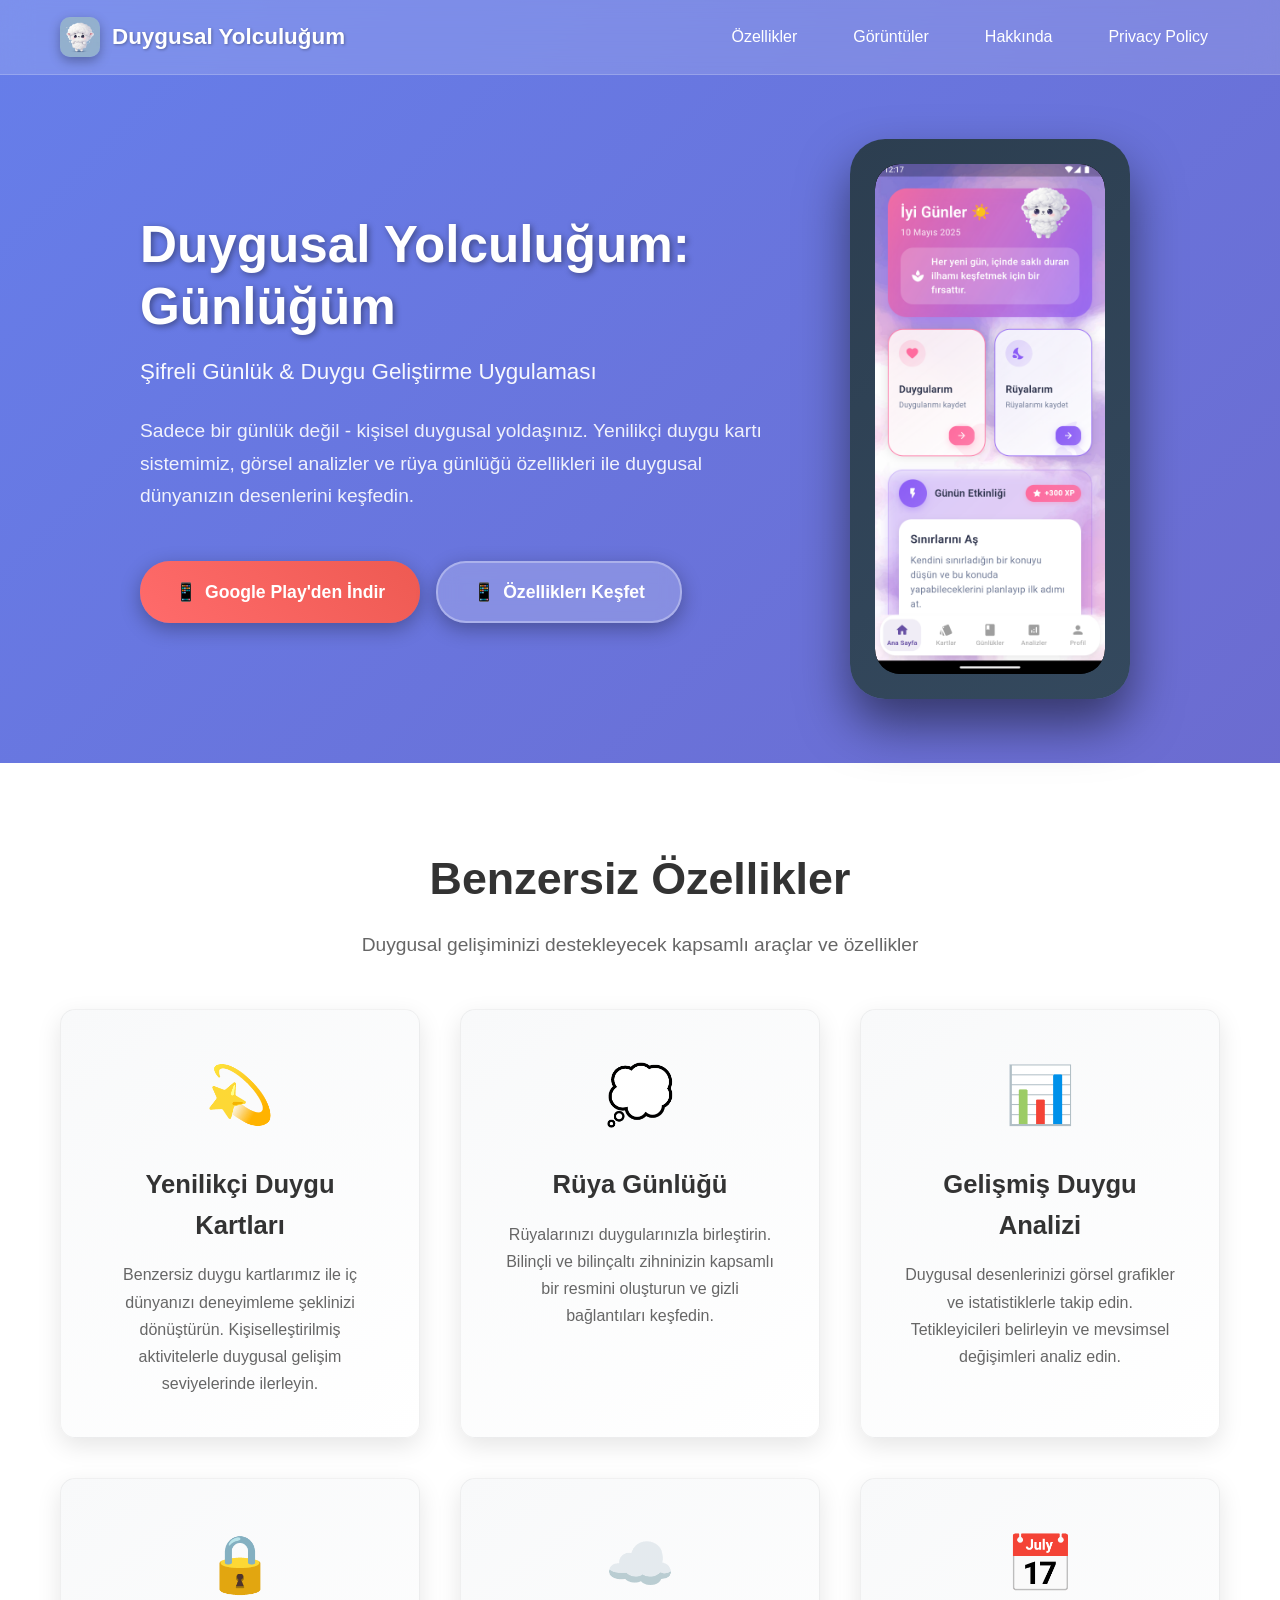
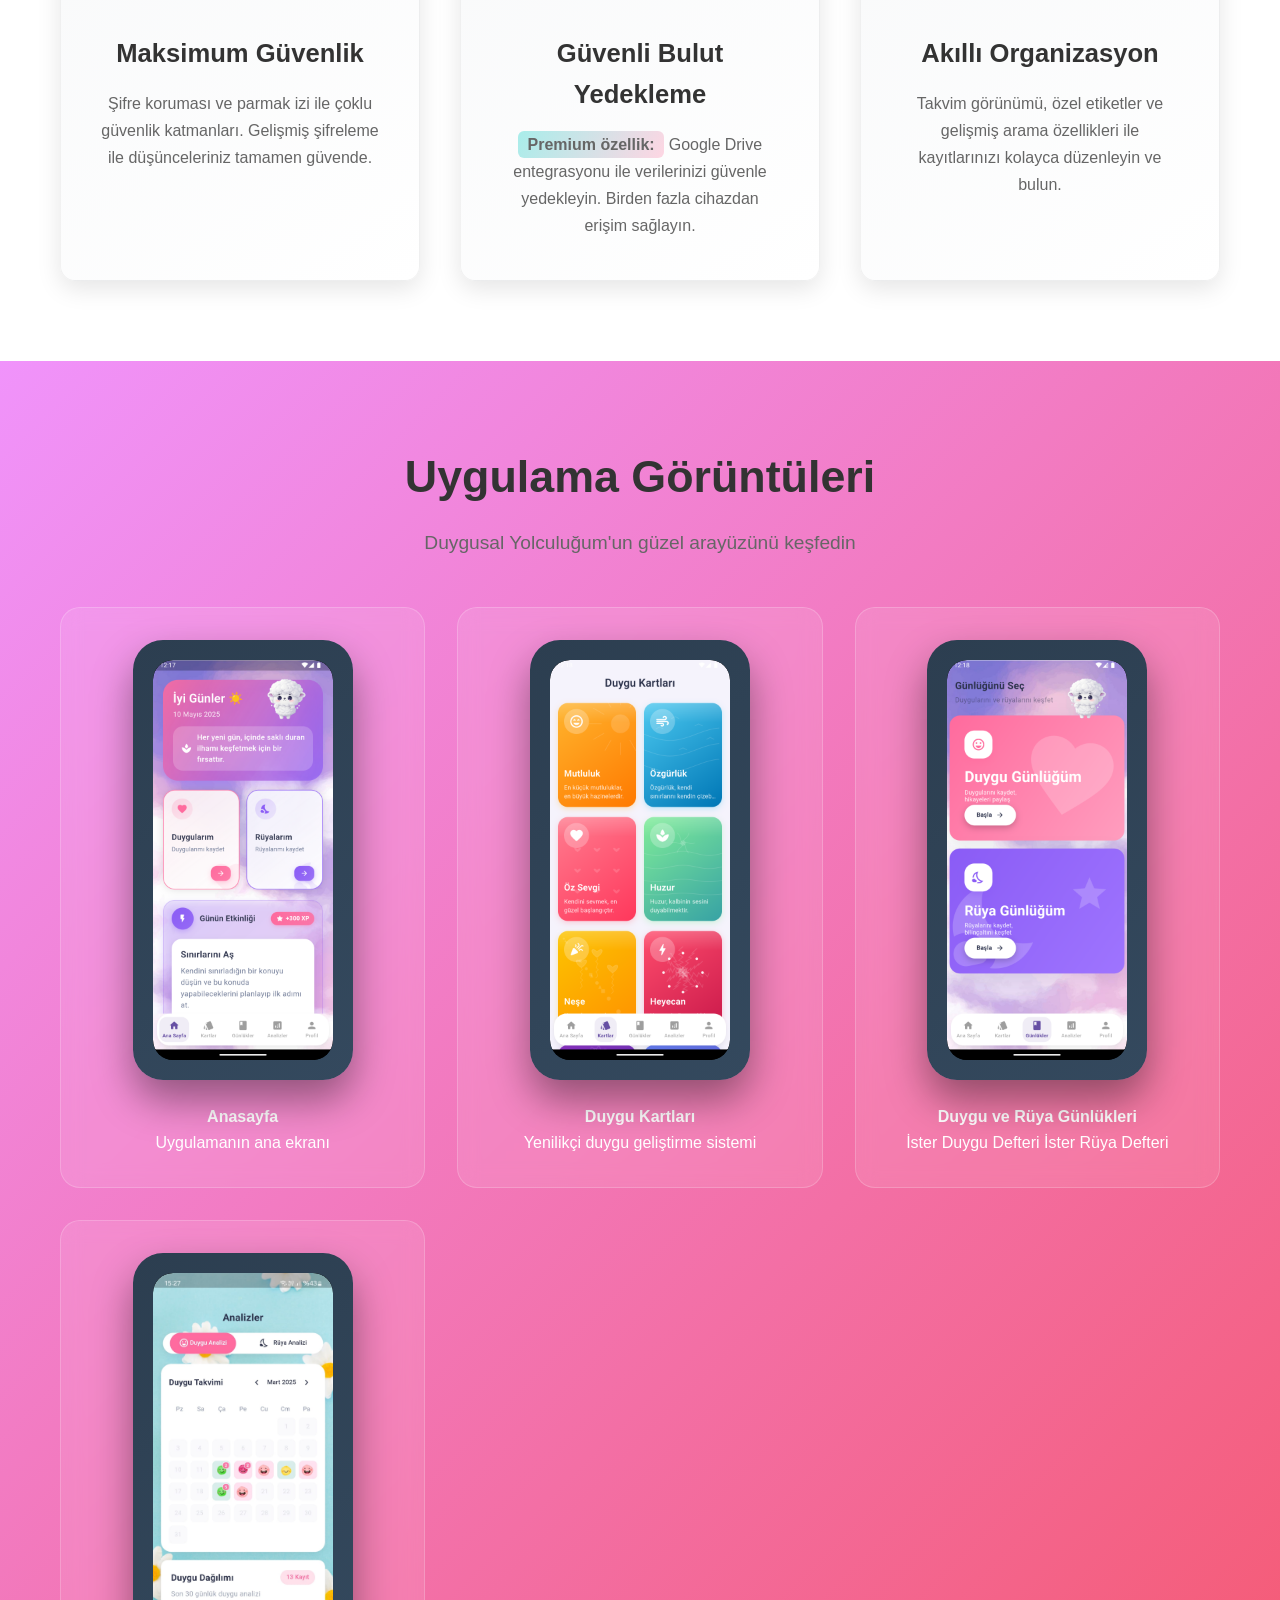
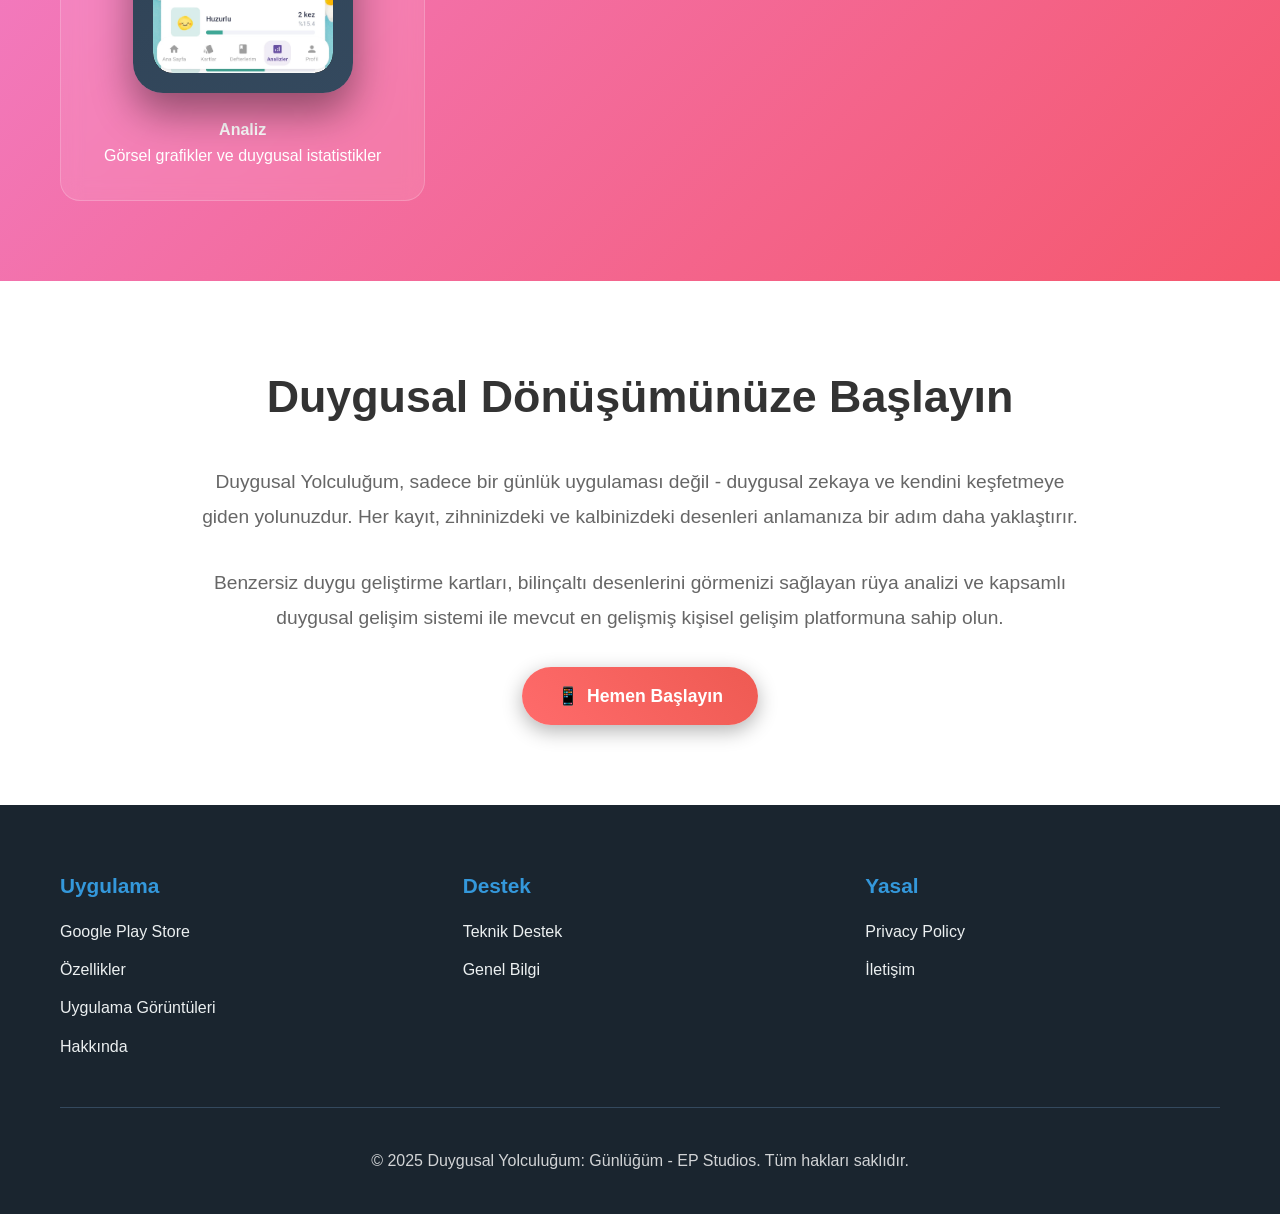
==== index.html @ d77b7fb0 "Update index.html" ====
<!DOCTYPE html>
<html lang="tr">
<head>
    <meta charset="UTF-8">
    <meta name="viewport" content="width=device-width, initial-scale=1.0">
    <title>Duygusal Yolculuğum: Günlüğüm - Şifreli Günlük Uygulaması</title>
    <meta name="description" content="Duygusal Yolculuğum, şifreli günlük tutma, duygu analizi ve kişisel gelişim için tasarlanmış kapsamlı mobil uygulamanız.">
    
    <!-- Real App Icon Favicon -->
    <link rel="icon" type="image/png" href="./images/app-icon.png">
    <link rel="apple-touch-icon" href="./images/app-icon.png">
    
    <style>
        * {
            margin: 0;
            padding: 0;
            box-sizing: border-box;
        }

        body {
            font-family: -apple-system, BlinkMacSystemFont, 'Segoe UI', Roboto, Oxygen, Ubuntu, Cantarell, sans-serif;
            line-height: 1.6;
            color: #333;
            background: linear-gradient(135deg, #667eea 0%, #764ba2 100%);
            min-height: 100vh;
        }

        .container {
            max-width: 1200px;
            margin: 0 auto;
            padding: 0 20px;
        }

        .header {
            background: rgba(255, 255, 255, 0.15);
            backdrop-filter: blur(15px);
            border-bottom: 1px solid rgba(255, 255, 255, 0.2);
            padding: 1rem 0;
            position: sticky;
            top: 0;
            z-index: 100;
        }

        .nav {
            display: flex;
            justify-content: space-between;
            align-items: center;
            color: white;
        }

        .logo {
            font-size: 1.4rem;
            font-weight: 700;
            display: flex;
            align-items: center;
            text-shadow: 1px 1px 3px rgba(0,0,0,0.3);
        }

        .app-icon {
            width: 40px;
            height: 40px;
            background-image: url('./images/app-icon.png');
            background-size: cover;
            background-position: center;
            border-radius: 10px;
            margin-right: 12px;
            box-shadow: 0 4px 12px rgba(0,0,0,0.3);
        }

        .nav-links {
            display: flex;
            gap: 2rem;
        }

        .nav-links a {
            color: white;
            text-decoration: none;
            font-weight: 500;
            transition: all 0.3s;
            padding: 8px 12px;
            border-radius: 6px;
        }

        .nav-links a:hover {
            background: rgba(255, 255, 255, 0.2);
            transform: translateY(-1px);
        }

        .hero {
            text-align: center;
            padding: 4rem 0;
            color: white;
        }

        .hero-content {
            display: grid;
            grid-template-columns: 1fr 300px;
            gap: 3rem;
            align-items: center;
            max-width: 1000px;
            margin: 0 auto;
        }

        .hero-text {
            text-align: left;
        }

        .hero h1 {
            font-size: 3.2rem;
            font-weight: 800;
            margin-bottom: 1rem;
            text-shadow: 2px 2px 6px rgba(0,0,0,0.4);
            line-height: 1.2;
        }

        .hero .subtitle {
            font-size: 1.4rem;
            margin-bottom: 1.5rem;
            opacity: 0.95;
            font-weight: 300;
        }

        .hero p {
            font-size: 1.2rem;
            margin-bottom: 3rem;
            opacity: 0.9;
            line-height: 1.7;
        }

        .phone-mockup {
            position: relative;
            width: 280px;
            height: 560px;
            background: linear-gradient(145deg, #2c3e50, #34495e);
            border-radius: 35px;
            padding: 25px;
            box-shadow: 0 25px 50px rgba(0,0,0,0.5);
            margin: 0 auto;
        }

        .phone-screen {
            width: 100%;
            height: 100%;
            border-radius: 25px;
            position: relative;
            overflow: hidden;
            background: #000;
        }

        .phone-screen img {
            width: 100%;
            height: 100%;
            object-fit: cover;
            border-radius: 25px;
            display: block;
        }

        .cta-buttons {
            display: flex;
            gap: 1rem;
            justify-content: flex-start;
            flex-wrap: wrap;
        }

        .cta-button {
            display: inline-flex;
            align-items: center;
            background: linear-gradient(45deg, #ff6b6b, #ee5a52);
            color: white;
            padding: 15px 35px;
            border-radius: 30px;
            text-decoration: none;
            font-weight: 700;
            font-size: 1.1rem;
            box-shadow: 0 6px 20px rgba(0,0,0,0.3);
            transition: all 0.3s;
        }

        .cta-button:hover {
            transform: translateY(-3px);
            box-shadow: 0 8px 25px rgba(0,0,0,0.4);
        }

        .cta-button.secondary {
            background: rgba(255, 255, 255, 0.2);
            backdrop-filter: blur(10px);
            border: 2px solid rgba(255, 255, 255, 0.3);
        }

        .cta-button::before {
            content: "📱";
            margin-right: 8px;
        }

        .features {
            background: white;
            padding: 5rem 0;
        }

        .section-title {
            text-align: center;
            font-size: 2.8rem;
            font-weight: 700;
            margin-bottom: 1rem;
            color: #333;
        }

        .section-subtitle {
            text-align: center;
            font-size: 1.2rem;
            color: #666;
            margin-bottom: 3rem;
            max-width: 600px;
            margin-left: auto;
            margin-right: auto;
        }

        .features-grid {
            display: grid;
            grid-template-columns: repeat(auto-fit, minmax(350px, 1fr));
            gap: 2.5rem;
            margin-top: 3rem;
        }

        .feature-card {
            text-align: center;
            padding: 2.5rem;
            border-radius: 15px;
            box-shadow: 0 8px 25px rgba(0,0,0,0.1);
            transition: all 0.3s;
            background: linear-gradient(145deg, #f8f9fa, #ffffff);
            border: 1px solid rgba(0,0,0,0.05);
        }

        .feature-card:hover {
            transform: translateY(-8px);
            box-shadow: 0 15px 35px rgba(0,0,0,0.15);
        }

        .feature-icon {
            font-size: 3.5rem;
            margin-bottom: 1.5rem;
            display: block;
        }

        .feature-card h3 {
            font-size: 1.6rem;
            margin-bottom: 1rem;
            color: #333;
            font-weight: 600;
        }

        .feature-card p {
            color: #666;
            line-height: 1.7;
            font-size: 1rem;
        }

        .screenshots-section {
            background: linear-gradient(135deg, #f093fb 0%, #f5576c 100%);
            padding: 5rem 0;
            color: white;
            text-align: center;
        }

        .screenshots-grid {
            display: grid;
            grid-template-columns: repeat(auto-fit, minmax(280px, 1fr));
            gap: 2rem;
            margin-top: 3rem;
            max-width: 1200px;
            margin-left: auto;
            margin-right: auto;
        }

        .screenshot-card {
            background: rgba(255, 255, 255, 0.1);
            backdrop-filter: blur(10px);
            border-radius: 20px;
            padding: 2rem;
            border: 1px solid rgba(255, 255, 255, 0.2);
            transition: transform 0.3s;
        }

        .screenshot-card:hover {
            transform: translateY(-5px);
        }

        .screenshot-mockup {
            width: 220px;
            height: 440px;
            background: linear-gradient(145deg, #2c3e50, #34495e);
            border-radius: 30px;
            margin: 0 auto 1.5rem;
            position: relative;
            box-shadow: 0 20px 40px rgba(0,0,0,0.4);
            padding: 20px;
        }

        .screenshot-screen {
            width: 100%;
            height: 100%;
            border-radius: 20px;
            overflow: hidden;
            background: #000;
        }

        .screenshot-screen img {
            width: 100%;
            height: 100%;
            object-fit: cover;
            border-radius: 20px;
            display: block;
        }

        .about {
            background: white;
            padding: 5rem 0;
            text-align: center;
        }

        .about h2 {
            font-size: 2.8rem;
            margin-bottom: 2rem;
            font-weight: 700;
            color: #333;
        }

        .about p {
            font-size: 1.2rem;
            color: #666;
            max-width: 900px;
            margin: 0 auto 2rem;
            line-height: 1.8;
        }

        .stats {
            background: #2c3e50;
            padding: 4rem 0;
            color: white;
        }

        .stats-grid {
            display: grid;
            grid-template-columns: repeat(auto-fit, minmax(200px, 1fr));
            gap: 2rem;
            text-align: center;
        }

        .stat-item h3 {
            font-size: 3rem;
            font-weight: 700;
            margin-bottom: 0.5rem;
            color: #3498db;
        }

        .stat-item p {
            font-size: 1.1rem;
            opacity: 0.9;
        }

        .footer {
            background: #1a252f;
            color: white;
            padding: 4rem 0 2rem;
            text-align: center;
        }

        .footer-content {
            display: grid;
            grid-template-columns: repeat(auto-fit, minmax(250px, 1fr));
            gap: 3rem;
            margin-bottom: 3rem;
            text-align: left;
        }

        .footer-section h4 {
            font-size: 1.3rem;
            margin-bottom: 1rem;
            color: #3498db;
        }

        .footer-links {
            display: flex;
            flex-direction: column;
            gap: 0.8rem;
        }

        .footer-links a {
            color: #ecf0f1;
            text-decoration: none;
            transition: color 0.3s;
        }

        .footer-links a:hover {
            color: #3498db;
        }

        .footer-bottom {
            border-top: 1px solid #34495e;
            padding-top: 2rem;
            text-align: center;
        }

        .footer-bottom p {
            opacity: 0.8;
            margin: 0.5rem 0;
        }

        @media (max-width: 768px) {
            .hero-content {
                grid-template-columns: 1fr;
                text-align: center;
                gap: 2rem;
            }
            
            .hero-text {
                text-align: center;
            }
            
            .hero h1 {
                font-size: 2.2rem;
            }
            
            .hero .subtitle {
                font-size: 1.1rem;
            }
            
            .cta-buttons {
                justify-content: center;
            }
            
            .nav-links {
                gap: 1rem;
                font-size: 0.9rem;
            }
            
            .features-grid {
                grid-template-columns: 1fr;
            }
            
            .footer-content {
                grid-template-columns: 1fr;
                text-align: center;
            }
            
            .phone-mockup {
                width: 260px;
                height: 520px;
                padding: 20px;
            }
            
            .screenshots-grid {
                grid-template-columns: repeat(auto-fit, minmax(260px, 1fr));
                gap: 3rem;
            }
            
            .screenshot-mockup {
                width: 200px;
                height: 400px;
                padding: 18px;
            }
        }

        .highlight {
            background: linear-gradient(120deg, #a8edea 0%, #fed6e3 100%);
            padding: 0.3rem 0.6rem;
            border-radius: 6px;
            font-weight: 600;
        }

        .floating-animation {
            animation: floating 3s ease-in-out infinite;
        }

        @keyframes floating {
            0%, 100% { transform: translateY(0px); }
            50% { transform: translateY(-10px); }
        }
    </style>
</head>
<body>
    <header class="header">
        <div class="container">
            <nav class="nav">
                <div class="logo">
                    <div class="app-icon"></div>
                    Duygusal Yolculuğum
                </div>
                <div class="nav-links">
                    <a href="#features">Özellikler</a>
                    <a href="#screenshots">Görüntüler</a>
                    <a href="#about">Hakkında</a>
                    <a href="/privacy-policy/">Privacy Policy</a>
                </div>
            </nav>
        </div>
    </header>

    <section class="hero">
        <div class="container">
            <div class="hero-content">
                <div class="hero-text">
                    <h1>Duygusal Yolculuğum:<br>Günlüğüm</h1>
                    <p class="subtitle">Şifreli Günlük & Duygu Geliştirme Uygulaması</p>
                    <p>Sadece bir günlük değil - kişisel duygusal yoldaşınız. Yenilikçi duygu kartı sistemimiz, görsel analizler ve rüya günlüğü özellikleri ile duygusal dünyanızın desenlerini keşfedin.</p>
                    <div class="cta-buttons">
                        <a href="https://play.google.com/store/apps/details?id=com.epstudios.emotionjourney" class="cta-button">Google Play'den İndir</a>
                        <a href="#features" class="cta-button secondary">Özelliklerı Keşfet</a>
                    </div>
                </div>
                
                <div class="phone-mockup floating-animation">
                    <div class="phone-screen">
                        <img src="./images/hero-screenshot.png" alt="Duygusal Yolculuğum Ana Ekran" loading="lazy">
                    </div>
                </div>
            </div>
        </div>
    </section>

    <section id="features" class="features">
        <div class="container">
            <h2 class="section-title">Benzersiz Özellikler</h2>
            <p class="section-subtitle">Duygusal gelişiminizi destekleyecek kapsamlı araçlar ve özellikler</p>
            
            <div class="features-grid">
                <div class="feature-card">
                    <span class="feature-icon">💫</span>
                    <h3>Yenilikçi Duygu Kartları</h3>
                    <p>Benzersiz duygu kartlarımız ile iç dünyanızı deneyimleme şeklinizi dönüştürün. Kişiselleştirilmiş aktivitelerle duygusal gelişim seviyelerinde ilerleyin.</p>
                </div>
                
                <div class="feature-card">
                    <span class="feature-icon">💭</span>
                    <h3>Rüya Günlüğü</h3>
                    <p>Rüyalarınızı duygularınızla birleştirin. Bilinçli ve bilinçaltı zihninizin kapsamlı bir resmini oluşturun ve gizli bağlantıları keşfedin.</p>
                </div>
                
                <div class="feature-card">
                    <span class="feature-icon">📊</span>
                    <h3>Gelişmiş Duygu Analizi</h3>
                    <p>Duygusal desenlerinizi görsel grafikler ve istatistiklerle takip edin. Tetikleyicileri belirleyin ve mevsimsel değişimleri analiz edin.</p>
                </div>
                
                <div class="feature-card">
                    <span class="feature-icon">🔒</span>
                    <h3>Maksimum Güvenlik</h3>
                    <p>Şifre koruması ve parmak izi ile çoklu güvenlik katmanları. Gelişmiş şifreleme ile düşünceleriniz tamamen güvende.</p>
                </div>
                
                <div class="feature-card">
                    <span class="feature-icon">☁️</span>
                    <h3>Güvenli Bulut Yedekleme</h3>
                    <p><span class="highlight">Premium özellik:</span> Google Drive entegrasyonu ile verilerinizi güvenle yedekleyin. Birden fazla cihazdan erişim sağlayın.</p>
                </div>
                
                <div class="feature-card">
                    <span class="feature-icon">📅</span>
                    <h3>Akıllı Organizasyon</h3>
                    <p>Takvim görünümü, özel etiketler ve gelişmiş arama özellikleri ile kayıtlarınızı kolayca düzenleyin ve bulun.</p>
                </div>
            </div>
        </div>
    </section>

    <section id="screenshots" class="screenshots-section">
        <div class="container">
            <h2 class="section-title">Uygulama Görüntüleri</h2>
            <p class="section-subtitle">Duygusal Yolculuğum'un güzel arayüzünü keşfedin</p>
            
            <div class="screenshots-grid">
                <div class="screenshot-card">
                    <div class="screenshot-mockup">
                        <div class="screenshot-screen">
                            <img src="./images/screenshot-1.png" alt="Uygulama Anasayfası" loading="lazy">
                        </div>
                    </div>
                    <h4>Anasayfa</h4>
                    <p>Uygulamanın ana ekranı</p>
                </div>
                
                <div class="screenshot-card">
                    <div class="screenshot-mockup">
                        <div class="screenshot-screen">
                            <img src="./images/screenshot-2.png" alt="Duygu Kartları" loading="lazy">
                        </div>
                    </div>
                    <h4>Duygu Kartları</h4>
                    <p>Yenilikçi duygu geliştirme sistemi</p>
                </div>
                
                <div class="screenshot-card">
                    <div class="screenshot-mockup">
                        <div class="screenshot-screen">
                            <img src="./images/screenshot-3.png" alt="Duygu ve Rüya Günlükleri" loading="lazy">
                        </div>
                    </div>
                    <h4>Duygu ve Rüya Günlükleri</h4>
                    <p>İster Duygu Defteri İster Rüya Defteri</p>
                </div>
                
                <div class="screenshot-card">
                    <div class="screenshot-mockup">
                        <div class="screenshot-screen">
                            <img src="./images/screenshot-4.png" alt="Duygu Analizi" loading="lazy">
                        </div>
                    </div>
                    <h4>Analiz</h4>
                    <p>Görsel grafikler ve duygusal istatistikler</p>
                </div>
            </div>
        </div>
    </section>

   

    <section id="about" class="about">
        <div class="container">
            <h2>Duygusal Dönüşümünüze Başlayın</h2>
            <p>Duygusal Yolculuğum, sadece bir günlük uygulaması değil - duygusal zekaya ve kendini keşfetmeye giden yolunuzdur. Her kayıt, zihninizdeki ve kalbinizdeki desenleri anlamanıza bir adım daha yaklaştırır.</p>
            <p>Benzersiz duygu geliştirme kartları, bilinçaltı desenlerini görmenizi sağlayan rüya analizi ve kapsamlı duygusal gelişim sistemi ile mevcut en gelişmiş kişisel gelişim platformuna sahip olun.</p>
            <div style="margin-top: 2rem;">
                <a href="https://play.google.com/store/apps/details?id=com.epstudios.emotionjourney" class="cta-button">Hemen Başlayın</a>
            </div>
        </div>
    </section>

    <footer class="footer">
        <div class="container">
            <div class="footer-content">
                <div class="footer-section">
                    <h4>Uygulama</h4>
                    <div class="footer-links">
                        <a href="https://play.google.com/store/apps/details?id=com.epstudios.emotionjourney">Google Play Store</a>
                        <a href="#features">Özellikler</a>
                        <a href="#screenshots">Uygulama Görüntüleri</a>
                        <a href="#about">Hakkında</a>
                    </div>
                </div>
                
                <div class="footer-section">
                    <h4>Destek</h4>
                    <div class="footer-links">
                        <a href="mailto:epstudios.dev@gmail.com">Teknik Destek</a>
                        <a href="mailto:epstudios.dev@gmail.com">Genel Bilgi</a>
                    
                    </div>
                </div>
                
                <div class="footer-section">
                    <h4>Yasal</h4>
                    <div class="footer-links">
                        <a href="/privacy-policy/">Privacy Policy</a>
                        <a href="#contact">İletişim</a>
                    </div>
                </div>
            </div>
            
            <div class="footer-bottom">
                <p>&copy; 2025 Duygusal Yolculuğum: Günlüğüm - EP Studios. Tüm hakları saklıdır.</p>

            </div>
        </div>
    </footer>
</body>
</html>
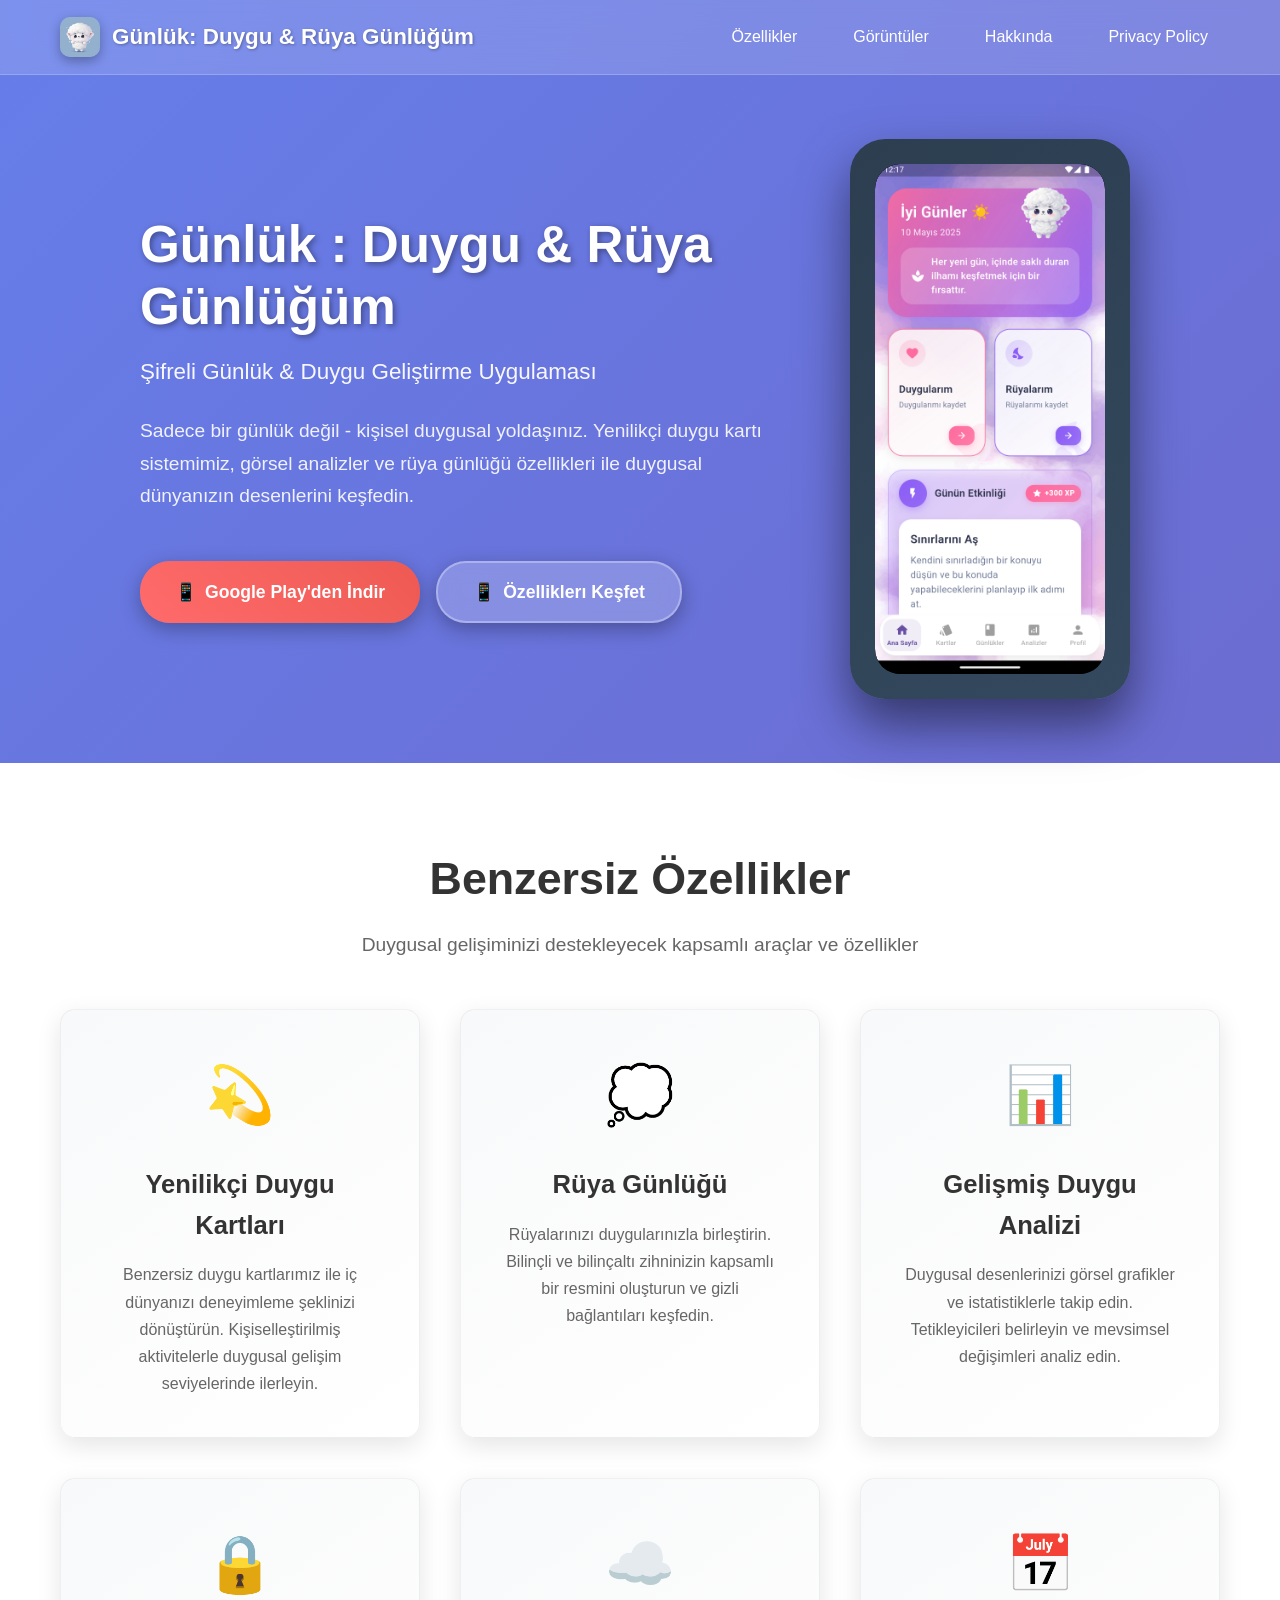
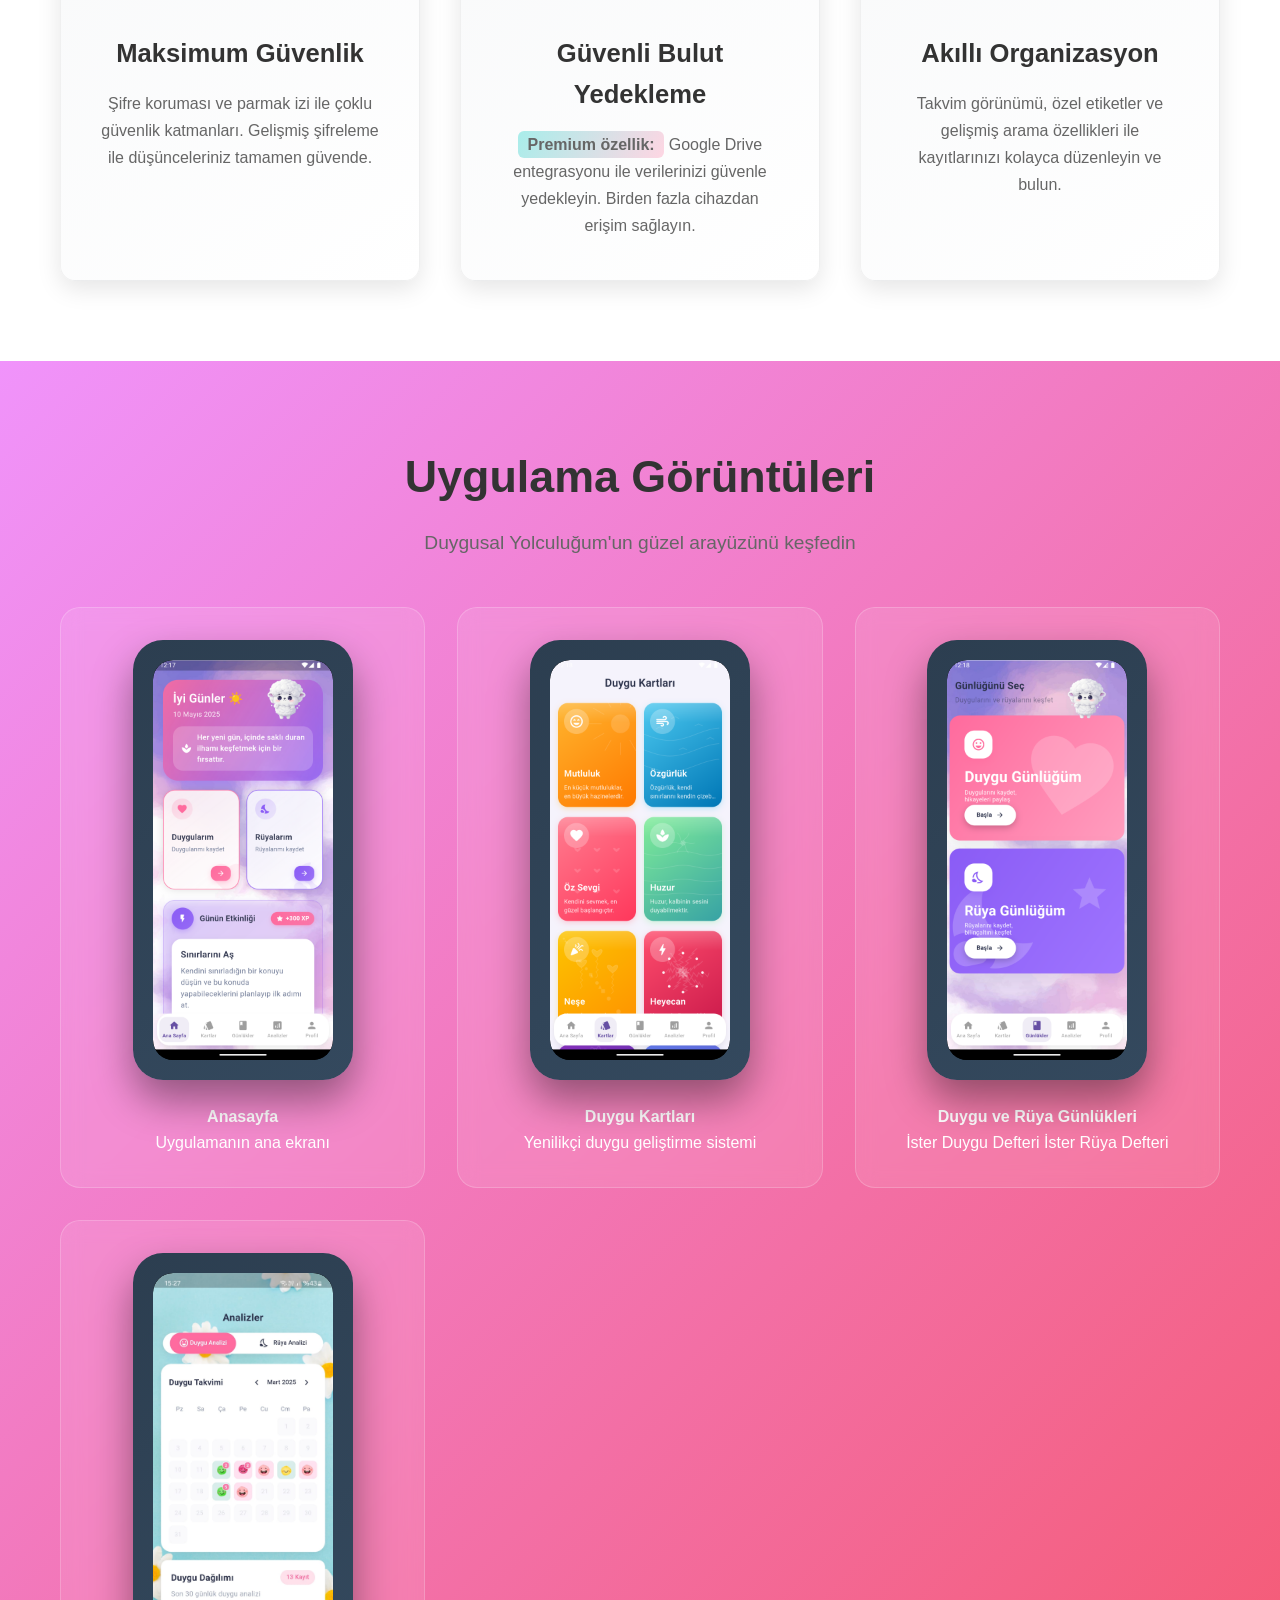
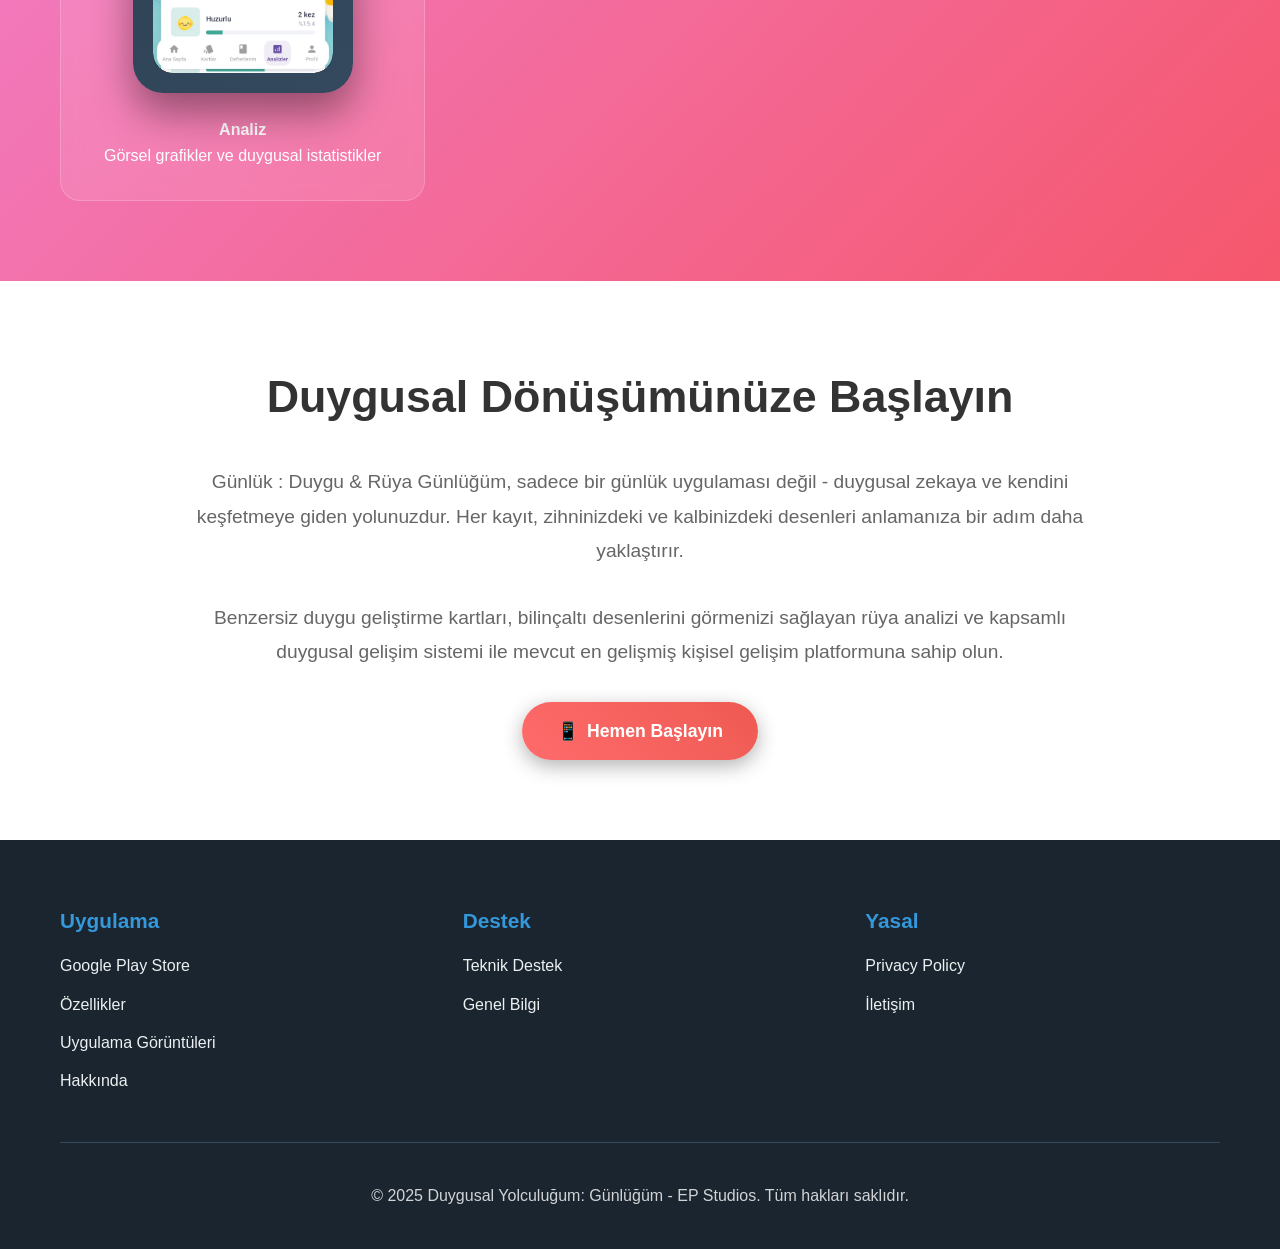
==== commit 925b442b: "Update index.html" ====
--- a/index.html
+++ b/index.html
@@ -3,7 +3,7 @@
 <head>
     <meta charset="UTF-8">
     <meta name="viewport" content="width=device-width, initial-scale=1.0">
-    <title>Duygusal Yolculuğum: Günlüğüm - Şifreli Günlük Uygulaması</title>
+    <title>Günlük: Duygu & Rüya Günlüğüm</title>
     <meta name="description" content="Duygusal Yolculuğum, şifreli günlük tutma, duygu analizi ve kişisel gelişim için tasarlanmış kapsamlı mobil uygulamanız.">
     
     <!-- Real App Icon Favicon -->
@@ -485,7 +485,7 @@
             <nav class="nav">
                 <div class="logo">
                     <div class="app-icon"></div>
-                    Duygusal Yolculuğum
+                    Günlük: Duygu & Rüya Günlüğüm
                 </div>
                 <div class="nav-links">
                     <a href="#features">Özellikler</a>
@@ -501,7 +501,7 @@
         <div class="container">
             <div class="hero-content">
                 <div class="hero-text">
-                    <h1>Duygusal Yolculuğum:<br>Günlüğüm</h1>
+                    <h1>Günlük : Duygu & Rüya<br>Günlüğüm</h1>
                     <p class="subtitle">Şifreli Günlük & Duygu Geliştirme Uygulaması</p>
                     <p>Sadece bir günlük değil - kişisel duygusal yoldaşınız. Yenilikçi duygu kartı sistemimiz, görsel analizler ve rüya günlüğü özellikleri ile duygusal dünyanızın desenlerini keşfedin.</p>
                     <div class="cta-buttons">
@@ -618,7 +618,7 @@
     <section id="about" class="about">
         <div class="container">
             <h2>Duygusal Dönüşümünüze Başlayın</h2>
-            <p>Duygusal Yolculuğum, sadece bir günlük uygulaması değil - duygusal zekaya ve kendini keşfetmeye giden yolunuzdur. Her kayıt, zihninizdeki ve kalbinizdeki desenleri anlamanıza bir adım daha yaklaştırır.</p>
+            <p>Günlük : Duygu & Rüya Günlüğüm, sadece bir günlük uygulaması değil - duygusal zekaya ve kendini keşfetmeye giden yolunuzdur. Her kayıt, zihninizdeki ve kalbinizdeki desenleri anlamanıza bir adım daha yaklaştırır.</p>
             <p>Benzersiz duygu geliştirme kartları, bilinçaltı desenlerini görmenizi sağlayan rüya analizi ve kapsamlı duygusal gelişim sistemi ile mevcut en gelişmiş kişisel gelişim platformuna sahip olun.</p>
             <div style="margin-top: 2rem;">
                 <a href="https://play.google.com/store/apps/details?id=com.epstudios.emotionjourney" class="cta-button">Hemen Başlayın</a>
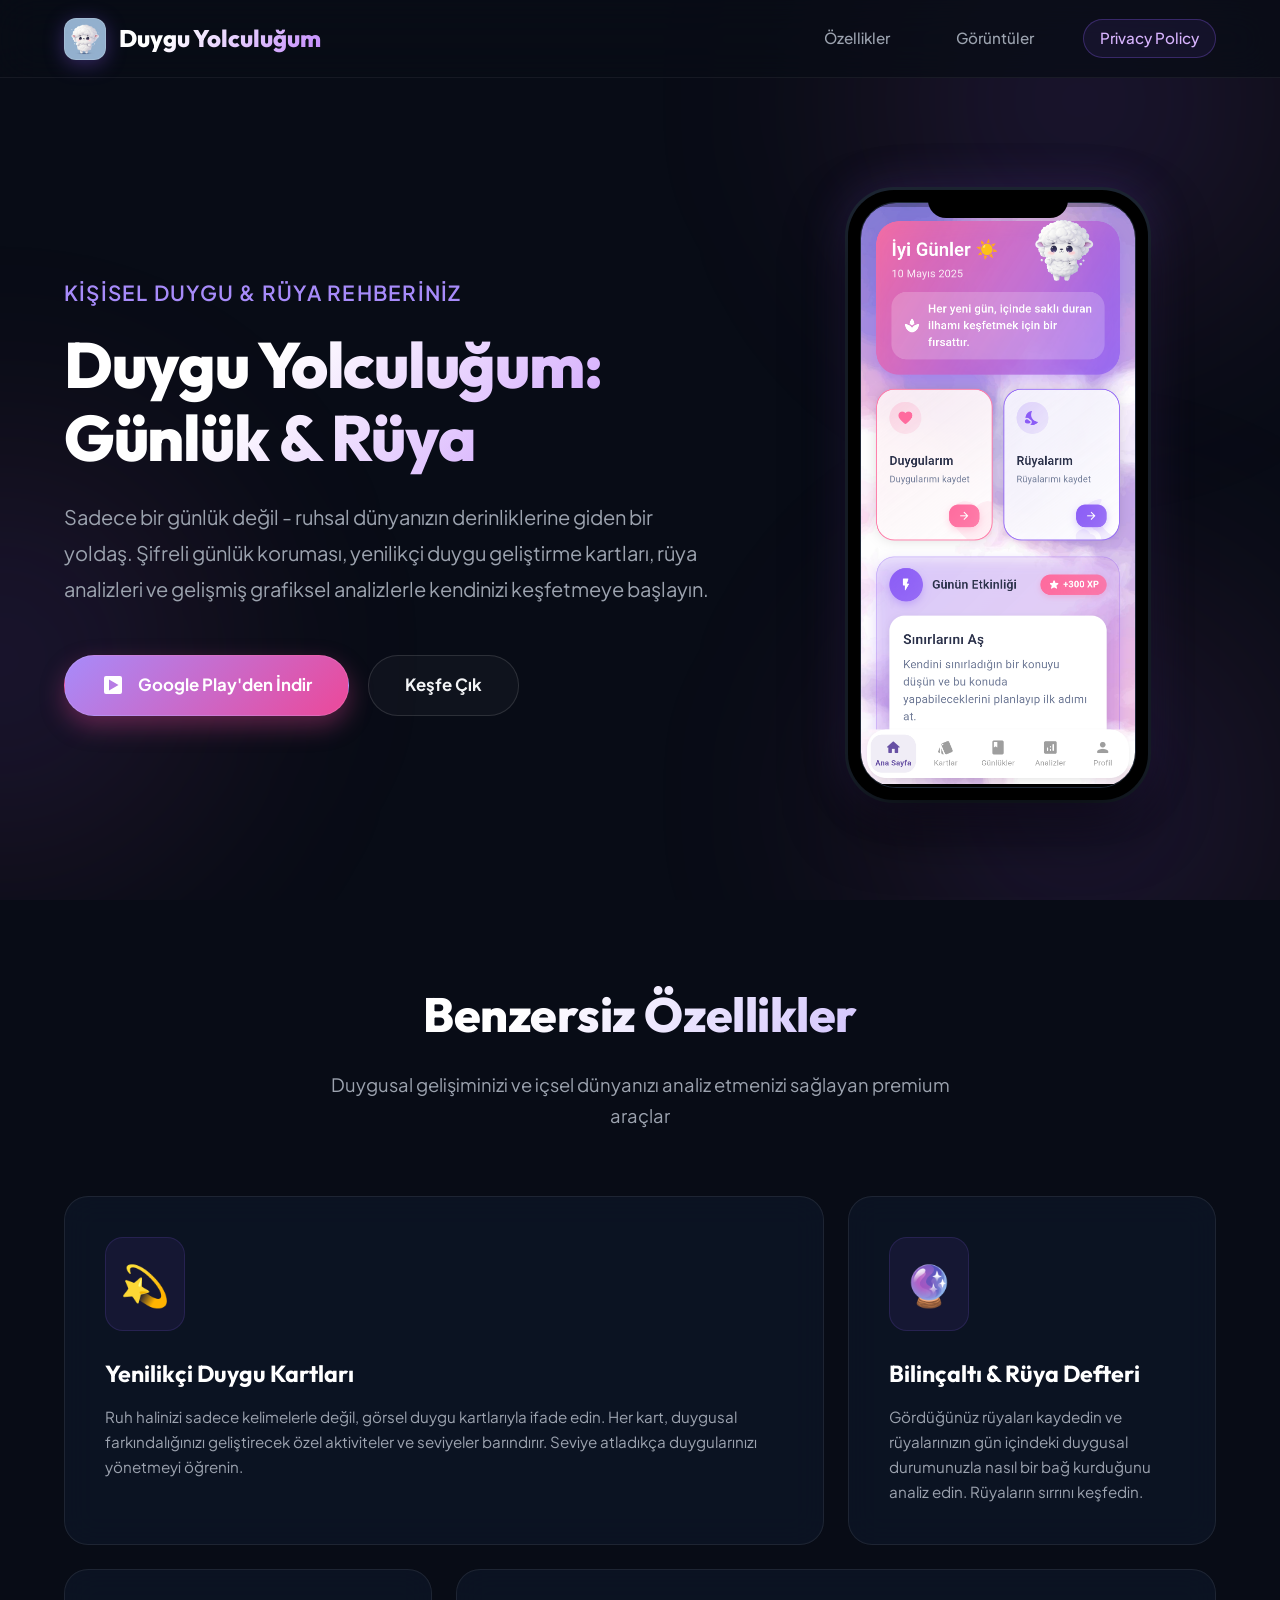
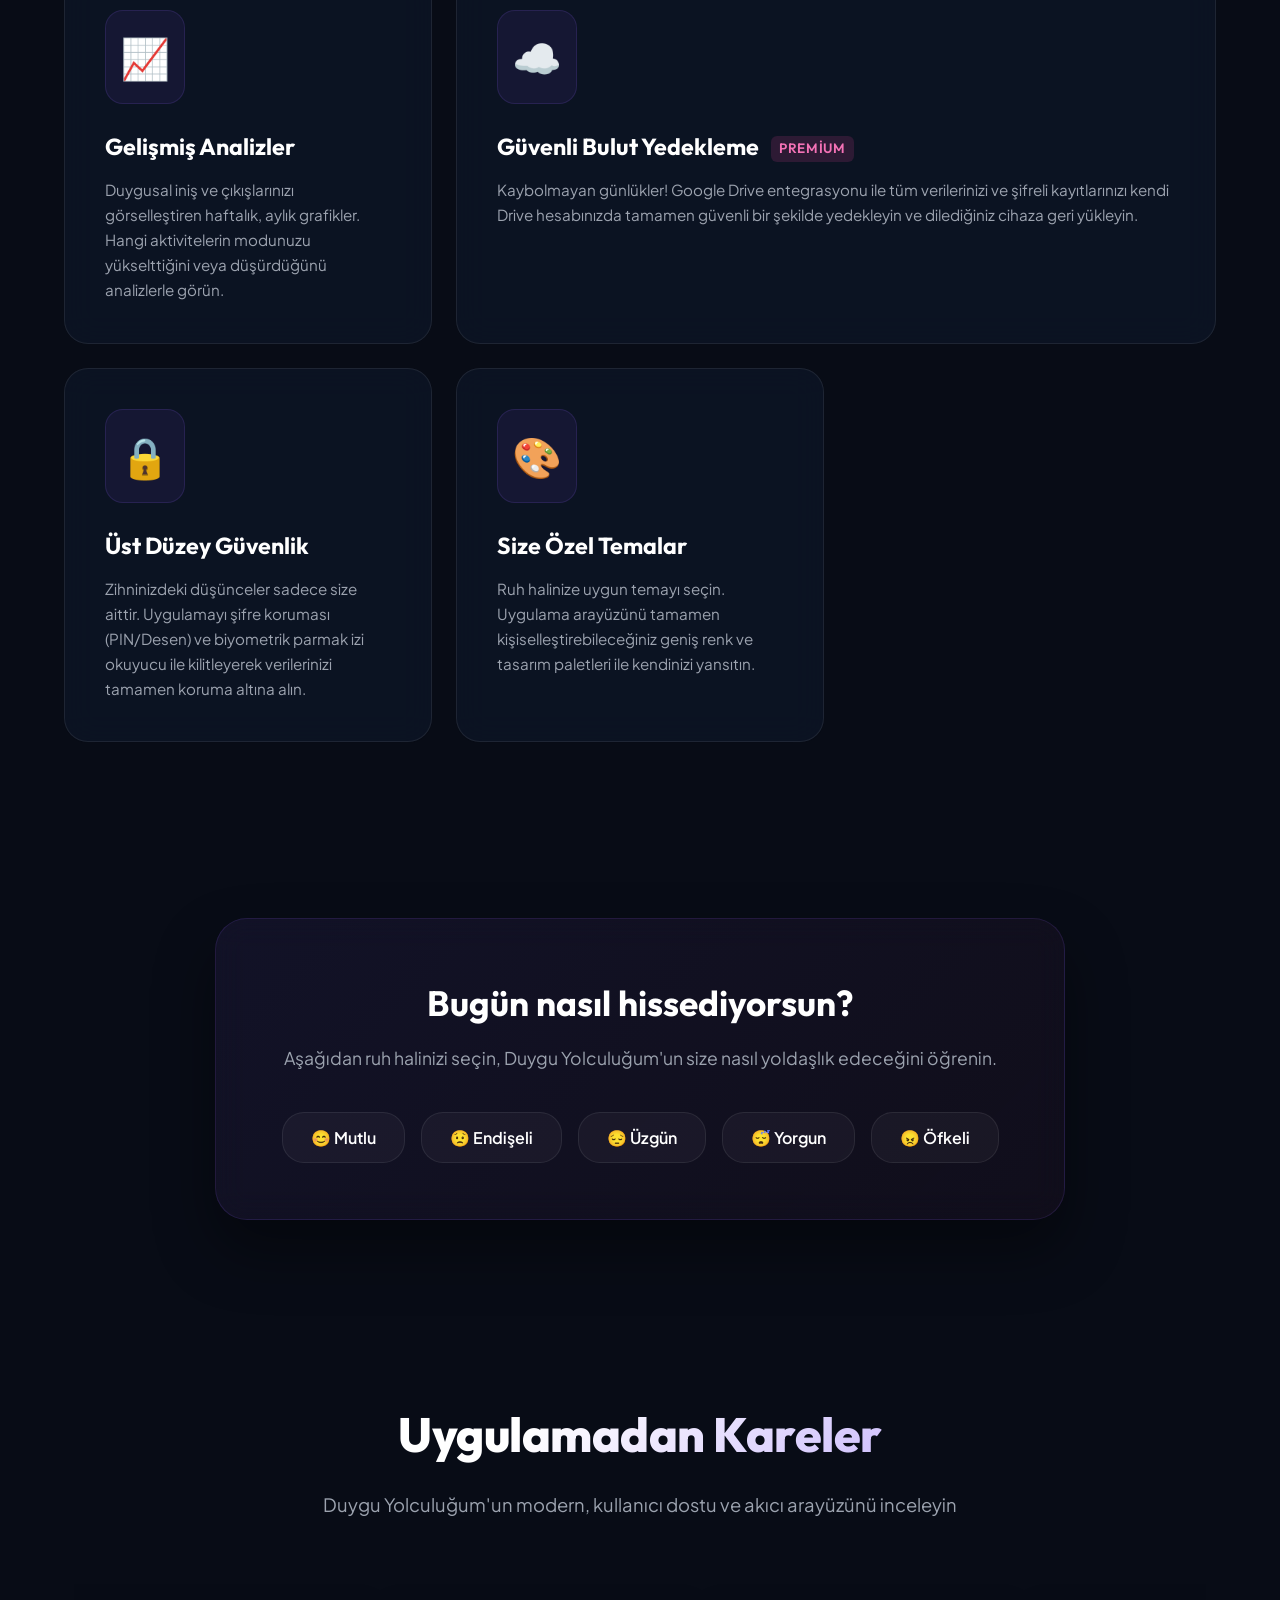
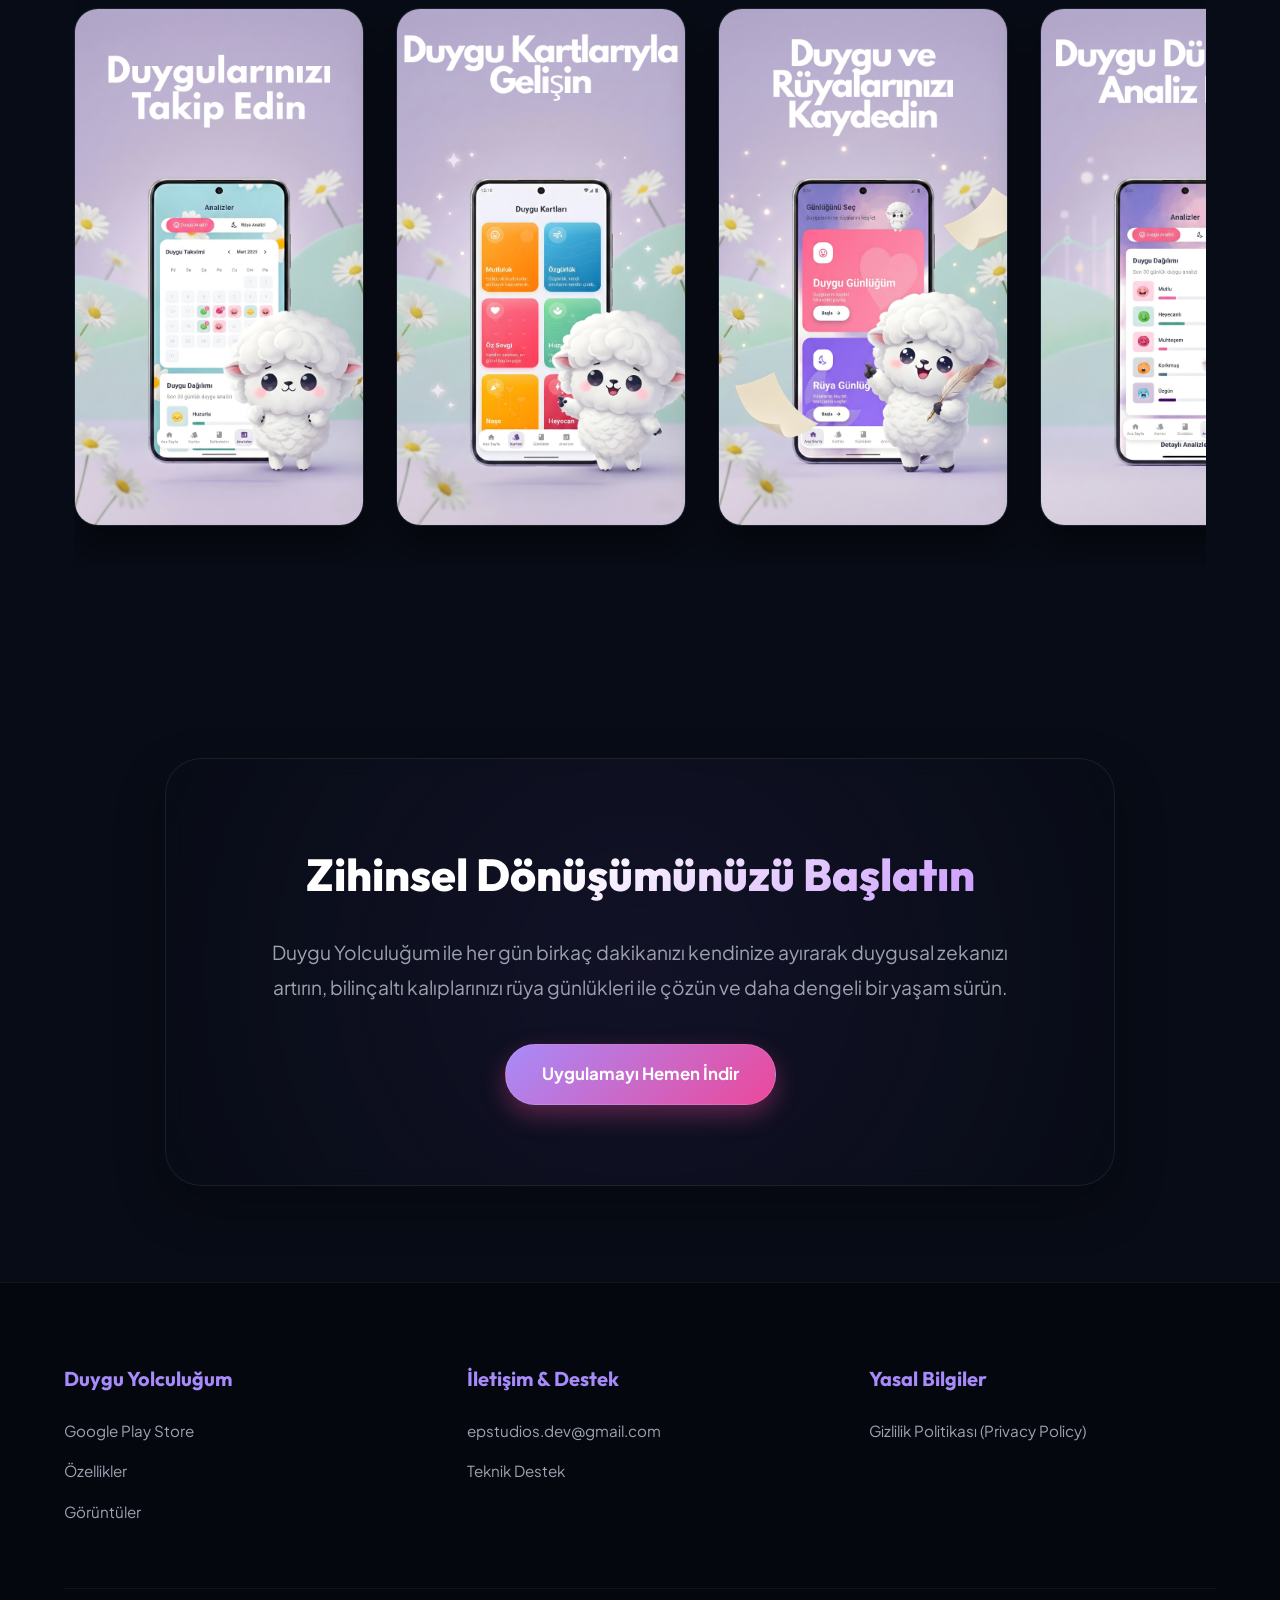
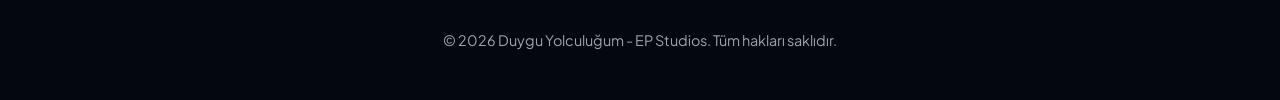
==== commit a7d98869: "Redesign website, update app name to Duygu Yolculugum, and add app-ads.txt" ====
--- a/index.html
+++ b/index.html
@@ -3,39 +3,88 @@
 <head>
     <meta charset="UTF-8">
     <meta name="viewport" content="width=device-width, initial-scale=1.0">
-    <title>Günlük: Duygu & Rüya Günlüğüm</title>
-    <meta name="description" content="Duygusal Yolculuğum, şifreli günlük tutma, duygu analizi ve kişisel gelişim için tasarlanmış kapsamlı mobil uygulamanız.">
+    <title>Duygu Yolculuğum: Günlük & Rüya Defteri</title>
+    <meta name="description" content="Duygu Yolculuğum, şifreli günlük tutma, duygu analizi, rüya defteri ve kişisel gelişim seviyeleri için tasarlanmış premium mobil uygulamanız.">
     
     <!-- Real App Icon Favicon -->
     <link rel="icon" type="image/png" href="./images/app-icon.png">
     <link rel="apple-touch-icon" href="./images/app-icon.png">
     
+    <!-- Google Fonts -->
+    <link rel="preconnect" href="https://fonts.googleapis.com">
+    <link rel="preconnect" href="https://fonts.gstatic.com" crossorigin>
+    <link href="https://fonts.googleapis.com/css2?family=Outfit:wght@400;600;700;800&family=Plus+Jakarta+Sans:wght@400;500;600;700&display=swap" rel="stylesheet">
+    
     <style>
+        :root {
+            --bg-color: #080c16;
+            --bg-card: rgba(15, 23, 42, 0.65);
+            --border-card: rgba(255, 255, 255, 0.08);
+            --text-primary: #f3f4f6;
+            --text-secondary: #9ca3af;
+            --primary-color: #8b5cf6;
+            --primary-glow: rgba(139, 92, 246, 0.35);
+            --accent-color: #ec4899;
+            --gradient-accent: linear-gradient(135deg, #a78bfa 0%, #ec4899 100%);
+            --gradient-blue: linear-gradient(135deg, #3b82f6 0%, #8b5cf6 100%);
+            --font-heading: 'Outfit', sans-serif;
+            --font-body: 'Plus Jakarta Sans', sans-serif;
+        }
+
         * {
             margin: 0;
             padding: 0;
             box-sizing: border-box;
+            scroll-behavior: smooth;
         }
 
         body {
-            font-family: -apple-system, BlinkMacSystemFont, 'Segoe UI', Roboto, Oxygen, Ubuntu, Cantarell, sans-serif;
+            font-family: var(--font-body);
+            color: var(--text-primary);
+            background-color: var(--bg-color);
+            min-height: 100vh;
+            overflow-x: hidden;
             line-height: 1.6;
-            color: #333;
-            background: linear-gradient(135deg, #667eea 0%, #764ba2 100%);
-            min-height: 100vh;
-        }
+        }
+
+        /* Ambient Glow Backgrounds */
+        .glow-container {
+            position: absolute;
+            width: 100%;
+            height: 100%;
+            top: 0;
+            left: 0;
+            pointer-events: none;
+            overflow: hidden;
+            z-index: -1;
+        }
+
+        .glow-blob {
+            position: absolute;
+            width: 600px;
+            height: 600px;
+            background: radial-gradient(circle, rgba(139, 92, 246, 0.15) 0%, rgba(236, 72, 153, 0.05) 50%, transparent 100%);
+            filter: blur(80px);
+            border-radius: 50%;
+        }
+
+        .glow-blob-1 { top: -200px; right: -100px; }
+        .glow-blob-2 { top: 40%; left: -300px; }
+        .glow-blob-3 { bottom: -200px; right: -100px; }
 
         .container {
             max-width: 1200px;
             margin: 0 auto;
-            padding: 0 20px;
-        }
-
+            padding: 0 24px;
+        }
+
+        /* Header / Navbar */
         .header {
-            background: rgba(255, 255, 255, 0.15);
-            backdrop-filter: blur(15px);
-            border-bottom: 1px solid rgba(255, 255, 255, 0.2);
-            padding: 1rem 0;
+            background: rgba(8, 12, 22, 0.75);
+            backdrop-filter: blur(20px);
+            -webkit-backdrop-filter: blur(20px);
+            border-bottom: 1px solid rgba(255, 255, 255, 0.06);
+            padding: 1.1rem 0;
             position: sticky;
             top: 0;
             z-index: 100;
@@ -45,623 +94,886 @@
             display: flex;
             justify-content: space-between;
             align-items: center;
-            color: white;
         }
 
         .logo {
-            font-size: 1.4rem;
-            font-weight: 700;
+            font-family: var(--font-heading);
+            font-size: 1.5rem;
+            font-weight: 800;
             display: flex;
             align-items: center;
-            text-shadow: 1px 1px 3px rgba(0,0,0,0.3);
+            gap: 0.8rem;
+            text-decoration: none;
+            color: #fff;
+            background: linear-gradient(135deg, #ffffff 40%, #c084fc 100%);
+            -webkit-background-clip: text;
+            -webkit-text-fill-color: transparent;
         }
 
         .app-icon {
-            width: 40px;
-            height: 40px;
+            width: 42px;
+            height: 42px;
             background-image: url('./images/app-icon.png');
             background-size: cover;
             background-position: center;
-            border-radius: 10px;
-            margin-right: 12px;
-            box-shadow: 0 4px 12px rgba(0,0,0,0.3);
+            border-radius: 12px;
+            box-shadow: 0 4px 20px var(--primary-glow);
+            border: 1.5px solid rgba(255, 255, 255, 0.15);
         }
 
         .nav-links {
             display: flex;
             gap: 2rem;
+            align-items: center;
         }
 
         .nav-links a {
-            color: white;
+            color: var(--text-secondary);
             text-decoration: none;
             font-weight: 500;
-            transition: all 0.3s;
-            padding: 8px 12px;
-            border-radius: 6px;
+            font-size: 0.95rem;
+            transition: all 0.3s ease;
+            padding: 6px 16px;
+            border-radius: 20px;
+            border: 1px solid transparent;
         }
 
         .nav-links a:hover {
-            background: rgba(255, 255, 255, 0.2);
-            transform: translateY(-1px);
-        }
-
+            color: #fff;
+            background: rgba(255, 255, 255, 0.05);
+        }
+
+        .nav-links a.policy-link {
+            border: 1px solid rgba(139, 92, 246, 0.3);
+            background: rgba(139, 92, 246, 0.08);
+            color: #d8b4fe;
+        }
+
+        .nav-links a.policy-link:hover {
+            background: rgba(139, 92, 246, 0.2);
+            color: #fff;
+        }
+
+        /* Hero Section */
         .hero {
-            text-align: center;
-            padding: 4rem 0;
-            color: white;
+            padding: 7rem 0 5rem 0;
+            position: relative;
         }
 
         .hero-content {
             display: grid;
-            grid-template-columns: 1fr 300px;
-            gap: 3rem;
+            grid-template-columns: 1.2fr 0.8fr;
+            gap: 4rem;
             align-items: center;
-            max-width: 1000px;
-            margin: 0 auto;
         }
 
         .hero-text {
             text-align: left;
         }
 
-        .hero h1 {
-            font-size: 3.2rem;
+        .hero-text h1 {
+            font-family: var(--font-heading);
+            font-size: 4rem;
             font-weight: 800;
+            line-height: 1.15;
+            margin-bottom: 1.5rem;
+            background: linear-gradient(135deg, #ffffff 30%, #c084fc 100%);
+            -webkit-background-clip: text;
+            -webkit-text-fill-color: transparent;
+            letter-spacing: -0.02em;
+        }
+
+        .hero-text .subtitle {
+            font-size: 1.3rem;
+            font-weight: 600;
+            color: #a78bfa;
             margin-bottom: 1rem;
-            text-shadow: 2px 2px 6px rgba(0,0,0,0.4);
-            line-height: 1.2;
-        }
-
-        .hero .subtitle {
-            font-size: 1.4rem;
-            margin-bottom: 1.5rem;
-            opacity: 0.95;
-            font-weight: 300;
-        }
-
-        .hero p {
-            font-size: 1.2rem;
+            letter-spacing: 0.06em;
+            text-transform: uppercase;
+        }
+
+        .hero-text p {
+            font-size: 1.25rem;
+            color: var(--text-secondary);
+            line-height: 1.8;
             margin-bottom: 3rem;
-            opacity: 0.9;
-            line-height: 1.7;
+        }
+
+        .cta-buttons {
+            display: flex;
+            gap: 1.2rem;
+            flex-wrap: wrap;
+        }
+
+        .cta-button {
+            display: inline-flex;
+            align-items: center;
+            justify-content: center;
+            background: var(--gradient-accent);
+            color: #fff;
+            padding: 16px 36px;
+            border-radius: 30px;
+            text-decoration: none;
+            font-weight: 700;
+            font-size: 1.05rem;
+            box-shadow: 0 10px 25px rgba(236, 72, 153, 0.35);
+            transition: all 0.3s cubic-bezier(0.16, 1, 0.3, 1);
+            border: 1px solid rgba(255, 255, 255, 0.1);
+            gap: 0.8rem;
+        }
+
+        .cta-button:hover {
+            transform: translateY(-3px);
+            box-shadow: 0 12px 30px rgba(236, 72, 153, 0.5);
+        }
+
+        .cta-button.secondary {
+            background: rgba(255, 255, 255, 0.03);
+            border: 1px solid rgba(255, 255, 255, 0.12);
+            box-shadow: none;
+            color: var(--text-primary);
+        }
+
+        .cta-button.secondary:hover {
+            background: rgba(255, 255, 255, 0.08);
+            box-shadow: 0 8px 25px rgba(255, 255, 255, 0.05);
+        }
+
+        .google-play-badge {
+            width: 24px;
+            height: 24px;
+        }
+
+        /* Mockup Container */
+        .phone-mockup-wrapper {
+            display: flex;
+            justify-content: center;
+            align-items: center;
+            position: relative;
         }
 
         .phone-mockup {
             position: relative;
-            width: 280px;
-            height: 560px;
-            background: linear-gradient(145deg, #2c3e50, #34495e);
-            border-radius: 35px;
-            padding: 25px;
-            box-shadow: 0 25px 50px rgba(0,0,0,0.5);
-            margin: 0 auto;
+            width: 300px;
+            height: 610px;
+            background: #000;
+            border-radius: 46px;
+            padding: 12px;
+            box-shadow: 0 25px 60px rgba(0, 0, 0, 0.7),
+                        0 0 0 3px #1f2937,
+                        0 0 45px rgba(139, 92, 246, 0.25);
+            animation: floating 4s ease-in-out infinite;
+        }
+
+        .phone-mockup::before {
+            content: "";
+            position: absolute;
+            top: 0;
+            left: 50%;
+            transform: translateX(-50%);
+            width: 140px;
+            height: 28px;
+            background: #000;
+            border-bottom-left-radius: 18px;
+            border-bottom-right-radius: 18px;
+            z-index: 10;
         }
 
         .phone-screen {
             width: 100%;
             height: 100%;
-            border-radius: 25px;
-            position: relative;
+            border-radius: 36px;
             overflow: hidden;
-            background: #000;
+            background: #090d16;
+            border: 1px solid #1f2937;
         }
 
         .phone-screen img {
             width: 100%;
             height: 100%;
             object-fit: cover;
-            border-radius: 25px;
             display: block;
         }
 
-        .cta-buttons {
+        @keyframes floating {
+            0%, 100% { transform: translateY(0px); }
+            50% { transform: translateY(-12px); }
+        }
+
+        /* Features - Bento Grid */
+        .features-section {
+            padding: 6rem 0;
+            position: relative;
+        }
+
+        .section-title-wrapper {
+            text-align: center;
+            margin-bottom: 4rem;
+        }
+
+        .section-title {
+            font-family: var(--font-heading);
+            font-size: 3rem;
+            font-weight: 800;
+            color: #fff;
+            margin-bottom: 1rem;
+            letter-spacing: -0.01em;
+            background: linear-gradient(135deg, #ffffff 40%, #a78bfa 100%);
+            -webkit-background-clip: text;
+            -webkit-text-fill-color: transparent;
+        }
+
+        .section-subtitle {
+            font-size: 1.15rem;
+            color: var(--text-secondary);
+            max-width: 650px;
+            margin: 0 auto;
+            line-height: 1.7;
+        }
+
+        .bento-grid {
+            display: grid;
+            grid-template-columns: repeat(3, 1fr);
+            gap: 1.5rem;
+        }
+
+        .bento-item {
+            background: var(--bg-card);
+            border: 1px solid var(--border-card);
+            border-radius: 24px;
+            padding: 2.5rem;
+            backdrop-filter: blur(16px);
+            -webkit-backdrop-filter: blur(16px);
+            transition: all 0.4s cubic-bezier(0.16, 1, 0.3, 1);
+            position: relative;
+            overflow: hidden;
+        }
+
+        .bento-item::before {
+            content: '';
+            position: absolute;
+            top: 0; left: 0; right: 0; bottom: 0;
+            background: radial-gradient(circle at 10% 10%, rgba(139, 92, 246, 0.08) 0%, transparent 60%);
+            opacity: 0;
+            transition: opacity 0.4s ease;
+            pointer-events: none;
+        }
+
+        .bento-item:hover {
+            transform: translateY(-5px);
+            border-color: rgba(139, 92, 246, 0.3);
+            box-shadow: 0 20px 45px rgba(0, 0, 0, 0.4), 0 0 24px rgba(139, 92, 246, 0.15);
+        }
+
+        .bento-item:hover::before {
+            opacity: 1;
+        }
+
+        .bento-item-lg {
+            grid-column: span 2;
+        }
+
+        .bento-icon {
+            font-size: 2.5rem;
+            margin-bottom: 1.5rem;
+            display: inline-block;
+            background: rgba(139, 92, 246, 0.08);
+            padding: 14px;
+            border-radius: 18px;
+            border: 1.5px solid rgba(139, 92, 246, 0.15);
+        }
+
+        .bento-item h3 {
+            font-family: var(--font-heading);
+            font-size: 1.45rem;
+            font-weight: 700;
+            color: #fff;
+            margin-bottom: 0.75rem;
+        }
+
+        .bento-item p {
+            color: var(--text-secondary);
+            line-height: 1.65;
+            font-size: 0.95rem;
+            margin: 0;
+        }
+
+        .highlight-text {
+            background: rgba(236, 72, 153, 0.15);
+            padding: 2px 8px;
+            border-radius: 6px;
+            color: #f472b6;
+            font-weight: 600;
+            font-size: 0.85rem;
+            text-transform: uppercase;
+            letter-spacing: 0.05em;
+            margin-left: 8px;
+            display: inline-block;
+            vertical-align: middle;
+        }
+
+        /* Interactive Mood Selector */
+        .mood-check-section {
+            padding: 5rem 0;
+            position: relative;
+        }
+
+        .mood-check-card {
+            background: linear-gradient(135deg, rgba(139, 92, 246, 0.08) 0%, rgba(236, 72, 153, 0.04) 100%);
+            border: 1px solid rgba(139, 92, 246, 0.15);
+            border-radius: 32px;
+            padding: 3.5rem;
+            text-align: center;
+            max-width: 850px;
+            margin: 0 auto;
+            backdrop-filter: blur(15px);
+            -webkit-backdrop-filter: blur(15px);
+            box-shadow: 0 30px 60px rgba(0, 0, 0, 0.4);
+        }
+
+        .mood-check-card h3 {
+            font-family: var(--font-heading);
+            font-size: 2.2rem;
+            font-weight: 700;
+            color: #fff;
+            margin-bottom: 0.8rem;
+        }
+
+        .mood-check-card p {
+            color: var(--text-secondary);
+            margin-bottom: 2.5rem;
+            font-size: 1.1rem;
+        }
+
+        .mood-buttons {
             display: flex;
+            justify-content: center;
             gap: 1rem;
-            justify-content: flex-start;
             flex-wrap: wrap;
         }
 
-        .cta-button {
-            display: inline-flex;
-            align-items: center;
-            background: linear-gradient(45deg, #ff6b6b, #ee5a52);
-            color: white;
-            padding: 15px 35px;
-            border-radius: 30px;
-            text-decoration: none;
+        .mood-buttons button {
+            background: rgba(255, 255, 255, 0.04);
+            border: 1px solid rgba(255, 255, 255, 0.08);
+            color: #fff;
+            padding: 14px 28px;
+            border-radius: 22px;
+            cursor: pointer;
+            font-family: var(--font-body);
+            font-weight: 600;
+            font-size: 1rem;
+            transition: all 0.3s cubic-bezier(0.16, 1, 0.3, 1);
+        }
+
+        .mood-buttons button:hover {
+            background: var(--gradient-accent);
+            border-color: transparent;
+            transform: scale(1.05);
+            box-shadow: 0 10px 25px rgba(236, 72, 153, 0.3);
+        }
+
+        .mood-response-box {
+            margin-top: 2.5rem;
+            padding: 1.8rem;
+            border-radius: 20px;
+            background: rgba(8, 12, 22, 0.8);
+            border: 1px solid rgba(255, 255, 255, 0.06);
+            animation: fadeIn 0.5s ease-out;
+            text-align: left;
+            box-shadow: inset 0 2px 8px rgba(0,0,0,0.5);
+        }
+
+        .mood-response-box h4 {
+            font-family: var(--font-heading);
+            color: #a78bfa;
+            font-size: 1.35rem;
+            margin-bottom: 0.6rem;
             font-weight: 700;
-            font-size: 1.1rem;
-            box-shadow: 0 6px 20px rgba(0,0,0,0.3);
-            transition: all 0.3s;
-        }
-
-        .cta-button:hover {
-            transform: translateY(-3px);
-            box-shadow: 0 8px 25px rgba(0,0,0,0.4);
-        }
-
-        .cta-button.secondary {
-            background: rgba(255, 255, 255, 0.2);
+        }
+
+        .mood-response-box p {
+            color: var(--text-primary);
+            margin-bottom: 0;
+            font-size: 1rem;
+            line-height: 1.7;
+        }
+
+        /* Screenshots Showcase Slider */
+        .screenshots-section {
+            padding: 6rem 0;
+            position: relative;
+        }
+
+        .screenshots-carousel-wrapper {
+            margin-top: 3rem;
+            position: relative;
+            padding: 0 10px;
+        }
+
+        .screenshots-carousel {
+            display: flex;
+            gap: 2rem;
+            overflow-x: auto;
+            scroll-snap-type: x mandatory;
+            padding: 1.5rem 0 2.5rem 0;
+            scrollbar-width: thin;
+            scrollbar-color: rgba(139, 92, 246, 0.4) transparent;
+        }
+
+        .screenshots-carousel::-webkit-scrollbar {
+            height: 6px;
+        }
+
+        .screenshots-carousel::-webkit-scrollbar-track {
+            background: rgba(255, 255, 255, 0.02);
+            border-radius: 10px;
+        }
+
+        .screenshots-carousel::-webkit-scrollbar-thumb {
+            background: rgba(139, 92, 246, 0.35);
+            border-radius: 10px;
+        }
+
+        .screenshots-carousel::-webkit-scrollbar-thumb:hover {
+            background: rgba(139, 92, 246, 0.6);
+        }
+
+        .screenshot-item {
+            flex: 0 0 290px;
+            scroll-snap-align: start;
+            border-radius: 24px;
+            overflow: hidden;
+            box-shadow: 0 20px 40px rgba(0, 0, 0, 0.5);
+            border: 1px solid rgba(255, 255, 255, 0.06);
+            transition: all 0.4s cubic-bezier(0.16, 1, 0.3, 1);
+            background: var(--bg-card);
+        }
+
+        .screenshot-item:hover {
+            transform: translateY(-8px) scale(1.02);
+            border-color: rgba(139, 92, 246, 0.4);
+            box-shadow: 0 25px 50px rgba(139, 92, 246, 0.2);
+        }
+
+        .screenshot-item img {
+            width: 100%;
+            height: auto;
+            display: block;
+        }
+
+        /* Final Call to Action */
+        .about-section {
+            padding: 6rem 0;
+            text-align: center;
+            position: relative;
+        }
+
+        .about-card {
+            background: radial-gradient(circle at 50% 50%, rgba(139, 92, 246, 0.08) 0%, rgba(8, 12, 22, 0.8) 100%);
+            border: 1px solid rgba(255, 255, 255, 0.08);
+            border-radius: 36px;
+            padding: 5rem 2rem;
+            max-width: 950px;
+            margin: 0 auto;
             backdrop-filter: blur(10px);
-            border: 2px solid rgba(255, 255, 255, 0.3);
-        }
-
-        .cta-button::before {
-            content: "📱";
-            margin-right: 8px;
-        }
-
-        .features {
-            background: white;
-            padding: 5rem 0;
-        }
-
-        .section-title {
-            text-align: center;
+            -webkit-backdrop-filter: blur(10px);
+            box-shadow: 0 20px 50px rgba(0, 0, 0, 0.3);
+        }
+
+        .about-card h2 {
+            font-family: var(--font-heading);
             font-size: 2.8rem;
-            font-weight: 700;
-            margin-bottom: 1rem;
-            color: #333;
-        }
-
-        .section-subtitle {
-            text-align: center;
+            font-weight: 800;
+            color: #fff;
+            margin-bottom: 1.5rem;
+            background: linear-gradient(135deg, #ffffff 40%, #c084fc 100%);
+            -webkit-background-clip: text;
+            -webkit-text-fill-color: transparent;
+        }
+
+        .about-card p {
             font-size: 1.2rem;
-            color: #666;
-            margin-bottom: 3rem;
-            max-width: 600px;
-            margin-left: auto;
-            margin-right: auto;
-        }
-
-        .features-grid {
-            display: grid;
-            grid-template-columns: repeat(auto-fit, minmax(350px, 1fr));
-            gap: 2.5rem;
-            margin-top: 3rem;
-        }
-
-        .feature-card {
-            text-align: center;
-            padding: 2.5rem;
-            border-radius: 15px;
-            box-shadow: 0 8px 25px rgba(0,0,0,0.1);
-            transition: all 0.3s;
-            background: linear-gradient(145deg, #f8f9fa, #ffffff);
-            border: 1px solid rgba(0,0,0,0.05);
-        }
-
-        .feature-card:hover {
-            transform: translateY(-8px);
-            box-shadow: 0 15px 35px rgba(0,0,0,0.15);
-        }
-
-        .feature-icon {
-            font-size: 3.5rem;
-            margin-bottom: 1.5rem;
-            display: block;
-        }
-
-        .feature-card h3 {
-            font-size: 1.6rem;
-            margin-bottom: 1rem;
-            color: #333;
-            font-weight: 600;
-        }
-
-        .feature-card p {
-            color: #666;
-            line-height: 1.7;
-            font-size: 1rem;
-        }
-
-        .screenshots-section {
-            background: linear-gradient(135deg, #f093fb 0%, #f5576c 100%);
-            padding: 5rem 0;
-            color: white;
-            text-align: center;
-        }
-
-        .screenshots-grid {
-            display: grid;
-            grid-template-columns: repeat(auto-fit, minmax(280px, 1fr));
-            gap: 2rem;
-            margin-top: 3rem;
-            max-width: 1200px;
-            margin-left: auto;
-            margin-right: auto;
-        }
-
-        .screenshot-card {
-            background: rgba(255, 255, 255, 0.1);
-            backdrop-filter: blur(10px);
-            border-radius: 20px;
-            padding: 2rem;
-            border: 1px solid rgba(255, 255, 255, 0.2);
-            transition: transform 0.3s;
-        }
-
-        .screenshot-card:hover {
-            transform: translateY(-5px);
-        }
-
-        .screenshot-mockup {
-            width: 220px;
-            height: 440px;
-            background: linear-gradient(145deg, #2c3e50, #34495e);
-            border-radius: 30px;
-            margin: 0 auto 1.5rem;
-            position: relative;
-            box-shadow: 0 20px 40px rgba(0,0,0,0.4);
-            padding: 20px;
-        }
-
-        .screenshot-screen {
-            width: 100%;
-            height: 100%;
-            border-radius: 20px;
-            overflow: hidden;
-            background: #000;
-        }
-
-        .screenshot-screen img {
-            width: 100%;
-            height: 100%;
-            object-fit: cover;
-            border-radius: 20px;
-            display: block;
-        }
-
-        .about {
-            background: white;
-            padding: 5rem 0;
-            text-align: center;
-        }
-
-        .about h2 {
-            font-size: 2.8rem;
-            margin-bottom: 2rem;
-            font-weight: 700;
-            color: #333;
-        }
-
-        .about p {
-            font-size: 1.2rem;
-            color: #666;
-            max-width: 900px;
-            margin: 0 auto 2rem;
+            color: var(--text-secondary);
+            max-width: 750px;
+            margin: 0 auto 2.5rem;
             line-height: 1.8;
         }
 
-        .stats {
-            background: #2c3e50;
-            padding: 4rem 0;
-            color: white;
-        }
-
-        .stats-grid {
-            display: grid;
-            grid-template-columns: repeat(auto-fit, minmax(200px, 1fr));
-            gap: 2rem;
-            text-align: center;
-        }
-
-        .stat-item h3 {
-            font-size: 3rem;
-            font-weight: 700;
-            margin-bottom: 0.5rem;
-            color: #3498db;
-        }
-
-        .stat-item p {
-            font-size: 1.1rem;
-            opacity: 0.9;
-        }
-
+        /* Footer */
         .footer {
-            background: #1a252f;
-            color: white;
-            padding: 4rem 0 2rem;
-            text-align: center;
+            background: #05070f;
+            border-top: 1px solid rgba(255, 255, 255, 0.06);
+            color: #fff;
+            padding: 5rem 0 2.5rem;
         }
 
         .footer-content {
             display: grid;
-            grid-template-columns: repeat(auto-fit, minmax(250px, 1fr));
-            gap: 3rem;
-            margin-bottom: 3rem;
-            text-align: left;
+            grid-template-columns: repeat(auto-fit, minmax(220px, 1fr));
+            gap: 3.5rem;
+            margin-bottom: 4rem;
         }
 
         .footer-section h4 {
-            font-size: 1.3rem;
-            margin-bottom: 1rem;
-            color: #3498db;
+            font-family: var(--font-heading);
+            font-size: 1.25rem;
+            margin-bottom: 1.5rem;
+            color: #a78bfa;
+            font-weight: 700;
         }
 
         .footer-links {
             display: flex;
             flex-direction: column;
-            gap: 0.8rem;
+            gap: 1rem;
         }
 
         .footer-links a {
-            color: #ecf0f1;
+            color: var(--text-secondary);
             text-decoration: none;
-            transition: color 0.3s;
+            transition: all 0.3s ease;
+            font-size: 0.95rem;
         }
 
         .footer-links a:hover {
-            color: #3498db;
+            color: #fff;
+            transform: translateX(3px);
         }
 
         .footer-bottom {
-            border-top: 1px solid #34495e;
+            border-top: 1px solid rgba(255, 255, 255, 0.05);
             padding-top: 2rem;
             text-align: center;
         }
 
         .footer-bottom p {
-            opacity: 0.8;
+            color: var(--text-secondary);
+            font-size: 0.9rem;
             margin: 0.5rem 0;
         }
 
-        @media (max-width: 768px) {
+        /* Responsive Layouts */
+        @media (max-width: 968px) {
             .hero-content {
                 grid-template-columns: 1fr;
                 text-align: center;
-                gap: 2rem;
-            }
-            
+                gap: 3rem;
+            }
+
             .hero-text {
                 text-align: center;
             }
-            
-            .hero h1 {
-                font-size: 2.2rem;
-            }
-            
-            .hero .subtitle {
-                font-size: 1.1rem;
-            }
-            
+
+            .hero-text h1 {
+                font-size: 3rem;
+            }
+
+            .hero-text p {
+                font-size: 1.15rem;
+            }
+
             .cta-buttons {
                 justify-content: center;
             }
-            
+
+            .bento-grid {
+                grid-template-columns: repeat(2, 1fr);
+            }
+
+            .bento-item-lg {
+                grid-column: span 2;
+            }
+        }
+
+        @media (max-width: 640px) {
+            .hero-text h1 {
+                font-size: 2.5rem;
+            }
+
+            .bento-grid {
+                grid-template-columns: 1fr;
+            }
+
+            .bento-item-lg {
+                grid-column: span 1;
+            }
+
+            .mood-check-card {
+                padding: 2rem 1.5rem;
+            }
+
+            .mood-check-card h3 {
+                font-size: 1.8rem;
+            }
+
+            .mood-buttons button {
+                padding: 10px 20px;
+                font-size: 0.9rem;
+            }
+
             .nav-links {
                 gap: 1rem;
-                font-size: 0.9rem;
-            }
-            
-            .features-grid {
-                grid-template-columns: 1fr;
-            }
-            
-            .footer-content {
-                grid-template-columns: 1fr;
-                text-align: center;
-            }
-            
-            .phone-mockup {
-                width: 260px;
-                height: 520px;
-                padding: 20px;
-            }
-            
-            .screenshots-grid {
-                grid-template-columns: repeat(auto-fit, minmax(260px, 1fr));
-                gap: 3rem;
-            }
-            
-            .screenshot-mockup {
-                width: 200px;
-                height: 400px;
-                padding: 18px;
-            }
-        }
-
-        .highlight {
-            background: linear-gradient(120deg, #a8edea 0%, #fed6e3 100%);
-            padding: 0.3rem 0.6rem;
-            border-radius: 6px;
-            font-weight: 600;
-        }
-
-        .floating-animation {
-            animation: floating 3s ease-in-out infinite;
-        }
-
-        @keyframes floating {
-            0%, 100% { transform: translateY(0px); }
-            50% { transform: translateY(-10px); }
+            }
+
+            .nav-links a {
+                padding: 4px 10px;
+                font-size: 0.85rem;
+            }
         }
     </style>
 </head>
 <body>
+
+    <!-- Glowing Blobs -->
+    <div class="glow-container">
+        <div class="glow-blob glow-blob-1"></div>
+        <div class="glow-blob glow-blob-2"></div>
+        <div class="glow-blob glow-blob-3"></div>
+    </div>
+
+    <!-- Header -->
     <header class="header">
         <div class="container">
             <nav class="nav">
-                <div class="logo">
+                <a href="#" class="logo">
                     <div class="app-icon"></div>
-                    Günlük: Duygu & Rüya Günlüğüm
-                </div>
+                    Duygu Yolculuğum
+                </a>
                 <div class="nav-links">
                     <a href="#features">Özellikler</a>
                     <a href="#screenshots">Görüntüler</a>
-                    <a href="#about">Hakkında</a>
-                    <a href="/privacy-policy/">Privacy Policy</a>
+                    <a href="/privacy-policy/" class="policy-link">Privacy Policy</a>
                 </div>
             </nav>
         </div>
     </header>
 
+    <!-- Hero Section -->
     <section class="hero">
         <div class="container">
             <div class="hero-content">
                 <div class="hero-text">
-                    <h1>Günlük : Duygu & Rüya<br>Günlüğüm</h1>
-                    <p class="subtitle">Şifreli Günlük & Duygu Geliştirme Uygulaması</p>
-                    <p>Sadece bir günlük değil - kişisel duygusal yoldaşınız. Yenilikçi duygu kartı sistemimiz, görsel analizler ve rüya günlüğü özellikleri ile duygusal dünyanızın desenlerini keşfedin.</p>
+                    <p class="subtitle">Kişisel Duygu & Rüya Rehberiniz</p>
+                    <h1>Duygu Yolculuğum:<br>Günlük & Rüya</h1>
+                    <p>Sadece bir günlük değil - ruhsal dünyanızın derinliklerine giden bir yoldaş. Şifreli günlük koruması, yenilikçi duygu geliştirme kartları, rüya analizleri ve gelişmiş grafiksel analizlerle kendinizi keşfetmeye başlayın.</p>
                     <div class="cta-buttons">
-                        <a href="https://play.google.com/store/apps/details?id=com.epstudios.emotionjourney" class="cta-button">Google Play'den İndir</a>
-                        <a href="#features" class="cta-button secondary">Özelliklerı Keşfet</a>
+                        <a href="https://play.google.com/store/apps/details?id=com.epstudios.emotionjourney" class="cta-button" target="_blank">
+                            <svg class="google-play-badge" viewBox="0 0 24 24" fill="currentColor">
+                                <path d="M5,3H19A2,2 0 0,1 21,5V19A2,2 0 0,1 19,21H5A2,2 0 0,1 3,19V5A2,2 0 0,1 5,3M17.5,12L8,6.5V17.5L17.5,12Z" />
+                            </svg>
+                            Google Play'den İndir
+                        </a>
+                        <a href="#features" class="cta-button secondary">Keşfe Çık</a>
                     </div>
                 </div>
                 
-                <div class="phone-mockup floating-animation">
-                    <div class="phone-screen">
-                        <img src="./images/hero-screenshot.png" alt="Duygusal Yolculuğum Ana Ekran" loading="lazy">
+                <div class="phone-mockup-wrapper">
+                    <div class="phone-mockup">
+                        <div class="phone-screen">
+                            <img src="./images/hero-screenshot.png" alt="Duygu Yolculuğum Uygulama Görünümü">
+                        </div>
                     </div>
                 </div>
             </div>
         </div>
     </section>
 
-    <section id="features" class="features">
+    <!-- Bento Grid Features Section -->
+    <section id="features" class="features-section">
         <div class="container">
-            <h2 class="section-title">Benzersiz Özellikler</h2>
-            <p class="section-subtitle">Duygusal gelişiminizi destekleyecek kapsamlı araçlar ve özellikler</p>
+            <div class="section-title-wrapper">
+                <h2 class="section-title">Benzersiz Özellikler</h2>
+                <p class="section-subtitle">Duygusal gelişiminizi ve içsel dünyanızı analiz etmenizi sağlayan premium araçlar</p>
+            </div>
             
-            <div class="features-grid">
-                <div class="feature-card">
-                    <span class="feature-icon">💫</span>
+            <div class="bento-grid">
+                <!-- Card 1 (Large) -->
+                <div class="bento-item bento-item-lg">
+                    <span class="bento-icon">💫</span>
                     <h3>Yenilikçi Duygu Kartları</h3>
-                    <p>Benzersiz duygu kartlarımız ile iç dünyanızı deneyimleme şeklinizi dönüştürün. Kişiselleştirilmiş aktivitelerle duygusal gelişim seviyelerinde ilerleyin.</p>
+                    <p>Ruh halinizi sadece kelimelerle değil, görsel duygu kartlarıyla ifade edin. Her kart, duygusal farkındalığınızı geliştirecek özel aktiviteler ve seviyeler barındırır. Seviye atladıkça duygularınızı yönetmeyi öğrenin.</p>
                 </div>
                 
-                <div class="feature-card">
-                    <span class="feature-icon">💭</span>
-                    <h3>Rüya Günlüğü</h3>
-                    <p>Rüyalarınızı duygularınızla birleştirin. Bilinçli ve bilinçaltı zihninizin kapsamlı bir resmini oluşturun ve gizli bağlantıları keşfedin.</p>
+                <!-- Card 2 (Medium) -->
+                <div class="bento-item">
+                    <span class="bento-icon">🔮</span>
+                    <h3>Bilinçaltı & Rüya Defteri</h3>
+                    <p>Gördüğünüz rüyaları kaydedin ve rüyalarınızın gün içindeki duygusal durumunuzla nasıl bir bağ kurduğunu analiz edin. Rüyaların sırrını keşfedin.</p>
                 </div>
                 
-                <div class="feature-card">
-                    <span class="feature-icon">📊</span>
-                    <h3>Gelişmiş Duygu Analizi</h3>
-                    <p>Duygusal desenlerinizi görsel grafikler ve istatistiklerle takip edin. Tetikleyicileri belirleyin ve mevsimsel değişimleri analiz edin.</p>
+                <!-- Card 3 (Medium) -->
+                <div class="bento-item">
+                    <span class="bento-icon">📈</span>
+                    <h3>Gelişmiş Analizler</h3>
+                    <p>Duygusal iniş ve çıkışlarınızı görselleştiren haftalık, aylık grafikler. Hangi aktivitelerin modunuzu yükselttiğini veya düşürdüğünü analizlerle görün.</p>
                 </div>
                 
-                <div class="feature-card">
-                    <span class="feature-icon">🔒</span>
-                    <h3>Maksimum Güvenlik</h3>
-                    <p>Şifre koruması ve parmak izi ile çoklu güvenlik katmanları. Gelişmiş şifreleme ile düşünceleriniz tamamen güvende.</p>
-                </div>
-                
-                <div class="feature-card">
-                    <span class="feature-icon">☁️</span>
-                    <h3>Güvenli Bulut Yedekleme</h3>
-                    <p><span class="highlight">Premium özellik:</span> Google Drive entegrasyonu ile verilerinizi güvenle yedekleyin. Birden fazla cihazdan erişim sağlayın.</p>
-                </div>
-                
-                <div class="feature-card">
-                    <span class="feature-icon">📅</span>
-                    <h3>Akıllı Organizasyon</h3>
-                    <p>Takvim görünümü, özel etiketler ve gelişmiş arama özellikleri ile kayıtlarınızı kolayca düzenleyin ve bulun.</p>
+                <!-- Card 4 (Large) -->
+                <div class="bento-item bento-item-lg">
+                    <span class="bento-icon">☁️</span>
+                    <h3>Güvenli Bulut Yedekleme <span class="highlight-text">Premium</span></h3>
+                    <p>Kaybolmayan günlükler! Google Drive entegrasyonu ile tüm verilerinizi ve şifreli kayıtlarınızı kendi Drive hesabınızda tamamen güvenli bir şekilde yedekleyin ve dilediğiniz cihaza geri yükleyin.</p>
+                </div>
+
+                <!-- Card 5 (Medium) -->
+                <div class="bento-item">
+                    <span class="bento-icon">🔒</span>
+                    <h3>Üst Düzey Güvenlik</h3>
+                    <p>Zihninizdeki düşünceler sadece size aittir. Uygulamayı şifre koruması (PIN/Desen) ve biyometrik parmak izi okuyucu ile kilitleyerek verilerinizi tamamen koruma altına alın.</p>
+                </div>
+
+                <!-- Card 6 (Medium) -->
+                <div class="bento-item">
+                    <span class="bento-icon">🎨</span>
+                    <h3>Size Özel Temalar</h3>
+                    <p>Ruh halinize uygun temayı seçin. Uygulama arayüzünü tamamen kişiselleştirebileceğiniz geniş renk ve tasarım paletleri ile kendinizi yansıtın.</p>
                 </div>
             </div>
         </div>
     </section>
 
-    <section id="screenshots" class="screenshots-section">
+    <!-- Interactive Section -->
+    <section class="mood-check-section">
         <div class="container">
-            <h2 class="section-title">Uygulama Görüntüleri</h2>
-            <p class="section-subtitle">Duygusal Yolculuğum'un güzel arayüzünü keşfedin</p>
-            
-            <div class="screenshots-grid">
-                <div class="screenshot-card">
-                    <div class="screenshot-mockup">
-                        <div class="screenshot-screen">
-                            <img src="./images/screenshot-1.png" alt="Uygulama Anasayfası" loading="lazy">
-                        </div>
-                    </div>
-                    <h4>Anasayfa</h4>
-                    <p>Uygulamanın ana ekranı</p>
-                </div>
-                
-                <div class="screenshot-card">
-                    <div class="screenshot-mockup">
-                        <div class="screenshot-screen">
-                            <img src="./images/screenshot-2.png" alt="Duygu Kartları" loading="lazy">
-                        </div>
-                    </div>
-                    <h4>Duygu Kartları</h4>
-                    <p>Yenilikçi duygu geliştirme sistemi</p>
-                </div>
-                
-                <div class="screenshot-card">
-                    <div class="screenshot-mockup">
-                        <div class="screenshot-screen">
-                            <img src="./images/screenshot-3.png" alt="Duygu ve Rüya Günlükleri" loading="lazy">
-                        </div>
-                    </div>
-                    <h4>Duygu ve Rüya Günlükleri</h4>
-                    <p>İster Duygu Defteri İster Rüya Defteri</p>
-                </div>
-                
-                <div class="screenshot-card">
-                    <div class="screenshot-mockup">
-                        <div class="screenshot-screen">
-                            <img src="./images/screenshot-4.png" alt="Duygu Analizi" loading="lazy">
-                        </div>
-                    </div>
-                    <h4>Analiz</h4>
-                    <p>Görsel grafikler ve duygusal istatistikler</p>
+            <div class="mood-check-card">
+                <h3>Bugün nasıl hissediyorsun?</h3>
+                <p>Aşağıdan ruh halinizi seçin, Duygu Yolculuğum'un size nasıl yoldaşlık edeceğini öğrenin.</p>
+                <div class="mood-buttons">
+                    <button onclick="selectMood('happy', '😊 Mutlu / Huzurlu')">😊 Mutlu</button>
+                    <button onclick="selectMood('anxious', '😟 Endişeli / Stresli')">😟 Endişeli</button>
+                    <button onclick="selectMood('sad', '😔 Üzgün / Düşünceli')">😔 Üzgün</button>
+                    <button onclick="selectMood('tired', '😴 Yorgun / Bitkin')">😴 Yorgun</button>
+                    <button onclick="selectMood('angry', '😠 Öfkeli / Gergin')">😠 Öfkeli</button>
+                </div>
+                <div id="mood-response" class="mood-response-box" style="display: none;">
+                    <h4 id="mood-title"></h4>
+                    <p id="mood-text"></p>
                 </div>
             </div>
         </div>
     </section>
 
-   
-
-    <section id="about" class="about">
+    <!-- Gallery / ASO Screenshots Section -->
+    <section id="screenshots" class="screenshots-section">
         <div class="container">
-            <h2>Duygusal Dönüşümünüze Başlayın</h2>
-            <p>Günlük : Duygu & Rüya Günlüğüm, sadece bir günlük uygulaması değil - duygusal zekaya ve kendini keşfetmeye giden yolunuzdur. Her kayıt, zihninizdeki ve kalbinizdeki desenleri anlamanıza bir adım daha yaklaştırır.</p>
-            <p>Benzersiz duygu geliştirme kartları, bilinçaltı desenlerini görmenizi sağlayan rüya analizi ve kapsamlı duygusal gelişim sistemi ile mevcut en gelişmiş kişisel gelişim platformuna sahip olun.</p>
-            <div style="margin-top: 2rem;">
-                <a href="https://play.google.com/store/apps/details?id=com.epstudios.emotionjourney" class="cta-button">Hemen Başlayın</a>
+            <div class="section-title-wrapper">
+                <h2 class="section-title">Uygulamadan Kareler</h2>
+                <p class="section-subtitle">Duygu Yolculuğum'un modern, kullanıcı dostu ve akıcı arayüzünü inceleyin</p>
+            </div>
+            
+            <div class="screenshots-carousel-wrapper">
+                <div class="screenshots-carousel">
+                    <!-- Screenshot 1 -->
+                    <div class="screenshot-item">
+                        <img src="./images/duygu-kesfet.png" alt="Duygu Dünyanızı Keşfedin">
+                    </div>
+                    <!-- Screenshot 2 -->
+                    <div class="screenshot-item">
+                        <img src="./images/duygu-kartlari.png" alt="Duygu Kartlarıyla Gelişin">
+                    </div>
+                    <!-- Screenshot 3 -->
+                    <div class="screenshot-item">
+                        <img src="./images/duygu-ruya-kaydet.png" alt="Duygu ve Rüyaları Kaydedin">
+                    </div>
+                    <!-- Screenshot 4 -->
+                    <div class="screenshot-item">
+                        <img src="./images/duygu-analiz.png" alt="Duygu Analiz">
+                    </div>
+                    <!-- Screenshot 5 -->
+                    <div class="screenshot-item">
+                        <img src="./images/ruya-sirlari.png" alt="Rüya Sırları">
+                    </div>
+                    <!-- Screenshot 6 -->
+                    <div class="screenshot-item">
+                        <img src="./images/temalar.png" alt="Size Özel Temalar">
+                    </div>
+                    <!-- Screenshot 7 -->
+                    <div class="screenshot-item">
+                        <img src="./images/dusunceler-ozel.png" alt="Düşünceleriniz Size Özel">
+                    </div>
+                </div>
             </div>
         </div>
     </section>
 
+    <!-- Final Call to Action / About -->
+    <section class="about-section">
+        <div class="container">
+            <div class="about-card">
+                <h2>Zihinsel Dönüşümünüzü Başlatın</h2>
+                <p>Duygu Yolculuğum ile her gün birkaç dakikanızı kendinize ayırarak duygusal zekanızı artırın, bilinçaltı kalıplarınızı rüya günlükleri ile çözün ve daha dengeli bir yaşam sürün.</p>
+                <a href="https://play.google.com/store/apps/details?id=com.epstudios.emotionjourney" class="cta-button" target="_blank">
+                    Uygulamayı Hemen İndir
+                </a>
+            </div>
+        </div>
+    </section>
+
+    <!-- Footer -->
     <footer class="footer">
         <div class="container">
             <div class="footer-content">
                 <div class="footer-section">
-                    <h4>Uygulama</h4>
+                    <h4>Duygu Yolculuğum</h4>
                     <div class="footer-links">
-                        <a href="https://play.google.com/store/apps/details?id=com.epstudios.emotionjourney">Google Play Store</a>
+                        <a href="https://play.google.com/store/apps/details?id=com.epstudios.emotionjourney" target="_blank">Google Play Store</a>
                         <a href="#features">Özellikler</a>
-                        <a href="#screenshots">Uygulama Görüntüleri</a>
-                        <a href="#about">Hakkında</a>
+                        <a href="#screenshots">Görüntüler</a>
                     </div>
                 </div>
                 
                 <div class="footer-section">
-                    <h4>Destek</h4>
+                    <h4>İletişim & Destek</h4>
                     <div class="footer-links">
+                        <a href="mailto:epstudios.dev@gmail.com">epstudios.dev@gmail.com</a>
                         <a href="mailto:epstudios.dev@gmail.com">Teknik Destek</a>
-                        <a href="mailto:epstudios.dev@gmail.com">Genel Bilgi</a>
-                    
                     </div>
                 </div>
                 
                 <div class="footer-section">
-                    <h4>Yasal</h4>
+                    <h4>Yasal Bilgiler</h4>
                     <div class="footer-links">
-                        <a href="/privacy-policy/">Privacy Policy</a>
-                        <a href="#contact">İletişim</a>
+                        <a href="/privacy-policy/">Gizlilik Politikası (Privacy Policy)</a>
                     </div>
                 </div>
             </div>
             
             <div class="footer-bottom">
-                <p>&copy; 2025 Duygusal Yolculuğum: Günlüğüm - EP Studios. Tüm hakları saklıdır.</p>
-
+                <p>&copy; 2026 Duygu Yolculuğum - EP Studios. Tüm hakları saklıdır.</p>
             </div>
         </div>
     </footer>
+
+    <!-- Interactive mood logic -->
+    <script>
+        function selectMood(type, name) {
+            const box = document.getElementById('mood-response');
+            const title = document.getElementById('mood-title');
+            const text = document.getElementById('mood-text');
+            
+            box.style.display = 'block';
+            title.innerText = name;
+            
+            let responseText = '';
+            switch(type) {
+                case 'happy':
+                    responseText = 'Harika! Mutlu anları kaydetmek, gelecekte geriye dönüp baktığınızda size ilham verir. Duygu Yolculuğum\'da günlüğünüze bu anları yazabilir, seçtiğiniz pozitif duygu kartıyla mutluluğunuzu pekiştirecek aktiviteler yapabilirsiniz. Günlüğünüz bu anları şifrelenmiş olarak güvenle saklayacaktır.';
+                    break;
+                case 'anxious':
+                    responseText = 'Endişeli hissetmeniz çok doğal. Nefes alın. Duygu Yolculuğum\'da endişenizi tetikleyen durumları yazarak zihninizi boşaltabilirsiniz. Uygulama içindeki rahatlatıcı duygu kartları ve duygu analizi sayesinde bu hislerin ne sıklıkla ve hangi durumlarda ortaya çıktığını grafiklerde görebilirsiniz.';
+                    break;
+                case 'sad':
+                    responseText = 'Hüzün de duygusal yolculuğumuzun doğal bir parçasıdır. Duygularınızı bastırmak yerine günlüğünüze yazarak hafifleyebilirsiniz. Duygu Yolculuğum, rüya günlüğü entegrasyonuyla bilinçaltınızdaki duygusal durumları anlamanıza ve sakin adımlarla iyileşmenize yardımcı olur.';
+                    break;
+                case 'tired':
+                    responseText = 'Bazen sadece durup dinlenmek gerekir. Bugün zihninizi yoran ne varsa yazıp serbest bırakın. Ayrıca rüyalarınızı kaydederek uyku kaliteniz ile duygusal durumunuz arasındaki bağı analiz grafiklerimizden takip edebilirsiniz.';
+                    break;
+                case 'angry':
+                    responseText = 'Öfke güçlü bir enerjidir ve doğru yönlendirildiğinde büyük farkındalık sağlar. Öfkenizi tetikleyen olayları yargılanmadan yazmak sakinleşmenize yardımcı olur. Şifreli günlüğünüz sayesinde sadece sizin görebileceğiniz bu alanda hislerinizi özgürce ifade edin.';
+                    break;
+            }
+            text.innerText = responseText;
+        }
+    </script>
 </body>
 </html>
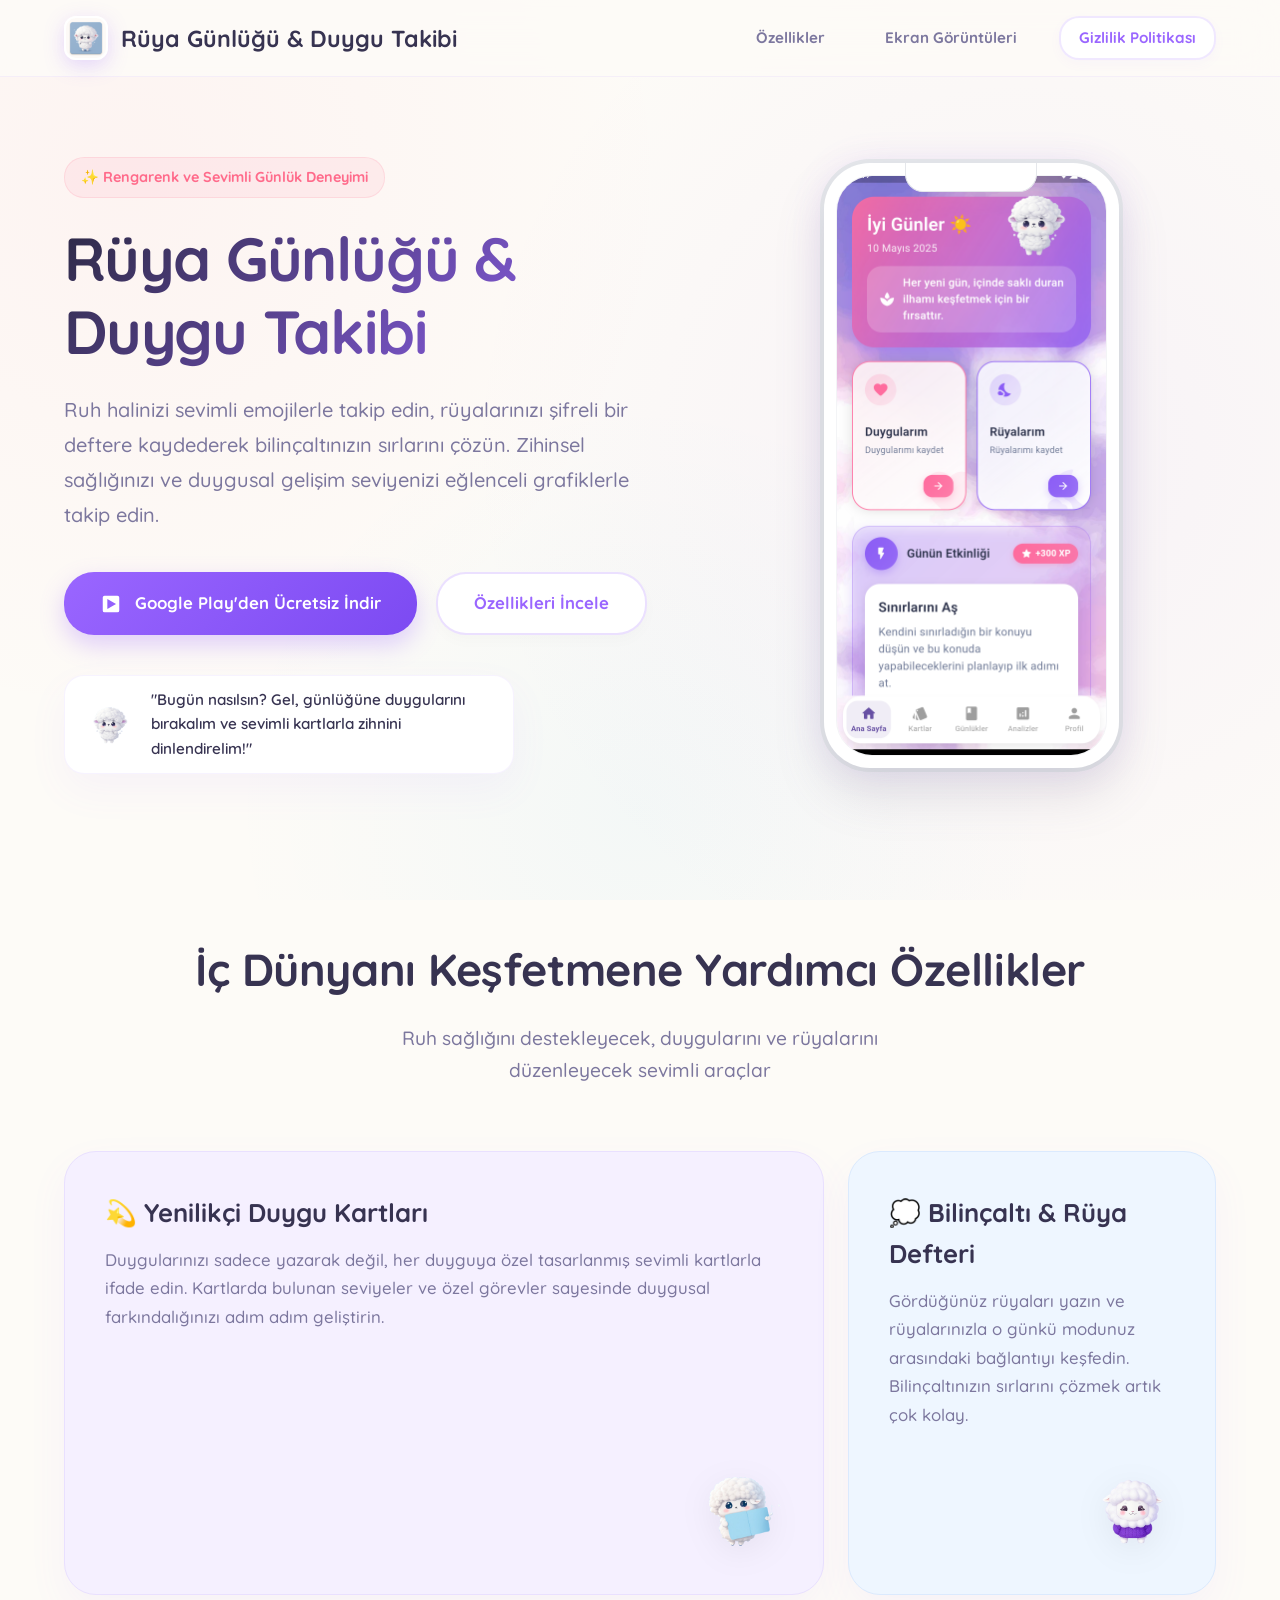
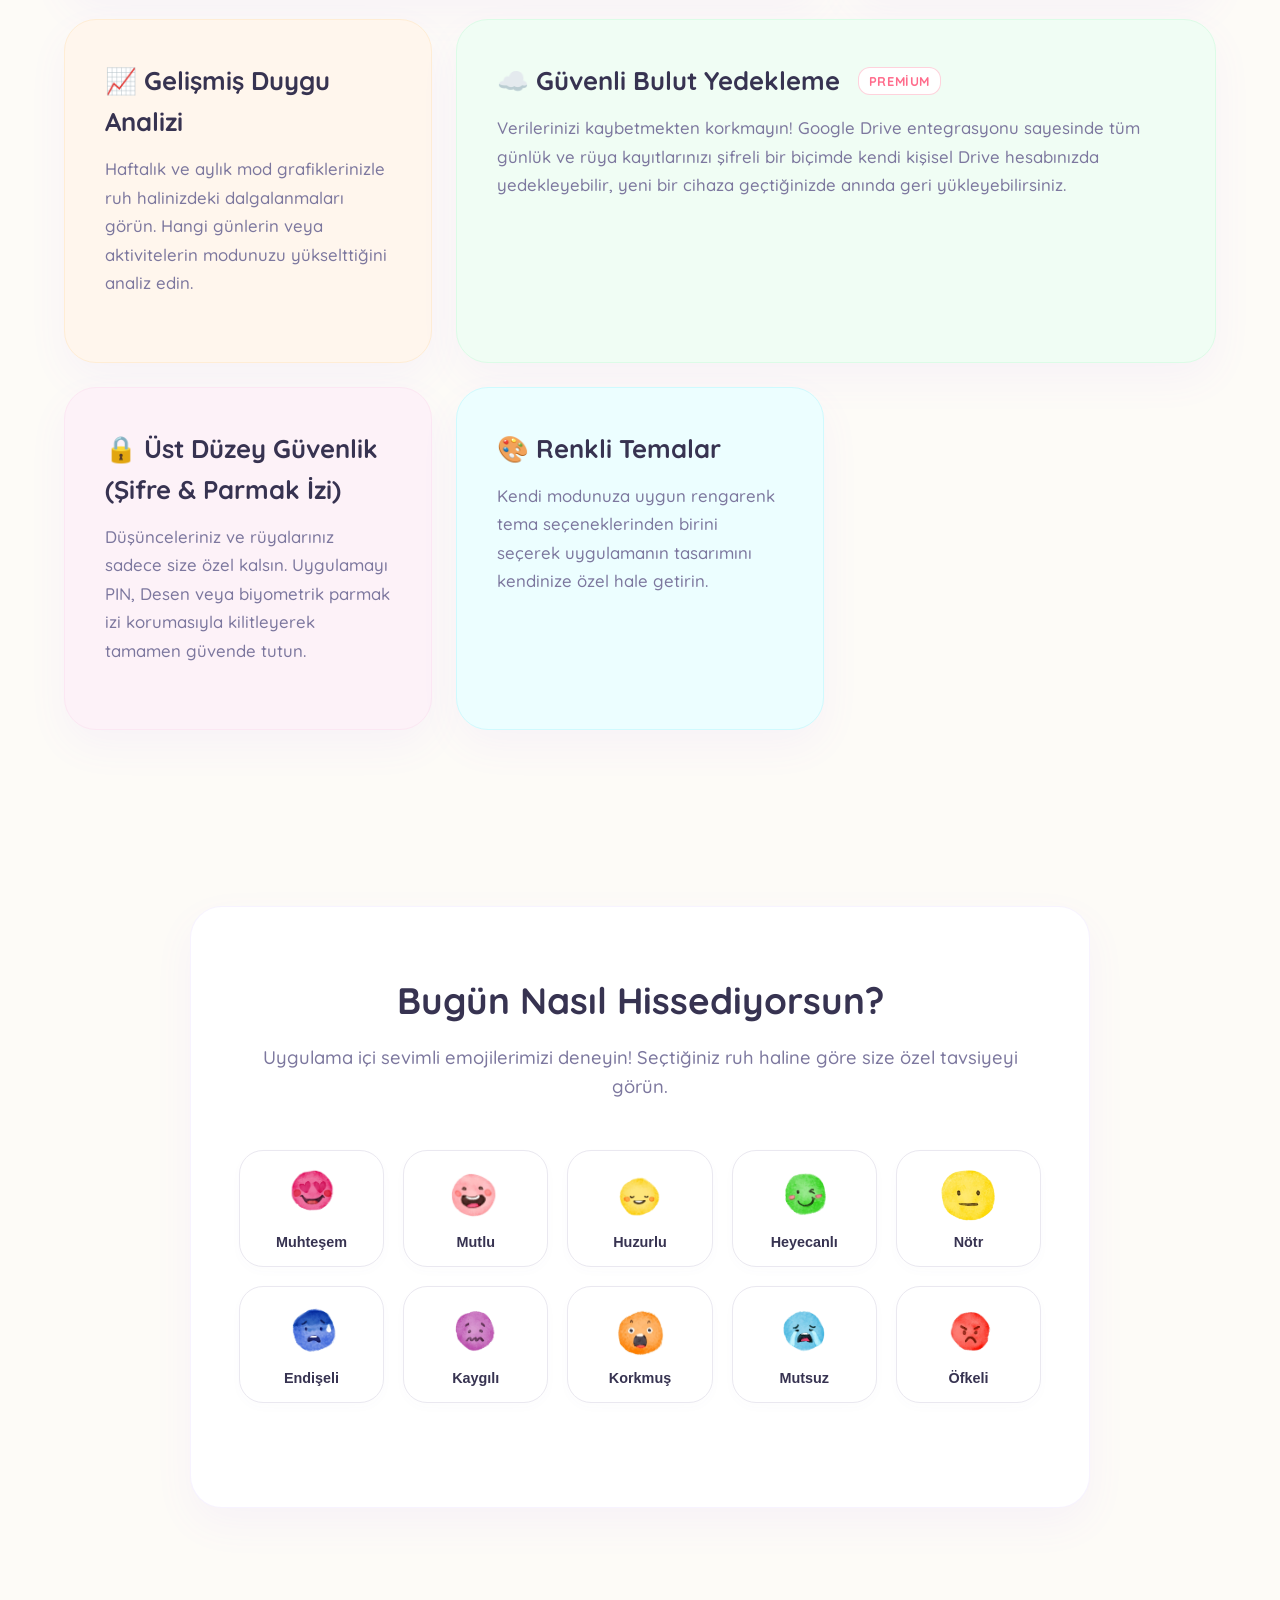
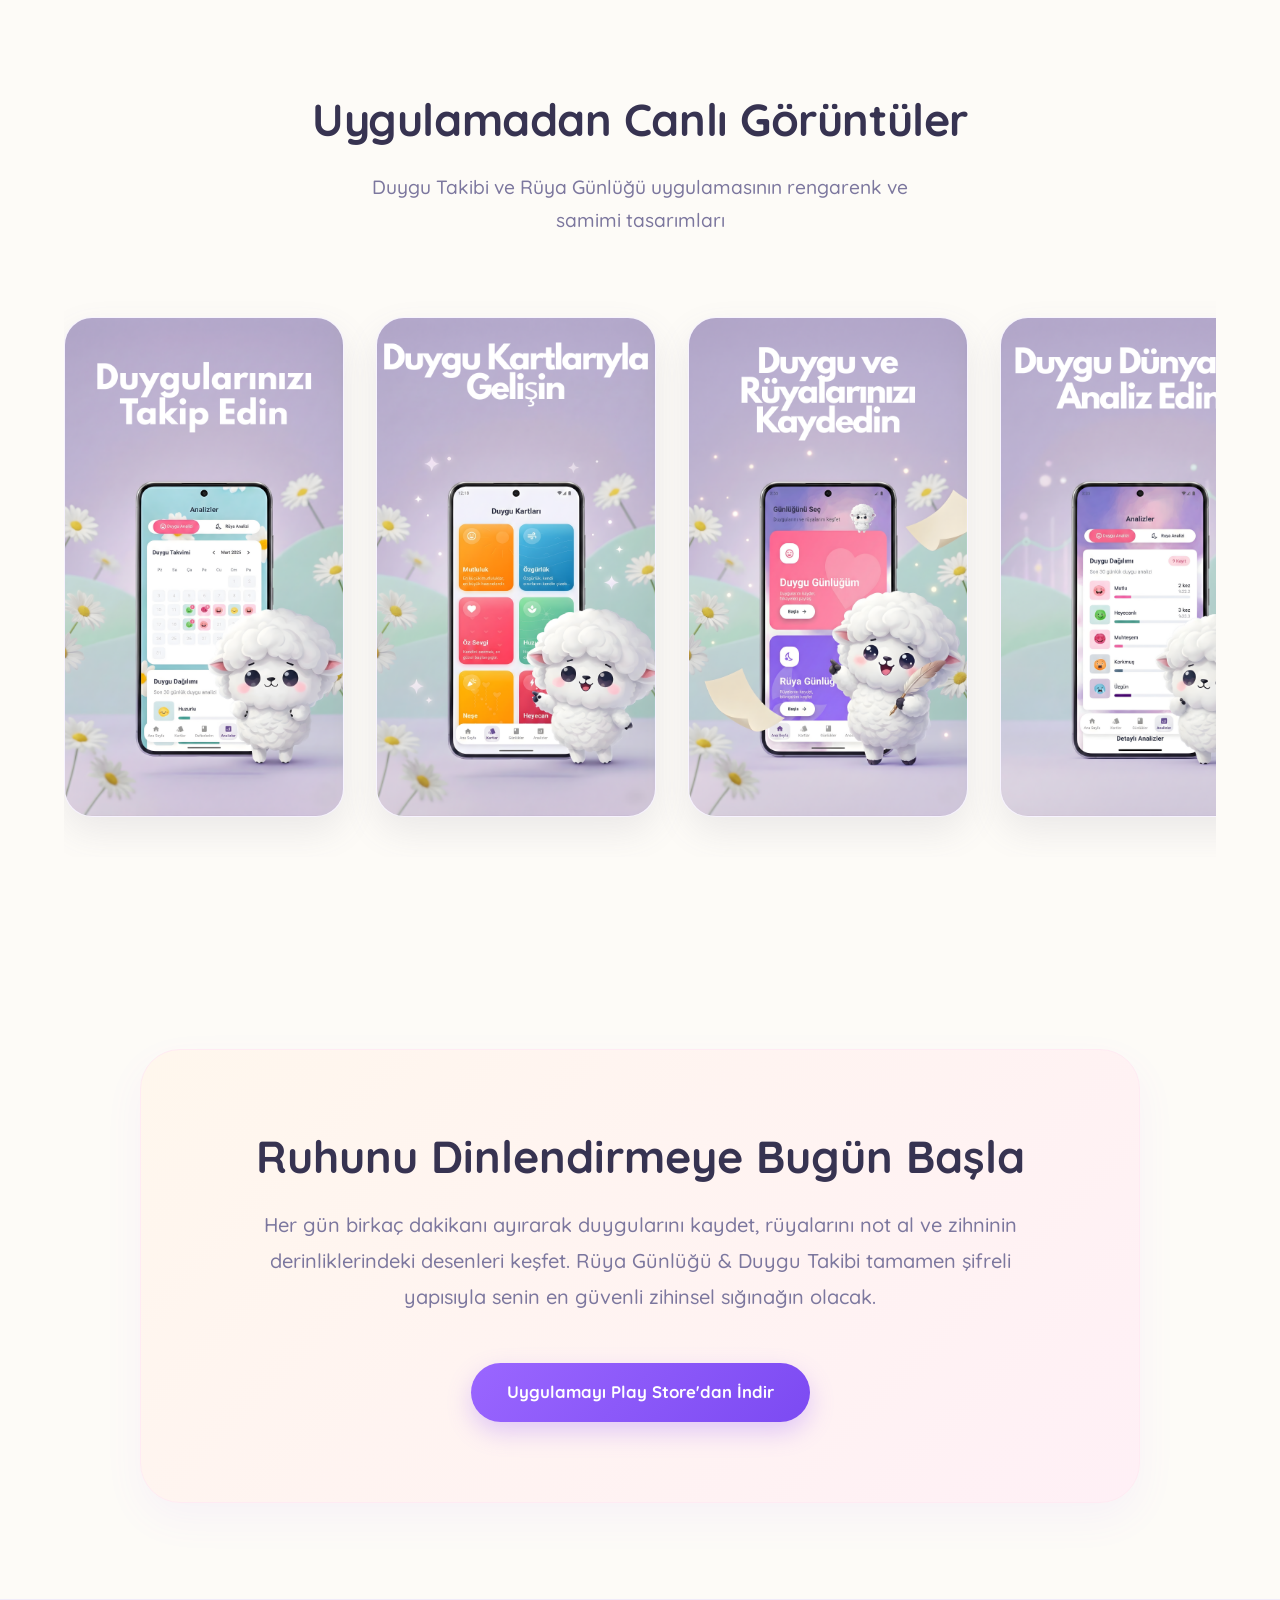
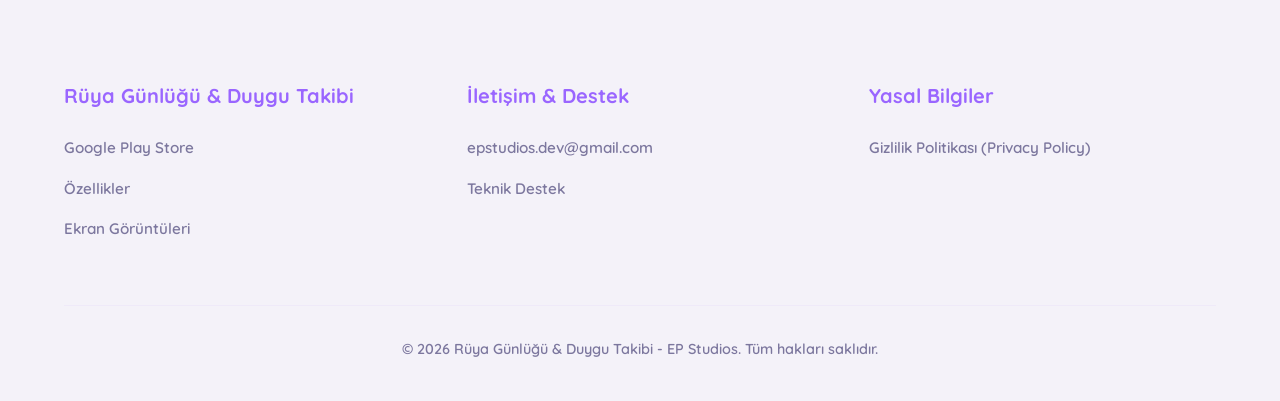
==== commit de04c057: "Update app name to Ruya Gunlugu & Duygu Takibi, change theme to bright/cheerful light mode with app " ====
--- a/index.html
+++ b/index.html
@@ -3,32 +3,40 @@
 <head>
     <meta charset="UTF-8">
     <meta name="viewport" content="width=device-width, initial-scale=1.0">
-    <title>Duygu Yolculuğum: Günlük & Rüya Defteri</title>
-    <meta name="description" content="Duygu Yolculuğum, şifreli günlük tutma, duygu analizi, rüya defteri ve kişisel gelişim seviyeleri için tasarlanmış premium mobil uygulamanız.">
+    <title>Rüya Günlüğü & Duygu Takibi - Kişisel Günlüğünüz</title>
+    <meta name="description" content="Rüya Günlüğü & Duygu Takibi uygulaması ile rüyalarınızı kaydedin, duygu durumunuzu takip edin ve şifreli güvenli günlük tutmanın keyfini çıkarın.">
     
-    <!-- Real App Icon Favicon -->
+    <!-- App Icon Favicon -->
     <link rel="icon" type="image/png" href="./images/app-icon.png">
     <link rel="apple-touch-icon" href="./images/app-icon.png">
     
-    <!-- Google Fonts -->
+    <!-- Quicksand Font (App Font) -->
     <link rel="preconnect" href="https://fonts.googleapis.com">
     <link rel="preconnect" href="https://fonts.gstatic.com" crossorigin>
-    <link href="https://fonts.googleapis.com/css2?family=Outfit:wght@400;600;700;800&family=Plus+Jakarta+Sans:wght@400;500;600;700&display=swap" rel="stylesheet">
+    <link href="https://fonts.googleapis.com/css2?family=Quicksand:wght@400;500;600;700;800&display=swap" rel="stylesheet">
     
     <style>
         :root {
-            --bg-color: #080c16;
-            --bg-card: rgba(15, 23, 42, 0.65);
-            --border-card: rgba(255, 255, 255, 0.08);
-            --text-primary: #f3f4f6;
-            --text-secondary: #9ca3af;
-            --primary-color: #8b5cf6;
-            --primary-glow: rgba(139, 92, 246, 0.35);
-            --accent-color: #ec4899;
-            --gradient-accent: linear-gradient(135deg, #a78bfa 0%, #ec4899 100%);
-            --gradient-blue: linear-gradient(135deg, #3b82f6 0%, #8b5cf6 100%);
-            --font-heading: 'Outfit', sans-serif;
-            --font-body: 'Plus Jakarta Sans', sans-serif;
+            --bg-color: #fdfbf7;
+            --text-primary: #373351;
+            --text-secondary: #7c779e;
+            --primary-color: #9a66ff;
+            --primary-hover: #834ff2;
+            --accent-color: #ff6b8b;
+            --card-shadow: 0 16px 40px rgba(154, 102, 255, 0.06);
+            --hover-shadow: 0 20px 48px rgba(154, 102, 255, 0.15);
+            --border-radius-lg: 32px;
+            --border-radius-md: 20px;
+            --border-radius-sm: 14px;
+            --font-app: 'Quicksand', sans-serif;
+            
+            /* Pastel Card Colors */
+            --pastel-purple: #f5f0ff;
+            --pastel-blue: #eef6ff;
+            --pastel-orange: #fff6ed;
+            --pastel-green: #f0fdf4;
+            --pastel-pink: #fdf2f8;
+            --pastel-cyan: #ecfeff;
         }
 
         * {
@@ -39,38 +47,18 @@
         }
 
         body {
-            font-family: var(--font-body);
+            font-family: var(--font-app);
             color: var(--text-primary);
             background-color: var(--bg-color);
+            background-image: 
+                radial-gradient(circle at 10% 20%, rgba(255, 107, 139, 0.05) 0%, transparent 40%),
+                radial-gradient(circle at 80% 50%, rgba(154, 102, 255, 0.06) 0%, transparent 50%),
+                radial-gradient(circle at 50% 90%, rgba(14, 165, 233, 0.04) 0%, transparent 40%);
+            background-attachment: fixed;
             min-height: 100vh;
             overflow-x: hidden;
             line-height: 1.6;
         }
-
-        /* Ambient Glow Backgrounds */
-        .glow-container {
-            position: absolute;
-            width: 100%;
-            height: 100%;
-            top: 0;
-            left: 0;
-            pointer-events: none;
-            overflow: hidden;
-            z-index: -1;
-        }
-
-        .glow-blob {
-            position: absolute;
-            width: 600px;
-            height: 600px;
-            background: radial-gradient(circle, rgba(139, 92, 246, 0.15) 0%, rgba(236, 72, 153, 0.05) 50%, transparent 100%);
-            filter: blur(80px);
-            border-radius: 50%;
-        }
-
-        .glow-blob-1 { top: -200px; right: -100px; }
-        .glow-blob-2 { top: 40%; left: -300px; }
-        .glow-blob-3 { bottom: -200px; right: -100px; }
 
         .container {
             max-width: 1200px;
@@ -78,13 +66,13 @@
             padding: 0 24px;
         }
 
-        /* Header / Navbar */
+        /* Navigation Bar */
         .header {
-            background: rgba(8, 12, 22, 0.75);
+            background: rgba(253, 251, 247, 0.85);
             backdrop-filter: blur(20px);
             -webkit-backdrop-filter: blur(20px);
-            border-bottom: 1px solid rgba(255, 255, 255, 0.06);
-            padding: 1.1rem 0;
+            border-bottom: 1px solid rgba(154, 102, 255, 0.08);
+            padding: 1rem 0;
             position: sticky;
             top: 0;
             z-index: 100;
@@ -97,72 +85,74 @@
         }
 
         .logo {
-            font-family: var(--font-heading);
-            font-size: 1.5rem;
+            font-size: 1.45rem;
             font-weight: 800;
             display: flex;
             align-items: center;
             gap: 0.8rem;
             text-decoration: none;
-            color: #fff;
-            background: linear-gradient(135deg, #ffffff 40%, #c084fc 100%);
-            -webkit-background-clip: text;
-            -webkit-text-fill-color: transparent;
+            color: var(--text-primary);
+            transition: transform 0.2s ease;
+        }
+
+        .logo:hover {
+            transform: scale(1.02);
         }
 
         .app-icon {
-            width: 42px;
-            height: 42px;
+            width: 44px;
+            height: 44px;
             background-image: url('./images/app-icon.png');
             background-size: cover;
             background-position: center;
             border-radius: 12px;
-            box-shadow: 0 4px 20px var(--primary-glow);
-            border: 1.5px solid rgba(255, 255, 255, 0.15);
+            box-shadow: 0 6px 20px rgba(154, 102, 255, 0.25);
+            border: 2px solid #fff;
         }
 
         .nav-links {
             display: flex;
-            gap: 2rem;
+            gap: 1.5rem;
             align-items: center;
         }
 
         .nav-links a {
             color: var(--text-secondary);
             text-decoration: none;
-            font-weight: 500;
+            font-weight: 700;
             font-size: 0.95rem;
             transition: all 0.3s ease;
-            padding: 6px 16px;
+            padding: 8px 18px;
             border-radius: 20px;
-            border: 1px solid transparent;
         }
 
         .nav-links a:hover {
+            color: var(--primary-color);
+            background: rgba(154, 102, 255, 0.05);
+        }
+
+        .nav-links a.policy-link {
+            border: 2px solid rgba(154, 102, 255, 0.15);
+            background: #fff;
+            color: var(--primary-color);
+            box-shadow: 0 4px 12px rgba(154, 102, 255, 0.04);
+        }
+
+        .nav-links a.policy-link:hover {
+            background: var(--primary-color);
             color: #fff;
-            background: rgba(255, 255, 255, 0.05);
-        }
-
-        .nav-links a.policy-link {
-            border: 1px solid rgba(139, 92, 246, 0.3);
-            background: rgba(139, 92, 246, 0.08);
-            color: #d8b4fe;
-        }
-
-        .nav-links a.policy-link:hover {
-            background: rgba(139, 92, 246, 0.2);
-            color: #fff;
+            border-color: var(--primary-color);
         }
 
         /* Hero Section */
         .hero {
-            padding: 7rem 0 5rem 0;
+            padding: 5rem 0 4rem 0;
             position: relative;
         }
 
         .hero-content {
             display: grid;
-            grid-template-columns: 1.2fr 0.8fr;
+            grid-template-columns: 1.1fr 0.9fr;
             gap: 4rem;
             align-items: center;
         }
@@ -171,80 +161,118 @@
             text-align: left;
         }
 
+        .hero-badge {
+            display: inline-flex;
+            align-items: center;
+            gap: 0.5rem;
+            background: rgba(255, 107, 139, 0.08);
+            color: var(--accent-color);
+            padding: 8px 16px;
+            border-radius: 20px;
+            font-weight: 700;
+            font-size: 0.9rem;
+            margin-bottom: 1.5rem;
+            border: 1px solid rgba(255, 107, 139, 0.15);
+        }
+
         .hero-text h1 {
-            font-family: var(--font-heading);
-            font-size: 4rem;
-            font-weight: 800;
-            line-height: 1.15;
+            font-size: 3.8rem;
+            font-weight: 850;
+            line-height: 1.2;
             margin-bottom: 1.5rem;
-            background: linear-gradient(135deg, #ffffff 30%, #c084fc 100%);
+            background: linear-gradient(135deg, #2d2a45 0%, #9a66ff 100%);
             -webkit-background-clip: text;
             -webkit-text-fill-color: transparent;
             letter-spacing: -0.02em;
         }
 
-        .hero-text .subtitle {
-            font-size: 1.3rem;
-            font-weight: 600;
-            color: #a78bfa;
-            margin-bottom: 1rem;
-            letter-spacing: 0.06em;
-            text-transform: uppercase;
-        }
-
         .hero-text p {
             font-size: 1.25rem;
             color: var(--text-secondary);
-            line-height: 1.8;
-            margin-bottom: 3rem;
+            line-height: 1.75;
+            margin-bottom: 2.5rem;
+            font-weight: 500;
         }
 
         .cta-buttons {
             display: flex;
             gap: 1.2rem;
             flex-wrap: wrap;
+            margin-bottom: 2.5rem;
         }
 
         .cta-button {
             display: inline-flex;
             align-items: center;
             justify-content: center;
-            background: var(--gradient-accent);
+            background: linear-gradient(135deg, var(--primary-color) 0%, #7c4af2 100%);
             color: #fff;
             padding: 16px 36px;
             border-radius: 30px;
             text-decoration: none;
-            font-weight: 700;
+            font-weight: 800;
             font-size: 1.05rem;
-            box-shadow: 0 10px 25px rgba(236, 72, 153, 0.35);
-            transition: all 0.3s cubic-bezier(0.16, 1, 0.3, 1);
-            border: 1px solid rgba(255, 255, 255, 0.1);
+            box-shadow: 0 10px 25px rgba(154, 102, 255, 0.3);
+            transition: all 0.3s cubic-bezier(0.175, 0.885, 0.32, 1.275);
+            border: none;
             gap: 0.8rem;
         }
 
         .cta-button:hover {
-            transform: translateY(-3px);
-            box-shadow: 0 12px 30px rgba(236, 72, 153, 0.5);
+            transform: translateY(-4px) scale(1.02);
+            box-shadow: 0 15px 30px rgba(154, 102, 255, 0.45);
         }
 
         .cta-button.secondary {
-            background: rgba(255, 255, 255, 0.03);
-            border: 1px solid rgba(255, 255, 255, 0.12);
-            box-shadow: none;
+            background: #fff;
+            border: 2px solid rgba(154, 102, 255, 0.2);
+            box-shadow: 0 6px 15px rgba(0,0,0,0.02);
+            color: var(--primary-color);
+        }
+
+        .cta-button.secondary:hover {
+            background: rgba(154, 102, 255, 0.04);
+            border-color: var(--primary-color);
+            box-shadow: 0 8px 20px rgba(154, 102, 255, 0.1);
+        }
+
+        .play-store-icon {
+            width: 22px;
+            height: 22px;
+        }
+
+        /* Mascot Speech Bubble */
+        .mascot-bubble-wrapper {
+            display: flex;
+            align-items: center;
+            gap: 1rem;
+            background: #fff;
+            padding: 12px 20px;
+            border-radius: var(--border-radius-md);
+            box-shadow: var(--card-shadow);
+            border: 1px solid rgba(154, 102, 255, 0.08);
+            max-width: 450px;
+        }
+
+        .mascot-bubble-img {
+            width: 50px;
+            height: auto;
+            animation: gentle-shake 3s ease-in-out infinite;
+        }
+
+        .mascot-bubble-text {
+            font-size: 0.95rem;
             color: var(--text-primary);
-        }
-
-        .cta-button.secondary:hover {
-            background: rgba(255, 255, 255, 0.08);
-            box-shadow: 0 8px 25px rgba(255, 255, 255, 0.05);
-        }
-
-        .google-play-badge {
-            width: 24px;
-            height: 24px;
-        }
-
-        /* Mockup Container */
+            font-weight: 600;
+        }
+
+        @keyframes gentle-shake {
+            0%, 100% { transform: rotate(0deg) translateY(0); }
+            25% { transform: rotate(3deg) translateY(-2px); }
+            75% { transform: rotate(-3deg) translateY(1px); }
+        }
+
+        /* White Device Mockup */
         .phone-mockup-wrapper {
             display: flex;
             justify-content: center;
@@ -254,15 +282,15 @@
 
         .phone-mockup {
             position: relative;
-            width: 300px;
-            height: 610px;
-            background: #000;
+            width: 295px;
+            height: 605px;
+            background: #fff;
             border-radius: 46px;
             padding: 12px;
-            box-shadow: 0 25px 60px rgba(0, 0, 0, 0.7),
-                        0 0 0 3px #1f2937,
-                        0 0 45px rgba(139, 92, 246, 0.25);
-            animation: floating 4s ease-in-out infinite;
+            box-shadow: 0 25px 50px rgba(110, 107, 133, 0.18),
+                        0 0 0 4px #e5e7eb,
+                        0 0 35px rgba(154, 102, 255, 0.12);
+            animation: floating 5s ease-in-out infinite;
         }
 
         .phone-mockup::before {
@@ -271,11 +299,13 @@
             top: 0;
             left: 50%;
             transform: translateX(-50%);
-            width: 140px;
+            width: 130px;
             height: 28px;
-            background: #000;
+            background: #fff;
             border-bottom-left-radius: 18px;
             border-bottom-right-radius: 18px;
+            border: 1px solid #e5e7eb;
+            border-top: none;
             z-index: 10;
         }
 
@@ -284,8 +314,8 @@
             height: 100%;
             border-radius: 36px;
             overflow: hidden;
-            background: #090d16;
-            border: 1px solid #1f2937;
+            background: #faf9f6;
+            border: 1px solid #f3f4f6;
         }
 
         .phone-screen img {
@@ -297,7 +327,7 @@
 
         @keyframes floating {
             0%, 100% { transform: translateY(0px); }
-            50% { transform: translateY(-12px); }
+            50% { transform: translateY(-10px); }
         }
 
         /* Features - Bento Grid */
@@ -312,23 +342,20 @@
         }
 
         .section-title {
-            font-family: var(--font-heading);
-            font-size: 3rem;
+            font-size: 2.8rem;
             font-weight: 800;
-            color: #fff;
+            color: var(--text-primary);
             margin-bottom: 1rem;
             letter-spacing: -0.01em;
-            background: linear-gradient(135deg, #ffffff 40%, #a78bfa 100%);
-            -webkit-background-clip: text;
-            -webkit-text-fill-color: transparent;
         }
 
         .section-subtitle {
-            font-size: 1.15rem;
+            font-size: 1.2rem;
             color: var(--text-secondary);
-            max-width: 650px;
+            max-width: 600px;
             margin: 0 auto;
             line-height: 1.7;
+            font-weight: 500;
         }
 
         .bento-grid {
@@ -338,77 +365,100 @@
         }
 
         .bento-item {
-            background: var(--bg-card);
-            border: 1px solid var(--border-card);
-            border-radius: 24px;
+            border-radius: var(--border-radius-lg);
             padding: 2.5rem;
-            backdrop-filter: blur(16px);
-            -webkit-backdrop-filter: blur(16px);
-            transition: all 0.4s cubic-bezier(0.16, 1, 0.3, 1);
+            box-shadow: var(--card-shadow);
+            transition: all 0.4s cubic-bezier(0.175, 0.885, 0.32, 1.275);
             position: relative;
             overflow: hidden;
-        }
-
-        .bento-item::before {
-            content: '';
-            position: absolute;
-            top: 0; left: 0; right: 0; bottom: 0;
-            background: radial-gradient(circle at 10% 10%, rgba(139, 92, 246, 0.08) 0%, transparent 60%);
-            opacity: 0;
-            transition: opacity 0.4s ease;
-            pointer-events: none;
+            border: 1px solid transparent;
+            display: flex;
+            flex-direction: column;
+            justify-content: space-between;
         }
 
         .bento-item:hover {
-            transform: translateY(-5px);
-            border-color: rgba(139, 92, 246, 0.3);
-            box-shadow: 0 20px 45px rgba(0, 0, 0, 0.4), 0 0 24px rgba(139, 92, 246, 0.15);
-        }
-
-        .bento-item:hover::before {
-            opacity: 1;
+            transform: translateY(-6px);
+            box-shadow: var(--hover-shadow);
         }
 
         .bento-item-lg {
             grid-column: span 2;
         }
 
-        .bento-icon {
-            font-size: 2.5rem;
+        .bento-content {
             margin-bottom: 1.5rem;
-            display: inline-block;
-            background: rgba(139, 92, 246, 0.08);
-            padding: 14px;
-            border-radius: 18px;
-            border: 1.5px solid rgba(139, 92, 246, 0.15);
         }
 
         .bento-item h3 {
-            font-family: var(--font-heading);
-            font-size: 1.45rem;
-            font-weight: 700;
-            color: #fff;
-            margin-bottom: 0.75rem;
+            font-size: 1.6rem;
+            font-weight: 800;
+            color: var(--text-primary);
+            margin-bottom: 0.8rem;
+            display: flex;
+            align-items: center;
+            gap: 0.6rem;
         }
 
         .bento-item p {
             color: var(--text-secondary);
-            line-height: 1.65;
-            font-size: 0.95rem;
-            margin: 0;
-        }
-
-        .highlight-text {
-            background: rgba(236, 72, 153, 0.15);
-            padding: 2px 8px;
-            border-radius: 6px;
-            color: #f472b6;
-            font-weight: 600;
-            font-size: 0.85rem;
+            line-height: 1.7;
+            font-size: 1.05rem;
+            font-weight: 500;
+        }
+
+        /* Mascot inside cards */
+        .bento-mascot-img {
+            width: 85px;
+            height: auto;
+            align-self: flex-end;
+            margin-top: 1rem;
+            filter: drop-shadow(0 8px 16px rgba(0,0,0,0.06));
+            transition: transform 0.4s ease;
+        }
+
+        .bento-item:hover .bento-mascot-img {
+            transform: scale(1.1) rotate(5deg);
+        }
+
+        /* Bento Individual Themes */
+        .bento-purple {
+            background-color: var(--pastel-purple);
+            border-color: #e9e0ff;
+        }
+        .bento-blue {
+            background-color: var(--pastel-blue);
+            border-color: #dbeafe;
+        }
+        .bento-orange {
+            background-color: var(--pastel-orange);
+            border-color: #ffedd5;
+        }
+        .bento-green {
+            background-color: var(--pastel-green);
+            border-color: #dcfce7;
+        }
+        .bento-pink {
+            background-color: var(--pastel-pink);
+            border-color: #fce7f3;
+        }
+        .bento-cyan {
+            background-color: var(--pastel-cyan);
+            border-color: #cffafe;
+        }
+
+        /* Premium Badge */
+        .premium-tag {
+            background: #fff;
+            color: var(--accent-color);
+            border: 1px solid rgba(255, 107, 139, 0.3);
+            padding: 3px 10px;
+            border-radius: 12px;
+            font-size: 0.8rem;
+            font-weight: 700;
             text-transform: uppercase;
             letter-spacing: 0.05em;
             margin-left: 8px;
-            display: inline-block;
             vertical-align: middle;
         }
 
@@ -419,86 +469,124 @@
         }
 
         .mood-check-card {
-            background: linear-gradient(135deg, rgba(139, 92, 246, 0.08) 0%, rgba(236, 72, 153, 0.04) 100%);
-            border: 1px solid rgba(139, 92, 246, 0.15);
-            border-radius: 32px;
-            padding: 3.5rem;
+            background: #fff;
+            border: 1px solid rgba(154, 102, 255, 0.08);
+            border-radius: var(--border-radius-lg);
+            padding: 4rem 3rem;
             text-align: center;
-            max-width: 850px;
+            max-width: 900px;
             margin: 0 auto;
-            backdrop-filter: blur(15px);
-            -webkit-backdrop-filter: blur(15px);
-            box-shadow: 0 30px 60px rgba(0, 0, 0, 0.4);
+            box-shadow: var(--card-shadow);
+            position: relative;
         }
 
         .mood-check-card h3 {
-            font-family: var(--font-heading);
-            font-size: 2.2rem;
+            font-size: 2.3rem;
+            font-weight: 800;
+            color: var(--text-primary);
+            margin-bottom: 0.8rem;
+        }
+
+        .mood-check-card p.mood-subtitle {
+            color: var(--text-secondary);
+            margin-bottom: 3rem;
+            font-size: 1.15rem;
+            font-weight: 500;
+        }
+
+        .mood-buttons {
+            display: grid;
+            grid-template-columns: repeat(5, 1fr);
+            gap: 1.2rem;
+            margin-bottom: 2.5rem;
+        }
+
+        .mood-btn {
+            background: #fff;
+            border: 1.5px solid #eae8f0;
+            padding: 16px 12px;
+            border-radius: 24px;
+            cursor: pointer;
+            display: flex;
+            flex-direction: column;
+            align-items: center;
+            gap: 0.8rem;
+            transition: all 0.3s cubic-bezier(0.175, 0.885, 0.32, 1.275);
+            box-shadow: 0 4px 12px rgba(110, 107, 133, 0.02);
+        }
+
+        .mood-btn img {
+            width: 54px;
+            height: 54px;
+            object-fit: contain;
+            transition: transform 0.3s ease;
+        }
+
+        .mood-btn span {
             font-weight: 700;
-            color: #fff;
-            margin-bottom: 0.8rem;
-        }
-
-        .mood-check-card p {
-            color: var(--text-secondary);
-            margin-bottom: 2.5rem;
-            font-size: 1.1rem;
-        }
-
-        .mood-buttons {
+            font-size: 0.9rem;
+            color: var(--text-primary);
+        }
+
+        .mood-btn:hover {
+            transform: translateY(-8px);
+            border-color: var(--primary-color);
+            box-shadow: 0 12px 25px rgba(154, 102, 255, 0.1);
+        }
+
+        .mood-btn:hover img {
+            transform: scale(1.15);
+        }
+
+        .mood-btn.selected {
+            border-color: var(--primary-color);
+            background: var(--pastel-purple);
+            box-shadow: 0 10px 25px rgba(154, 102, 255, 0.15);
+        }
+
+        .mood-response-box {
+            padding: 2rem;
+            border-radius: var(--border-radius-md);
+            border: 1.5px solid transparent;
+            animation: slideDown 0.4s cubic-bezier(0.16, 1, 0.3, 1);
+            text-align: left;
+            box-shadow: 0 8px 24px rgba(154,102,255,0.03);
+        }
+
+        .mood-response-box h4 {
+            font-size: 1.35rem;
+            font-weight: 800;
+            margin-bottom: 0.6rem;
             display: flex;
-            justify-content: center;
-            gap: 1rem;
-            flex-wrap: wrap;
-        }
-
-        .mood-buttons button {
-            background: rgba(255, 255, 255, 0.04);
-            border: 1px solid rgba(255, 255, 255, 0.08);
-            color: #fff;
-            padding: 14px 28px;
-            border-radius: 22px;
-            cursor: pointer;
-            font-family: var(--font-body);
-            font-weight: 600;
-            font-size: 1rem;
-            transition: all 0.3s cubic-bezier(0.16, 1, 0.3, 1);
-        }
-
-        .mood-buttons button:hover {
-            background: var(--gradient-accent);
-            border-color: transparent;
-            transform: scale(1.05);
-            box-shadow: 0 10px 25px rgba(236, 72, 153, 0.3);
-        }
-
-        .mood-response-box {
-            margin-top: 2.5rem;
-            padding: 1.8rem;
-            border-radius: 20px;
-            background: rgba(8, 12, 22, 0.8);
-            border: 1px solid rgba(255, 255, 255, 0.06);
-            animation: fadeIn 0.5s ease-out;
-            text-align: left;
-            box-shadow: inset 0 2px 8px rgba(0,0,0,0.5);
-        }
-
-        .mood-response-box h4 {
-            font-family: var(--font-heading);
-            color: #a78bfa;
-            font-size: 1.35rem;
-            margin-bottom: 0.6rem;
-            font-weight: 700;
+            align-items: center;
+            gap: 0.5rem;
         }
 
         .mood-response-box p {
+            font-size: 1.05rem;
+            line-height: 1.7;
+            font-weight: 500;
             color: var(--text-primary);
-            margin-bottom: 0;
-            font-size: 1rem;
-            line-height: 1.7;
-        }
-
-        /* Screenshots Showcase Slider */
+        }
+
+        @keyframes slideDown {
+            from { opacity: 0; transform: translateY(-15px); }
+            to { opacity: 1; transform: translateY(0); }
+        }
+
+        /* Responsive Mood grid */
+        @media (max-width: 768px) {
+            .mood-buttons {
+                grid-template-columns: repeat(3, 1fr);
+            }
+        }
+        @media (max-width: 480px) {
+            .mood-buttons {
+                grid-template-columns: repeat(2, 1fr);
+            }
+        }
+
+        /* Screenshots Section */
         .screenshots-section {
             padding: 6rem 0;
             position: relative;
@@ -507,7 +595,6 @@
         .screenshots-carousel-wrapper {
             margin-top: 3rem;
             position: relative;
-            padding: 0 10px;
         }
 
         .screenshots-carousel {
@@ -515,9 +602,9 @@
             gap: 2rem;
             overflow-x: auto;
             scroll-snap-type: x mandatory;
-            padding: 1.5rem 0 2.5rem 0;
+            padding: 1rem 10px 2.5rem 10px;
             scrollbar-width: thin;
-            scrollbar-color: rgba(139, 92, 246, 0.4) transparent;
+            scrollbar-color: var(--primary-color) transparent;
         }
 
         .screenshots-carousel::-webkit-scrollbar {
@@ -525,34 +612,34 @@
         }
 
         .screenshots-carousel::-webkit-scrollbar-track {
-            background: rgba(255, 255, 255, 0.02);
+            background: rgba(154, 102, 255, 0.02);
             border-radius: 10px;
         }
 
         .screenshots-carousel::-webkit-scrollbar-thumb {
-            background: rgba(139, 92, 246, 0.35);
+            background: rgba(154, 102, 255, 0.2);
             border-radius: 10px;
         }
 
         .screenshots-carousel::-webkit-scrollbar-thumb:hover {
-            background: rgba(139, 92, 246, 0.6);
+            background: var(--primary-color);
         }
 
         .screenshot-item {
-            flex: 0 0 290px;
+            flex: 0 0 280px;
             scroll-snap-align: start;
-            border-radius: 24px;
+            border-radius: 28px;
             overflow: hidden;
-            box-shadow: 0 20px 40px rgba(0, 0, 0, 0.5);
-            border: 1px solid rgba(255, 255, 255, 0.06);
-            transition: all 0.4s cubic-bezier(0.16, 1, 0.3, 1);
-            background: var(--bg-card);
+            box-shadow: 0 15px 35px rgba(110, 107, 133, 0.12);
+            border: 1px solid rgba(154, 102, 255, 0.08);
+            transition: all 0.4s cubic-bezier(0.175, 0.885, 0.32, 1.275);
+            background: #fff;
         }
 
         .screenshot-item:hover {
             transform: translateY(-8px) scale(1.02);
-            border-color: rgba(139, 92, 246, 0.4);
-            box-shadow: 0 25px 50px rgba(139, 92, 246, 0.2);
+            border-color: var(--primary-color);
+            box-shadow: var(--hover-shadow);
         }
 
         .screenshot-item img {
@@ -561,49 +648,45 @@
             display: block;
         }
 
-        /* Final Call to Action */
+        /* App Showcase / Banner Card */
         .about-section {
             padding: 6rem 0;
             text-align: center;
+        }
+
+        .about-card {
+            background: linear-gradient(135deg, #fff7ed 0%, #fff0f6 100%);
+            border: 1.5px solid #ffebf3;
+            border-radius: 40px;
+            padding: 5rem 2rem;
+            max-width: 1000px;
+            margin: 0 auto;
+            box-shadow: var(--card-shadow);
             position: relative;
         }
 
-        .about-card {
-            background: radial-gradient(circle at 50% 50%, rgba(139, 92, 246, 0.08) 0%, rgba(8, 12, 22, 0.8) 100%);
-            border: 1px solid rgba(255, 255, 255, 0.08);
-            border-radius: 36px;
-            padding: 5rem 2rem;
-            max-width: 950px;
-            margin: 0 auto;
-            backdrop-filter: blur(10px);
-            -webkit-backdrop-filter: blur(10px);
-            box-shadow: 0 20px 50px rgba(0, 0, 0, 0.3);
-        }
-
         .about-card h2 {
-            font-family: var(--font-heading);
             font-size: 2.8rem;
-            font-weight: 800;
-            color: #fff;
+            font-weight: 850;
+            color: var(--text-primary);
             margin-bottom: 1.5rem;
-            background: linear-gradient(135deg, #ffffff 40%, #c084fc 100%);
-            -webkit-background-clip: text;
-            -webkit-text-fill-color: transparent;
+            line-height: 1.2;
         }
 
         .about-card p {
-            font-size: 1.2rem;
+            font-size: 1.25rem;
             color: var(--text-secondary);
-            max-width: 750px;
-            margin: 0 auto 2.5rem;
+            max-width: 780px;
+            margin: 0 auto 3rem;
             line-height: 1.8;
+            font-weight: 500;
         }
 
         /* Footer */
         .footer {
-            background: #05070f;
-            border-top: 1px solid rgba(255, 255, 255, 0.06);
-            color: #fff;
+            background: #f4f2f9;
+            border-top: 1px solid rgba(154, 102, 255, 0.06);
+            color: var(--text-primary);
             padding: 5rem 0 2.5rem;
         }
 
@@ -615,11 +698,10 @@
         }
 
         .footer-section h4 {
-            font-family: var(--font-heading);
             font-size: 1.25rem;
             margin-bottom: 1.5rem;
-            color: #a78bfa;
-            font-weight: 700;
+            color: var(--primary-color);
+            font-weight: 800;
         }
 
         .footer-links {
@@ -633,15 +715,16 @@
             text-decoration: none;
             transition: all 0.3s ease;
             font-size: 0.95rem;
+            font-weight: 600;
         }
 
         .footer-links a:hover {
-            color: #fff;
+            color: var(--primary-color);
             transform: translateX(3px);
         }
 
         .footer-bottom {
-            border-top: 1px solid rgba(255, 255, 255, 0.05);
+            border-top: 1px solid rgba(154, 102, 255, 0.06);
             padding-top: 2rem;
             text-align: center;
         }
@@ -649,7 +732,7 @@
         .footer-bottom p {
             color: var(--text-secondary);
             font-size: 0.9rem;
-            margin: 0.5rem 0;
+            font-weight: 600;
         }
 
         /* Responsive Layouts */
@@ -661,6 +744,9 @@
             }
 
             .hero-text {
+                display: flex;
+                flex-direction: column;
+                align-items: center;
                 text-align: center;
             }
 
@@ -668,10 +754,6 @@
                 font-size: 3rem;
             }
 
-            .hero-text p {
-                font-size: 1.15rem;
-            }
-
             .cta-buttons {
                 justify-content: center;
             }
@@ -687,7 +769,7 @@
 
         @media (max-width: 640px) {
             .hero-text h1 {
-                font-size: 2.5rem;
+                font-size: 2.4rem;
             }
 
             .bento-grid {
@@ -698,38 +780,18 @@
                 grid-column: span 1;
             }
 
-            .mood-check-card {
-                padding: 2rem 1.5rem;
-            }
-
-            .mood-check-card h3 {
-                font-size: 1.8rem;
-            }
-
-            .mood-buttons button {
-                padding: 10px 20px;
-                font-size: 0.9rem;
-            }
-
             .nav-links {
-                gap: 1rem;
+                gap: 0.8rem;
             }
 
             .nav-links a {
-                padding: 4px 10px;
+                padding: 6px 12px;
                 font-size: 0.85rem;
             }
         }
     </style>
 </head>
 <body>
-
-    <!-- Glowing Blobs -->
-    <div class="glow-container">
-        <div class="glow-blob glow-blob-1"></div>
-        <div class="glow-blob glow-blob-2"></div>
-        <div class="glow-blob glow-blob-3"></div>
-    </div>
 
     <!-- Header -->
     <header class="header">
@@ -737,12 +799,12 @@
             <nav class="nav">
                 <a href="#" class="logo">
                     <div class="app-icon"></div>
-                    Duygu Yolculuğum
+                    Rüya Günlüğü & Duygu Takibi
                 </a>
                 <div class="nav-links">
                     <a href="#features">Özellikler</a>
-                    <a href="#screenshots">Görüntüler</a>
-                    <a href="/privacy-policy/" class="policy-link">Privacy Policy</a>
+                    <a href="#screenshots">Ekran Görüntüleri</a>
+                    <a href="/privacy-policy/" class="policy-link">Gizlilik Politikası</a>
                 </div>
             </nav>
         </div>
@@ -753,24 +815,34 @@
         <div class="container">
             <div class="hero-content">
                 <div class="hero-text">
-                    <p class="subtitle">Kişisel Duygu & Rüya Rehberiniz</p>
-                    <h1>Duygu Yolculuğum:<br>Günlük & Rüya</h1>
-                    <p>Sadece bir günlük değil - ruhsal dünyanızın derinliklerine giden bir yoldaş. Şifreli günlük koruması, yenilikçi duygu geliştirme kartları, rüya analizleri ve gelişmiş grafiksel analizlerle kendinizi keşfetmeye başlayın.</p>
+                    <div class="hero-badge">
+                        <span>✨ Rengarenk ve Sevimli Günlük Deneyimi</span>
+                    </div>
+                    <h1>Rüya Günlüğü &<br>Duygu Takibi</h1>
+                    <p>Ruh halinizi sevimli emojilerle takip edin, rüyalarınızı şifreli bir deftere kaydederek bilinçaltınızın sırlarını çözün. Zihinsel sağlığınızı ve duygusal gelişim seviyenizi eğlenceli grafiklerle takip edin.</p>
                     <div class="cta-buttons">
                         <a href="https://play.google.com/store/apps/details?id=com.epstudios.emotionjourney" class="cta-button" target="_blank">
-                            <svg class="google-play-badge" viewBox="0 0 24 24" fill="currentColor">
+                            <svg class="play-store-icon" viewBox="0 0 24 24" fill="currentColor">
                                 <path d="M5,3H19A2,2 0 0,1 21,5V19A2,2 0 0,1 19,21H5A2,2 0 0,1 3,19V5A2,2 0 0,1 5,3M17.5,12L8,6.5V17.5L17.5,12Z" />
                             </svg>
-                            Google Play'den İndir
+                            Google Play'den Ücretsiz İndir
                         </a>
-                        <a href="#features" class="cta-button secondary">Keşfe Çık</a>
+                        <a href="#features" class="cta-button secondary">Özellikleri İncele</a>
+                    </div>
+                    
+                    <!-- Speech bubble with home mascot -->
+                    <div class="mascot-bubble-wrapper">
+                        <img src="./images/mascots/home.png" alt="Mascot" class="mascot-bubble-img">
+                        <div class="mascot-bubble-text">
+                            "Bugün nasılsın? Gel, günlüğüne duygularını bırakalım ve sevimli kartlarla zihnini dinlendirelim!"
+                        </div>
                     </div>
                 </div>
                 
                 <div class="phone-mockup-wrapper">
                     <div class="phone-mockup">
                         <div class="phone-screen">
-                            <img src="./images/hero-screenshot.png" alt="Duygu Yolculuğum Uygulama Görünümü">
+                            <img src="./images/hero-screenshot.png" alt="Rüya Günlüğü Uygulama Görünümü">
                         </div>
                     </div>
                 </div>
@@ -782,69 +854,114 @@
     <section id="features" class="features-section">
         <div class="container">
             <div class="section-title-wrapper">
-                <h2 class="section-title">Benzersiz Özellikler</h2>
-                <p class="section-subtitle">Duygusal gelişiminizi ve içsel dünyanızı analiz etmenizi sağlayan premium araçlar</p>
+                <h2 class="section-title">İç Dünyanı Keşfetmene Yardımcı Özellikler</h2>
+                <p class="section-subtitle">Ruh sağlığını destekleyecek, duygularını ve rüyalarını düzenleyecek sevimli araçlar</p>
             </div>
             
             <div class="bento-grid">
-                <!-- Card 1 (Large) -->
-                <div class="bento-item bento-item-lg">
-                    <span class="bento-icon">💫</span>
-                    <h3>Yenilikçi Duygu Kartları</h3>
-                    <p>Ruh halinizi sadece kelimelerle değil, görsel duygu kartlarıyla ifade edin. Her kart, duygusal farkındalığınızı geliştirecek özel aktiviteler ve seviyeler barındırır. Seviye atladıkça duygularınızı yönetmeyi öğrenin.</p>
+                <!-- Card 1 (Large) - Emojis -->
+                <div class="bento-item bento-item-lg bento-purple">
+                    <div class="bento-content">
+                        <h3>💫 Yenilikçi Duygu Kartları</h3>
+                        <p>Duygularınızı sadece yazarak değil, her duyguya özel tasarlanmış sevimli kartlarla ifade edin. Kartlarda bulunan seviyeler ve özel görevler sayesinde duygusal farkındalığınızı adım adım geliştirin.</p>
+                    </div>
+                    <img src="./images/mascots/emotion.png" alt="Emotion Mascot" class="bento-mascot-img">
                 </div>
                 
-                <!-- Card 2 (Medium) -->
-                <div class="bento-item">
-                    <span class="bento-icon">🔮</span>
-                    <h3>Bilinçaltı & Rüya Defteri</h3>
-                    <p>Gördüğünüz rüyaları kaydedin ve rüyalarınızın gün içindeki duygusal durumunuzla nasıl bir bağ kurduğunu analiz edin. Rüyaların sırrını keşfedin.</p>
+                <!-- Card 2 (Medium) - Dreams -->
+                <div class="bento-item bento-blue">
+                    <div class="bento-content">
+                        <h3>💭 Bilinçaltı & Rüya Defteri</h3>
+                        <p>Gördüğünüz rüyaları yazın ve rüyalarınızla o günkü modunuz arasındaki bağlantıyı keşfedin. Bilinçaltınızın sırlarını çözmek artık çok kolay.</p>
+                    </div>
+                    <img src="./images/mascots/dream.png" alt="Dream Mascot" class="bento-mascot-img">
                 </div>
                 
-                <!-- Card 3 (Medium) -->
-                <div class="bento-item">
-                    <span class="bento-icon">📈</span>
-                    <h3>Gelişmiş Analizler</h3>
-                    <p>Duygusal iniş ve çıkışlarınızı görselleştiren haftalık, aylık grafikler. Hangi aktivitelerin modunuzu yükselttiğini veya düşürdüğünü analizlerle görün.</p>
+                <!-- Card 3 (Medium) - Charts -->
+                <div class="bento-item bento-orange">
+                    <div class="bento-content">
+                        <h3>📈 Gelişmiş Duygu Analizi</h3>
+                        <p>Haftalık ve aylık mod grafiklerinizle ruh halinizdeki dalgalanmaları görün. Hangi günlerin veya aktivitelerin modunuzu yükselttiğini analiz edin.</p>
+                    </div>
                 </div>
                 
-                <!-- Card 4 (Large) -->
-                <div class="bento-item bento-item-lg">
-                    <span class="bento-icon">☁️</span>
-                    <h3>Güvenli Bulut Yedekleme <span class="highlight-text">Premium</span></h3>
-                    <p>Kaybolmayan günlükler! Google Drive entegrasyonu ile tüm verilerinizi ve şifreli kayıtlarınızı kendi Drive hesabınızda tamamen güvenli bir şekilde yedekleyin ve dilediğiniz cihaza geri yükleyin.</p>
-                </div>
-
-                <!-- Card 5 (Medium) -->
-                <div class="bento-item">
-                    <span class="bento-icon">🔒</span>
-                    <h3>Üst Düzey Güvenlik</h3>
-                    <p>Zihninizdeki düşünceler sadece size aittir. Uygulamayı şifre koruması (PIN/Desen) ve biyometrik parmak izi okuyucu ile kilitleyerek verilerinizi tamamen koruma altına alın.</p>
-                </div>
-
-                <!-- Card 6 (Medium) -->
-                <div class="bento-item">
-                    <span class="bento-icon">🎨</span>
-                    <h3>Size Özel Temalar</h3>
-                    <p>Ruh halinize uygun temayı seçin. Uygulama arayüzünü tamamen kişiselleştirebileceğiniz geniş renk ve tasarım paletleri ile kendinizi yansıtın.</p>
+                <!-- Card 4 (Large) - Cloud Backup -->
+                <div class="bento-item bento-item-lg bento-green">
+                    <div class="bento-content">
+                        <h3>☁️ Güvenli Bulut Yedekleme <span class="premium-tag">Premium</span></h3>
+                        <p>Verilerinizi kaybetmekten korkmayın! Google Drive entegrasyonu sayesinde tüm günlük ve rüya kayıtlarınızı şifreli bir biçimde kendi kişisel Drive hesabınızda yedekleyebilir, yeni bir cihaza geçtiğinizde anında geri yükleyebilirsiniz.</p>
+                    </div>
+                </div>
+
+                <!-- Card 5 (Medium) - Safety -->
+                <div class="bento-item bento-pink">
+                    <div class="bento-content">
+                        <h3>🔒 Üst Düzey Güvenlik (Şifre & Parmak İzi)</h3>
+                        <p>Düşünceleriniz ve rüyalarınız sadece size özel kalsın. Uygulamayı PIN, Desen veya biyometrik parmak izi korumasıyla kilitleyerek tamamen güvende tutun.</p>
+                    </div>
+                </div>
+
+                <!-- Card 6 (Medium) - Themes -->
+                <div class="bento-item bento-cyan">
+                    <div class="bento-content">
+                        <h3>🎨 Renkli Temalar</h3>
+                        <p>Kendi modunuza uygun rengarenk tema seçeneklerinden birini seçerek uygulamanın tasarımını kendinize özel hale getirin.</p>
+                    </div>
                 </div>
             </div>
         </div>
     </section>
 
-    <!-- Interactive Section -->
+    <!-- Interactive mood check section with local emojis -->
     <section class="mood-check-section">
         <div class="container">
             <div class="mood-check-card">
-                <h3>Bugün nasıl hissediyorsun?</h3>
-                <p>Aşağıdan ruh halinizi seçin, Duygu Yolculuğum'un size nasıl yoldaşlık edeceğini öğrenin.</p>
+                <h3>Bugün Nasıl Hissediyorsun?</h3>
+                <p class="mood-subtitle">Uygulama içi sevimli emojilerimizi deneyin! Seçtiğiniz ruh haline göre size özel tavsiyeyi görün.</p>
+                
                 <div class="mood-buttons">
-                    <button onclick="selectMood('happy', '😊 Mutlu / Huzurlu')">😊 Mutlu</button>
-                    <button onclick="selectMood('anxious', '😟 Endişeli / Stresli')">😟 Endişeli</button>
-                    <button onclick="selectMood('sad', '😔 Üzgün / Düşünceli')">😔 Üzgün</button>
-                    <button onclick="selectMood('tired', '😴 Yorgun / Bitkin')">😴 Yorgun</button>
-                    <button onclick="selectMood('angry', '😠 Öfkeli / Gergin')">😠 Öfkeli</button>
-                </div>
+                    <button class="mood-btn" onclick="selectMood(this, 'muhtesem', 'Muhteşem', 'muhtesem')">
+                        <img src="./images/emojis/muhtesem.png" alt="Muhteşem">
+                        <span>Muhteşem</span>
+                    </button>
+                    <button class="mood-btn" onclick="selectMood(this, 'mutlu', 'Mutlu', 'mutlu')">
+                        <img src="./images/emojis/mutlu.png" alt="Mutlu">
+                        <span>Mutlu</span>
+                    </button>
+                    <button class="mood-btn" onclick="selectMood(this, 'huzurlu', 'Huzurlu', 'huzurlu')">
+                        <img src="./images/emojis/huzurlu.png" alt="Huzurlu">
+                        <span>Huzurlu</span>
+                    </button>
+                    <button class="mood-btn" onclick="selectMood(this, 'heyecanli', 'Heyecanlı', 'heyecanli')">
+                        <img src="./images/emojis/heyecanli.png" alt="Heyecanlı">
+                        <span>Heyecanlı</span>
+                    </button>
+                    <button class="mood-btn" onclick="selectMood(this, 'notr', 'Nötr', 'notr')">
+                        <img src="./images/emojis/notr.png" alt="Nötr">
+                        <span>Nötr</span>
+                    </button>
+                    <button class="mood-btn" onclick="selectMood(this, 'endiseli', 'Endişeli', 'endiseli')">
+                        <img src="./images/emojis/endiseli.png" alt="Endişeli">
+                        <span>Endişeli</span>
+                    </button>
+                    <button class="mood-btn" onclick="selectMood(this, 'kaygili', 'Kaygılı', 'kaygili')">
+                        <img src="./images/emojis/kaygili.png" alt="Kaygılı">
+                        <span>Kaygılı</span>
+                    </button>
+                    <button class="mood-btn" onclick="selectMood(this, 'korkmus', 'Korkmuş', 'korkmus')">
+                        <img src="./images/emojis/korkmus.png" alt="Korkmuş">
+                        <span>Korkmuş</span>
+                    </button>
+                    <button class="mood-btn" onclick="selectMood(this, 'mutsuz', 'Mutsuz', 'mutsuz')">
+                        <img src="./images/emojis/mutsuz.png" alt="Mutsuz">
+                        <span>Mutsuz</span>
+                    </button>
+                    <button class="mood-btn" onclick="selectMood(this, 'ofkeli', 'Öfkeli', 'ofkeli')">
+                        <img src="./images/emojis/ofkeli.png" alt="Öfkeli">
+                        <span>Öfkeli</span>
+                    </button>
+                </div>
+
                 <div id="mood-response" class="mood-response-box" style="display: none;">
                     <h4 id="mood-title"></h4>
                     <p id="mood-text"></p>
@@ -857,8 +974,8 @@
     <section id="screenshots" class="screenshots-section">
         <div class="container">
             <div class="section-title-wrapper">
-                <h2 class="section-title">Uygulamadan Kareler</h2>
-                <p class="section-subtitle">Duygu Yolculuğum'un modern, kullanıcı dostu ve akıcı arayüzünü inceleyin</p>
+                <h2 class="section-title">Uygulamadan Canlı Görüntüler</h2>
+                <p class="section-subtitle">Duygu Takibi ve Rüya Günlüğü uygulamasının rengarenk ve samimi tasarımları</p>
             </div>
             
             <div class="screenshots-carousel-wrapper">
@@ -896,14 +1013,14 @@
         </div>
     </section>
 
-    <!-- Final Call to Action / About -->
+    <!-- Final Call to Action -->
     <section class="about-section">
         <div class="container">
             <div class="about-card">
-                <h2>Zihinsel Dönüşümünüzü Başlatın</h2>
-                <p>Duygu Yolculuğum ile her gün birkaç dakikanızı kendinize ayırarak duygusal zekanızı artırın, bilinçaltı kalıplarınızı rüya günlükleri ile çözün ve daha dengeli bir yaşam sürün.</p>
+                <h2>Ruhunu Dinlendirmeye Bugün Başla</h2>
+                <p>Her gün birkaç dakikanı ayırarak duygularını kaydet, rüyalarını not al ve zihninin derinliklerindeki desenleri keşfet. Rüya Günlüğü & Duygu Takibi tamamen şifreli yapısıyla senin en güvenli zihinsel sığınağın olacak.</p>
                 <a href="https://play.google.com/store/apps/details?id=com.epstudios.emotionjourney" class="cta-button" target="_blank">
-                    Uygulamayı Hemen İndir
+                    Uygulamayı Play Store'dan İndir
                 </a>
             </div>
         </div>
@@ -914,11 +1031,11 @@
         <div class="container">
             <div class="footer-content">
                 <div class="footer-section">
-                    <h4>Duygu Yolculuğum</h4>
+                    <h4>Rüya Günlüğü & Duygu Takibi</h4>
                     <div class="footer-links">
                         <a href="https://play.google.com/store/apps/details?id=com.epstudios.emotionjourney" target="_blank">Google Play Store</a>
                         <a href="#features">Özellikler</a>
-                        <a href="#screenshots">Görüntüler</a>
+                        <a href="#screenshots">Ekran Görüntüleri</a>
                     </div>
                 </div>
                 
@@ -939,39 +1056,102 @@
             </div>
             
             <div class="footer-bottom">
-                <p>&copy; 2026 Duygu Yolculuğum - EP Studios. Tüm hakları saklıdır.</p>
+                <p>&copy; 2026 Rüya Günlüğü & Duygu Takibi - EP Studios. Tüm hakları saklıdır.</p>
             </div>
         </div>
     </footer>
 
     <!-- Interactive mood logic -->
     <script>
-        function selectMood(type, name) {
+        function selectMood(btn, type, name, emojiName) {
+            // Remove selected class from all buttons
+            document.querySelectorAll('.mood-btn').forEach(button => {
+                button.classList.remove('selected');
+            });
+            
+            // Add selected class to current button
+            btn.classList.add('selected');
+            
             const box = document.getElementById('mood-response');
             const title = document.getElementById('mood-title');
             const text = document.getElementById('mood-text');
             
             box.style.display = 'block';
-            title.innerText = name;
             
             let responseText = '';
+            let boxBgColor = '';
+            let boxBorderColor = '';
+            let textTitleColor = '';
+            
             switch(type) {
-                case 'happy':
-                    responseText = 'Harika! Mutlu anları kaydetmek, gelecekte geriye dönüp baktığınızda size ilham verir. Duygu Yolculuğum\'da günlüğünüze bu anları yazabilir, seçtiğiniz pozitif duygu kartıyla mutluluğunuzu pekiştirecek aktiviteler yapabilirsiniz. Günlüğünüz bu anları şifrelenmiş olarak güvenle saklayacaktır.';
+                case 'muhtesem':
+                    responseText = 'Harika! Gününün muhteşem geçmesi bizi çok sevindirdi. Bu enerjiyi hemen günlüğüne yazıp sabitleyebilirsin. Rüya Günlüğü & Duygu Takibi\'nde bu enerjiyi korumana yardımcı olacak heyecan dolu yeni duygu kartları seni bekliyor!';
+                    boxBgColor = '#fdf4ff'; // Purple/pinkish light
+                    boxBorderColor = '#f0abfc';
+                    textTitleColor = '#d946ef';
                     break;
-                case 'anxious':
-                    responseText = 'Endişeli hissetmeniz çok doğal. Nefes alın. Duygu Yolculuğum\'da endişenizi tetikleyen durumları yazarak zihninizi boşaltabilirsiniz. Uygulama içindeki rahatlatıcı duygu kartları ve duygu analizi sayesinde bu hislerin ne sıklıkla ve hangi durumlarda ortaya çıktığını grafiklerde görebilirsiniz.';
+                case 'mutlu':
+                    responseText = 'Ne güzel bir gün! Mutluluk paylaştıkça çoğalır. Günlüğüne seni neyin mutlu ettiğini yazarak bu güzel anıyı ölümsüzleştir. İleride geriye dönüp okuduğunda sana tebessüm ettirecektir.';
+                    boxBgColor = '#fffbeb'; // Yellow light
+                    boxBorderColor = '#fde047';
+                    textTitleColor = '#ca8a04';
                     break;
-                case 'sad':
-                    responseText = 'Hüzün de duygusal yolculuğumuzun doğal bir parçasıdır. Duygularınızı bastırmak yerine günlüğünüze yazarak hafifleyebilirsiniz. Duygu Yolculuğum, rüya günlüğü entegrasyonuyla bilinçaltınızdaki duygusal durumları anlamanıza ve sakin adımlarla iyileşmenize yardımcı olur.';
+                case 'huzurlu':
+                    responseText = 'İçsel huzur en büyük zenginliktir. Bugün zihninin dinginliğini günlüğüne dökerek bu anı kaydet. Rüya günlüğünle bu dinginliği pekiştirerek huzurlu bir gece uykusuna hazırlanabilirsin.';
+                    boxBgColor = '#f0fdf4'; // Green light
+                    boxBorderColor = '#bbf7d0';
+                    textTitleColor = '#16a34a';
                     break;
-                case 'tired':
-                    responseText = 'Bazen sadece durup dinlenmek gerekir. Bugün zihninizi yoran ne varsa yazıp serbest bırakın. Ayrıca rüyalarınızı kaydederek uyku kaliteniz ile duygusal durumunuz arasındaki bağı analiz grafiklerimizden takip edebilirsiniz.';
+                case 'heyecanli':
+                    responseText = 'Bu harika enerjiyi harekete geçir! Seni heyecanlandıran fikirleri, hedefleri ve olayları hemen günlüğüne kaydet. Gelişmiş analizlerimizde bu yüksek enerjinin modunu nasıl tetiklediğini görebilirsin.';
+                    boxBgColor = '#fff7ed'; // Orange light
+                    boxBorderColor = '#fed7aa';
+                    textTitleColor = '#ea580c';
                     break;
-                case 'angry':
-                    responseText = 'Öfke güçlü bir enerjidir ve doğru yönlendirildiğinde büyük farkındalık sağlar. Öfkenizi tetikleyen olayları yargılanmadan yazmak sakinleşmenize yardımcı olur. Şifreli günlüğünüz sayesinde sadece sizin görebileceğiniz bu alanda hislerinizi özgürce ifade edin.';
+                case 'notr':
+                    responseText = 'Sakin ve dengeli bir gün. Her gün fırtınalı veya aşırı coşkulu olmak zorunda değil. Bugünün sadeliğini, gün içinde yaptığın ufak aktiviteleri günlüğüne not et. Dengede kalmak iyidir.';
+                    boxBgColor = '#f8fafc'; // Slate light
+                    boxBorderColor = '#cbd5e1';
+                    textTitleColor = '#475569';
                     break;
-            }
+                case 'endiseli':
+                    responseText = 'Nefes al ve rahatla. Endişeli hissetmen çok insani. Kafandaki tüm karmaşayı günlüğünün güvenli kollarına bırak. Şifreli korumamız sayesinde sadece senin görebileceğin bu alanda içini dökerek hafifleyebilirsin.';
+                    boxBgColor = '#faf5ff'; // Violet light
+                    boxBorderColor = '#e9d5ff';
+                    textTitleColor = '#9333ea';
+                    break;
+                case 'kaygili':
+                    responseText = 'Kendine yüklenme. Kaygı sadece geçici bir buluttur. Rüya Günlüğü & Duygu Takibi\'nin rahatlatıcı aktiviteleri ve duygu kartları sayesinde bu hislerle baş etmeyi öğrenebilir, tetikleyicilerini analizlerimizden keşfedebilirsin.';
+                    boxBgColor = '#eff6ff'; // Blue light
+                    boxBorderColor = '#bfdbfe';
+                    textTitleColor = '#2563eb';
+                    break;
+                case 'korkmus':
+                    responseText = 'Buradasın ve güvendesin. Korkularını kağıda dökmek, onları somutlaştırıp küçültmenin en iyi yoludur. Günlüğünü kilitleyip parmak izi korumasını açarak zihnini tamamen güvenceye al.';
+                    boxBgColor = '#fff1f2'; // Red/rose light
+                    boxBorderColor = '#fecdd3';
+                    textTitleColor = '#e11d48';
+                    break;
+                case 'mutsuz':
+                    responseText = 'Bugün modun biraz düşük olabilir, bu da yolculuğun bir parçası. Kendine zaman tanı. Günlüğüne hislerini yazmak rahatlamana yardımcı olacaktır. Unutma, her zor günün ardından yeni bir gün doğar.';
+                    boxBgColor = '#f0f9ff'; // Cyan/sky light
+                    boxBorderColor = '#bae6fd';
+                    textTitleColor = '#0284c7';
+                    break;
+                case 'ofkeli':
+                    responseText = 'Öfke güçlü bir tepkidir, onu bastırma ama güvenli bir şekilde serbest bırak. Seni neyin öfkelendirdiğini yargılanmadan, sansürsüzce günlüğüne yaz. Yazmak nabzını düşürecek ve durumu net görmeni sağlayacaktır.';
+                    boxBgColor = '#fff5f5'; // Red light
+                    boxBorderColor = '#feb2b2';
+                    textTitleColor = '#dc2626';
+                    break;
+            }
+            
+            box.style.backgroundColor = boxBgColor;
+            box.style.borderColor = boxBorderColor;
+            title.style.color = textTitleColor;
+            
+            // Add emoji icon inline in response title
+            title.innerHTML = `<img src="./images/emojis/${emojiName}.png" style="width: 28px; height: 28px; vertical-align: middle; margin-right: 8px;"> ${name}`;
             text.innerText = responseText;
         }
     </script>
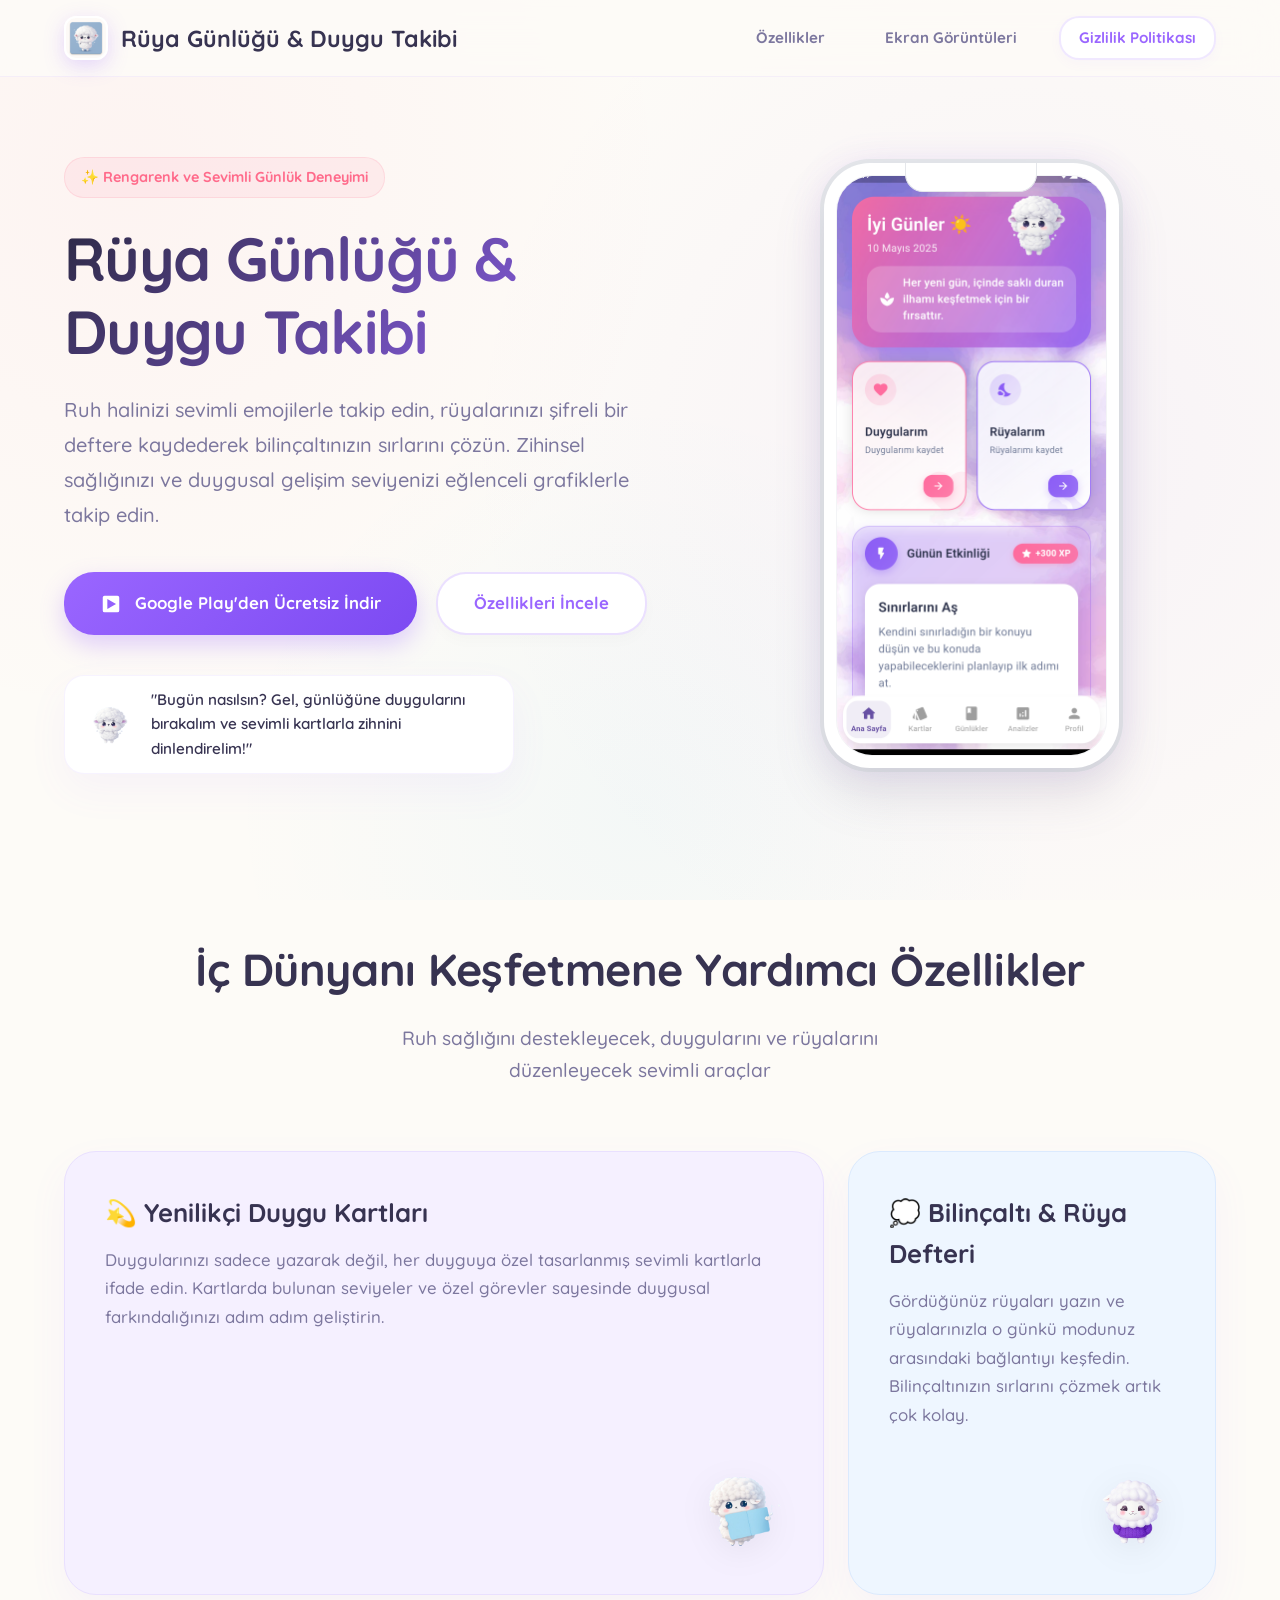
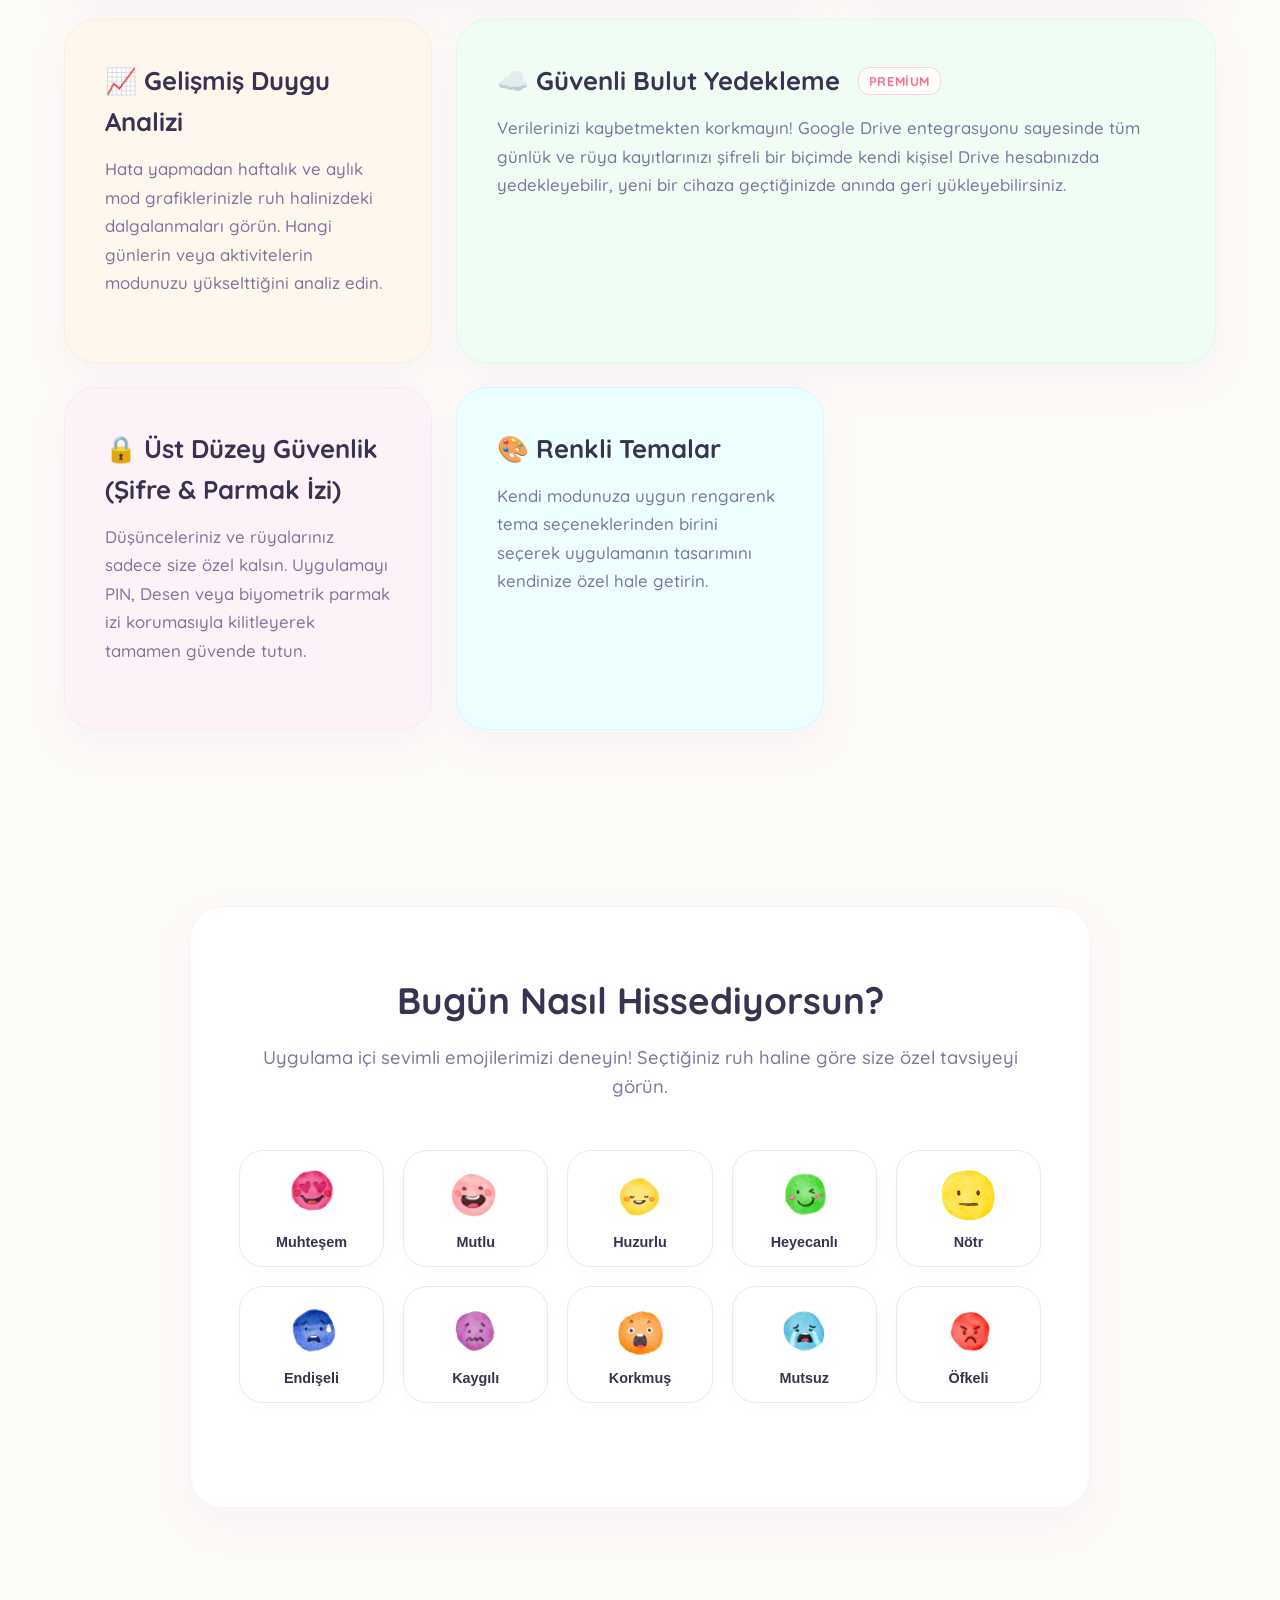
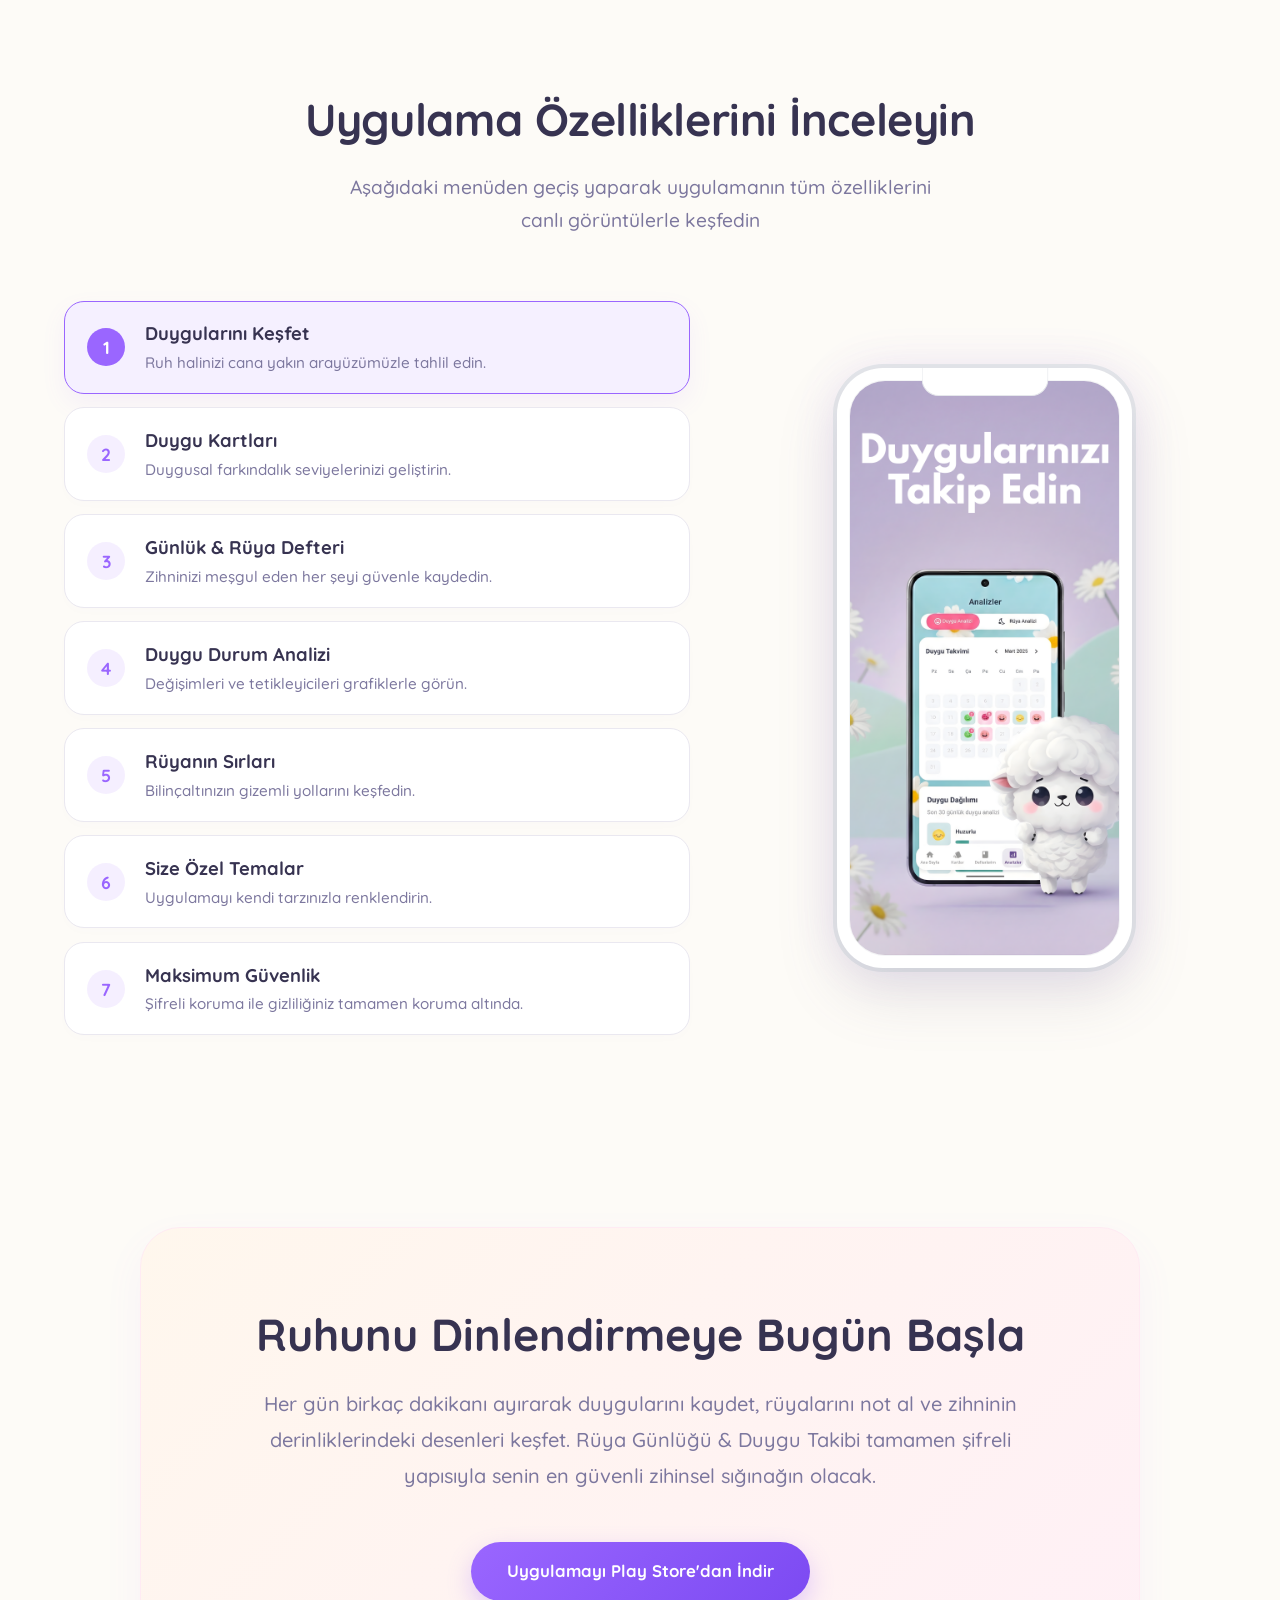
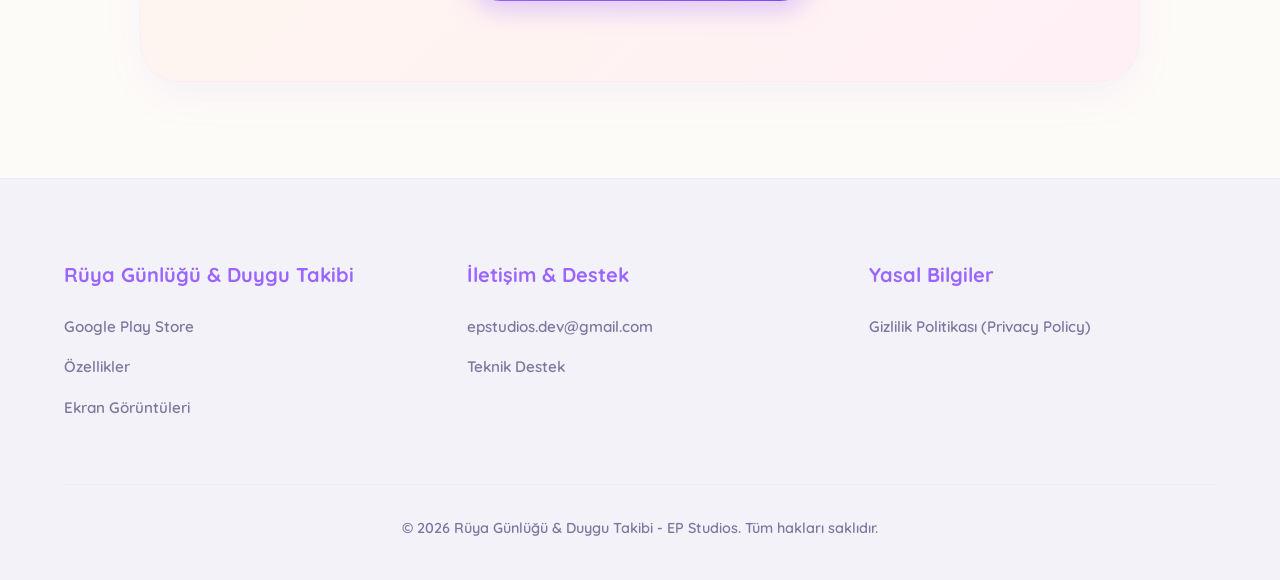
==== commit 1db0de5c: "Replace scrollable screenshots list with interactive phone mockup tour" ====
--- a/index.html
+++ b/index.html
@@ -574,78 +574,146 @@
             to { opacity: 1; transform: translateY(0); }
         }
 
-        /* Responsive Mood grid */
-        @media (max-width: 768px) {
-            .mood-buttons {
-                grid-template-columns: repeat(3, 1fr);
-            }
-        }
-        @media (max-width: 480px) {
-            .mood-buttons {
-                grid-template-columns: repeat(2, 1fr);
-            }
-        }
-
-        /* Screenshots Section */
-        .screenshots-section {
+        /* Interactive Showcase Section (Device Tour) */
+        .showcase-section {
             padding: 6rem 0;
             position: relative;
         }
 
-        .screenshots-carousel-wrapper {
-            margin-top: 3rem;
+        .showcase-container {
+            display: grid;
+            grid-template-columns: 1.15fr 0.85fr;
+            gap: 4rem;
+            align-items: center;
+            margin-top: 3.5rem;
+        }
+
+        .showcase-tabs {
+            display: flex;
+            flex-direction: column;
+            gap: 0.85rem;
+        }
+
+        .showcase-tab {
+            background: #fff;
+            border: 1.5px solid #eae8f0;
+            border-radius: var(--border-radius-md);
+            padding: 1.1rem 1.4rem;
+            cursor: pointer;
+            text-align: left;
+            display: flex;
+            align-items: center;
+            gap: 1.2rem;
+            transition: all 0.3s cubic-bezier(0.16, 1, 0.3, 1);
+            box-shadow: 0 4px 12px rgba(110, 107, 133, 0.01);
+            user-select: none;
+        }
+
+        .showcase-tab:hover {
+            transform: translateX(6px);
+            border-color: rgba(154, 102, 255, 0.3);
+            box-shadow: 0 8px 20px rgba(154, 102, 255, 0.04);
+        }
+
+        .showcase-tab.active {
+            background-color: var(--pastel-purple);
+            border-color: var(--primary-color);
+            box-shadow: 0 10px 25px rgba(154, 102, 255, 0.08);
+        }
+
+        .showcase-tab-num {
+            font-size: 1.1rem;
+            font-weight: 800;
+            color: var(--primary-color);
+            background: rgba(154, 102, 255, 0.1);
+            width: 38px;
+            height: 38px;
+            border-radius: 50%;
+            display: flex;
+            align-items: center;
+            justify-content: center;
+            flex-shrink: 0;
+            transition: all 0.3s ease;
+        }
+
+        .showcase-tab.active .showcase-tab-num {
+            background: var(--primary-color);
+            color: #fff;
+        }
+
+        .showcase-tab-content h4 {
+            font-size: 1.15rem;
+            font-weight: 800;
+            color: var(--text-primary);
+            margin-bottom: 0.15rem;
+        }
+
+        .showcase-tab-content p {
+            font-size: 0.95rem;
+            color: var(--text-secondary);
+            margin: 0;
+            font-weight: 500;
+        }
+
+        .showcase-mockup-wrapper {
+            display: flex;
+            justify-content: center;
+        }
+
+        .showcase-phone {
             position: relative;
-        }
-
-        .screenshots-carousel {
-            display: flex;
-            gap: 2rem;
-            overflow-x: auto;
-            scroll-snap-type: x mandatory;
-            padding: 1rem 10px 2.5rem 10px;
-            scrollbar-width: thin;
-            scrollbar-color: var(--primary-color) transparent;
-        }
-
-        .screenshots-carousel::-webkit-scrollbar {
-            height: 6px;
-        }
-
-        .screenshots-carousel::-webkit-scrollbar-track {
-            background: rgba(154, 102, 255, 0.02);
-            border-radius: 10px;
-        }
-
-        .screenshots-carousel::-webkit-scrollbar-thumb {
-            background: rgba(154, 102, 255, 0.2);
-            border-radius: 10px;
-        }
-
-        .screenshots-carousel::-webkit-scrollbar-thumb:hover {
-            background: var(--primary-color);
-        }
-
-        .screenshot-item {
-            flex: 0 0 280px;
-            scroll-snap-align: start;
-            border-radius: 28px;
+            width: 295px;
+            height: 600px;
+            background: #fff;
+            border-radius: 46px;
+            padding: 12px;
+            box-shadow: 0 25px 60px rgba(110, 107, 133, 0.18),
+                        0 0 0 4px #e5e7eb,
+                        0 0 45px rgba(154, 102, 255, 0.12);
+        }
+
+        .showcase-phone::before {
+            content: "";
+            position: absolute;
+            top: 0;
+            left: 50%;
+            transform: translateX(-50%);
+            width: 125px;
+            height: 27px;
+            background: #fff;
+            border-bottom-left-radius: 17px;
+            border-bottom-right-radius: 17px;
+            border: 1px solid #e5e7eb;
+            border-top: none;
+            z-index: 10;
+        }
+
+        .showcase-screen {
+            width: 100%;
+            height: 100%;
+            border-radius: 36px;
             overflow: hidden;
-            box-shadow: 0 15px 35px rgba(110, 107, 133, 0.12);
-            border: 1px solid rgba(154, 102, 255, 0.08);
-            transition: all 0.4s cubic-bezier(0.175, 0.885, 0.32, 1.275);
-            background: #fff;
-        }
-
-        .screenshot-item:hover {
-            transform: translateY(-8px) scale(1.02);
-            border-color: var(--primary-color);
-            box-shadow: var(--hover-shadow);
-        }
-
-        .screenshot-item img {
+            background: #faf9f6;
+            border: 1px solid #f3f4f6;
+            position: relative;
+        }
+
+        .showcase-screen img {
+            position: absolute;
+            top: 0;
+            left: 0;
             width: 100%;
-            height: auto;
+            height: 100%;
+            object-fit: cover;
+            opacity: 0;
+            transition: opacity 0.4s ease-in-out;
+            z-index: 1;
             display: block;
+        }
+
+        .showcase-screen img.active {
+            opacity: 1;
+            z-index: 2;
         }
 
         /* App Showcase / Banner Card */
@@ -764,6 +832,35 @@
 
             .bento-item-lg {
                 grid-column: span 2;
+            }
+
+            /* Showcase layout for mobile */
+            .showcase-container {
+                grid-template-columns: 1fr;
+                gap: 2.5rem;
+            }
+
+            .showcase-tabs {
+                flex-direction: row;
+                overflow-x: auto;
+                padding-bottom: 1.2rem;
+                scroll-snap-type: x mandatory;
+                scrollbar-width: none;
+            }
+
+            .showcase-tabs::-webkit-scrollbar {
+                display: none;
+            }
+
+            .showcase-tab {
+                flex: 0 0 auto;
+                scroll-snap-align: start;
+                padding: 0.9rem 1.2rem;
+                gap: 0.8rem;
+            }
+
+            .showcase-mockup-wrapper {
+                order: 2;
             }
         }
 
@@ -881,7 +978,7 @@
                 <div class="bento-item bento-orange">
                     <div class="bento-content">
                         <h3>📈 Gelişmiş Duygu Analizi</h3>
-                        <p>Haftalık ve aylık mod grafiklerinizle ruh halinizdeki dalgalanmaları görün. Hangi günlerin veya aktivitelerin modunuzu yükselttiğini analiz edin.</p>
+                        <p>Hata yapmadan haftalık ve aylık mod grafiklerinizle ruh halinizdeki dalgalanmaları görün. Hangi günlerin veya aktivitelerin modunuzu yükselttiğini analiz edin.</p>
                     </div>
                 </div>
                 
@@ -970,43 +1067,87 @@
         </div>
     </section>
 
-    <!-- Gallery / ASO Screenshots Section -->
-    <section id="screenshots" class="screenshots-section">
+    <!-- Gallery / Interactive Showcase Section (Device Tour) -->
+    <section id="screenshots" class="showcase-section">
         <div class="container">
             <div class="section-title-wrapper">
-                <h2 class="section-title">Uygulamadan Canlı Görüntüler</h2>
-                <p class="section-subtitle">Duygu Takibi ve Rüya Günlüğü uygulamasının rengarenk ve samimi tasarımları</p>
+                <h2 class="section-title">Uygulama Özelliklerini İnceleyin</h2>
+                <p class="section-subtitle">Aşağıdaki menüden geçiş yaparak uygulamanın tüm özelliklerini canlı görüntülerle keşfedin</p>
             </div>
             
-            <div class="screenshots-carousel-wrapper">
-                <div class="screenshots-carousel">
-                    <!-- Screenshot 1 -->
-                    <div class="screenshot-item">
-                        <img src="./images/duygu-kesfet.png" alt="Duygu Dünyanızı Keşfedin">
-                    </div>
-                    <!-- Screenshot 2 -->
-                    <div class="screenshot-item">
-                        <img src="./images/duygu-kartlari.png" alt="Duygu Kartlarıyla Gelişin">
-                    </div>
-                    <!-- Screenshot 3 -->
-                    <div class="screenshot-item">
-                        <img src="./images/duygu-ruya-kaydet.png" alt="Duygu ve Rüyaları Kaydedin">
-                    </div>
-                    <!-- Screenshot 4 -->
-                    <div class="screenshot-item">
-                        <img src="./images/duygu-analiz.png" alt="Duygu Analiz">
-                    </div>
-                    <!-- Screenshot 5 -->
-                    <div class="screenshot-item">
-                        <img src="./images/ruya-sirlari.png" alt="Rüya Sırları">
-                    </div>
-                    <!-- Screenshot 6 -->
-                    <div class="screenshot-item">
-                        <img src="./images/temalar.png" alt="Size Özel Temalar">
-                    </div>
-                    <!-- Screenshot 7 -->
-                    <div class="screenshot-item">
-                        <img src="./images/dusunceler-ozel.png" alt="Düşünceleriniz Size Özel">
+            <div class="showcase-container">
+                <!-- Tabs on the left -->
+                <div class="showcase-tabs">
+                    <!-- Tab 1 -->
+                    <div class="showcase-tab active" onclick="showScreenshot(0)">
+                        <div class="showcase-tab-num">1</div>
+                        <div class="showcase-tab-content">
+                            <h4>Duygularını Keşfet</h4>
+                            <p>Ruh halinizi cana yakın arayüzümüzle tahlil edin.</p>
+                        </div>
+                    </div>
+                    <!-- Tab 2 -->
+                    <div class="showcase-tab" onclick="showScreenshot(1)">
+                        <div class="showcase-tab-num">2</div>
+                        <div class="showcase-tab-content">
+                            <h4>Duygu Kartları</h4>
+                            <p>Duygusal farkındalık seviyelerinizi geliştirin.</p>
+                        </div>
+                    </div>
+                    <!-- Tab 3 -->
+                    <div class="showcase-tab" onclick="showScreenshot(2)">
+                        <div class="showcase-tab-num">3</div>
+                        <div class="showcase-tab-content">
+                            <h4>Günlük & Rüya Defteri</h4>
+                            <p>Zihninizi meşgul eden her şeyi güvenle kaydedin.</p>
+                        </div>
+                    </div>
+                    <!-- Tab 4 -->
+                    <div class="showcase-tab" onclick="showScreenshot(3)">
+                        <div class="showcase-tab-num">4</div>
+                        <div class="showcase-tab-content">
+                            <h4>Duygu Durum Analizi</h4>
+                            <p>Değişimleri ve tetikleyicileri grafiklerle görün.</p>
+                        </div>
+                    </div>
+                    <!-- Tab 5 -->
+                    <div class="showcase-tab" onclick="showScreenshot(4)">
+                        <div class="showcase-tab-num">5</div>
+                        <div class="showcase-tab-content">
+                            <h4>Rüyanın Sırları</h4>
+                            <p>Bilinçaltınızın gizemli yollarını keşfedin.</p>
+                        </div>
+                    </div>
+                    <!-- Tab 6 -->
+                    <div class="showcase-tab" onclick="showScreenshot(5)">
+                        <div class="showcase-tab-num">6</div>
+                        <div class="showcase-tab-content">
+                            <h4>Size Özel Temalar</h4>
+                            <p>Uygulamayı kendi tarzınızla renklendirin.</p>
+                        </div>
+                    </div>
+                    <!-- Tab 7 -->
+                    <div class="showcase-tab" onclick="showScreenshot(6)">
+                        <div class="showcase-tab-num">7</div>
+                        <div class="showcase-tab-content">
+                            <h4>Maksimum Güvenlik</h4>
+                            <p>Şifreli koruma ile gizliliğiniz tamamen koruma altında.</p>
+                        </div>
+                    </div>
+                </div>
+
+                <!-- Showcase Phone Mockup on the right -->
+                <div class="showcase-mockup-wrapper">
+                    <div class="showcase-phone">
+                        <div class="showcase-screen">
+                            <img id="screenshot-img-0" src="./images/duygu-kesfet.png" class="active" alt="Duygu Dünyanızı Keşfedin">
+                            <img id="screenshot-img-1" src="./images/duygu-kartlari.png" alt="Duygu Kartlarıyla Gelişin">
+                            <img id="screenshot-img-2" src="./images/duygu-ruya-kaydet.png" alt="Duygu ve Rüyaları Kaydedin">
+                            <img id="screenshot-img-3" src="./images/duygu-analiz.png" alt="Duygu Analiz">
+                            <img id="screenshot-img-4" src="./images/ruya-sirlari.png" alt="Rüya Sırları">
+                            <img id="screenshot-img-5" src="./images/temalar.png" alt="Size Özel Temalar">
+                            <img id="screenshot-img-6" src="./images/dusunceler-ozel.png" alt="Düşünceleriniz Size Özel">
+                        </div>
                     </div>
                 </div>
             </div>
@@ -1061,8 +1202,39 @@
         </div>
     </footer>
 
-    <!-- Interactive mood logic -->
+    <!-- Interactive mood logic & Showcase logic -->
     <script>
+        // Interactive Showcase Switching
+        function showScreenshot(tabIndex) {
+            // 1. Get all tabs and remove active class
+            const tabs = document.querySelectorAll('.showcase-tab');
+            tabs.forEach(tab => tab.classList.remove('active'));
+            
+            // 2. Add active class to clicked tab
+            tabs[tabIndex].classList.add('active');
+            
+            // 3. Get all images in phone screen and remove active class
+            const images = document.querySelectorAll('.showcase-screen img');
+            images.forEach(img => img.classList.remove('active'));
+            
+            // 4. Set the target image as active
+            const targetImg = document.getElementById(`screenshot-img-${tabIndex}`);
+            if (targetImg) {
+                targetImg.classList.add('active');
+            }
+            
+            // 5. Scroll the tab into view on mobile (horizontal layout)
+            if (window.innerWidth <= 968) {
+                const tab = tabs[tabIndex];
+                const container = document.querySelector('.showcase-tabs');
+                container.scrollTo({
+                    left: tab.offsetLeft - (container.offsetWidth / 2) + (tab.offsetWidth / 2),
+                    behavior: 'smooth'
+                });
+            }
+        }
+
+        // Interactive mood selections
         function selectMood(btn, type, name, emojiName) {
             // Remove selected class from all buttons
             document.querySelectorAll('.mood-btn').forEach(button => {
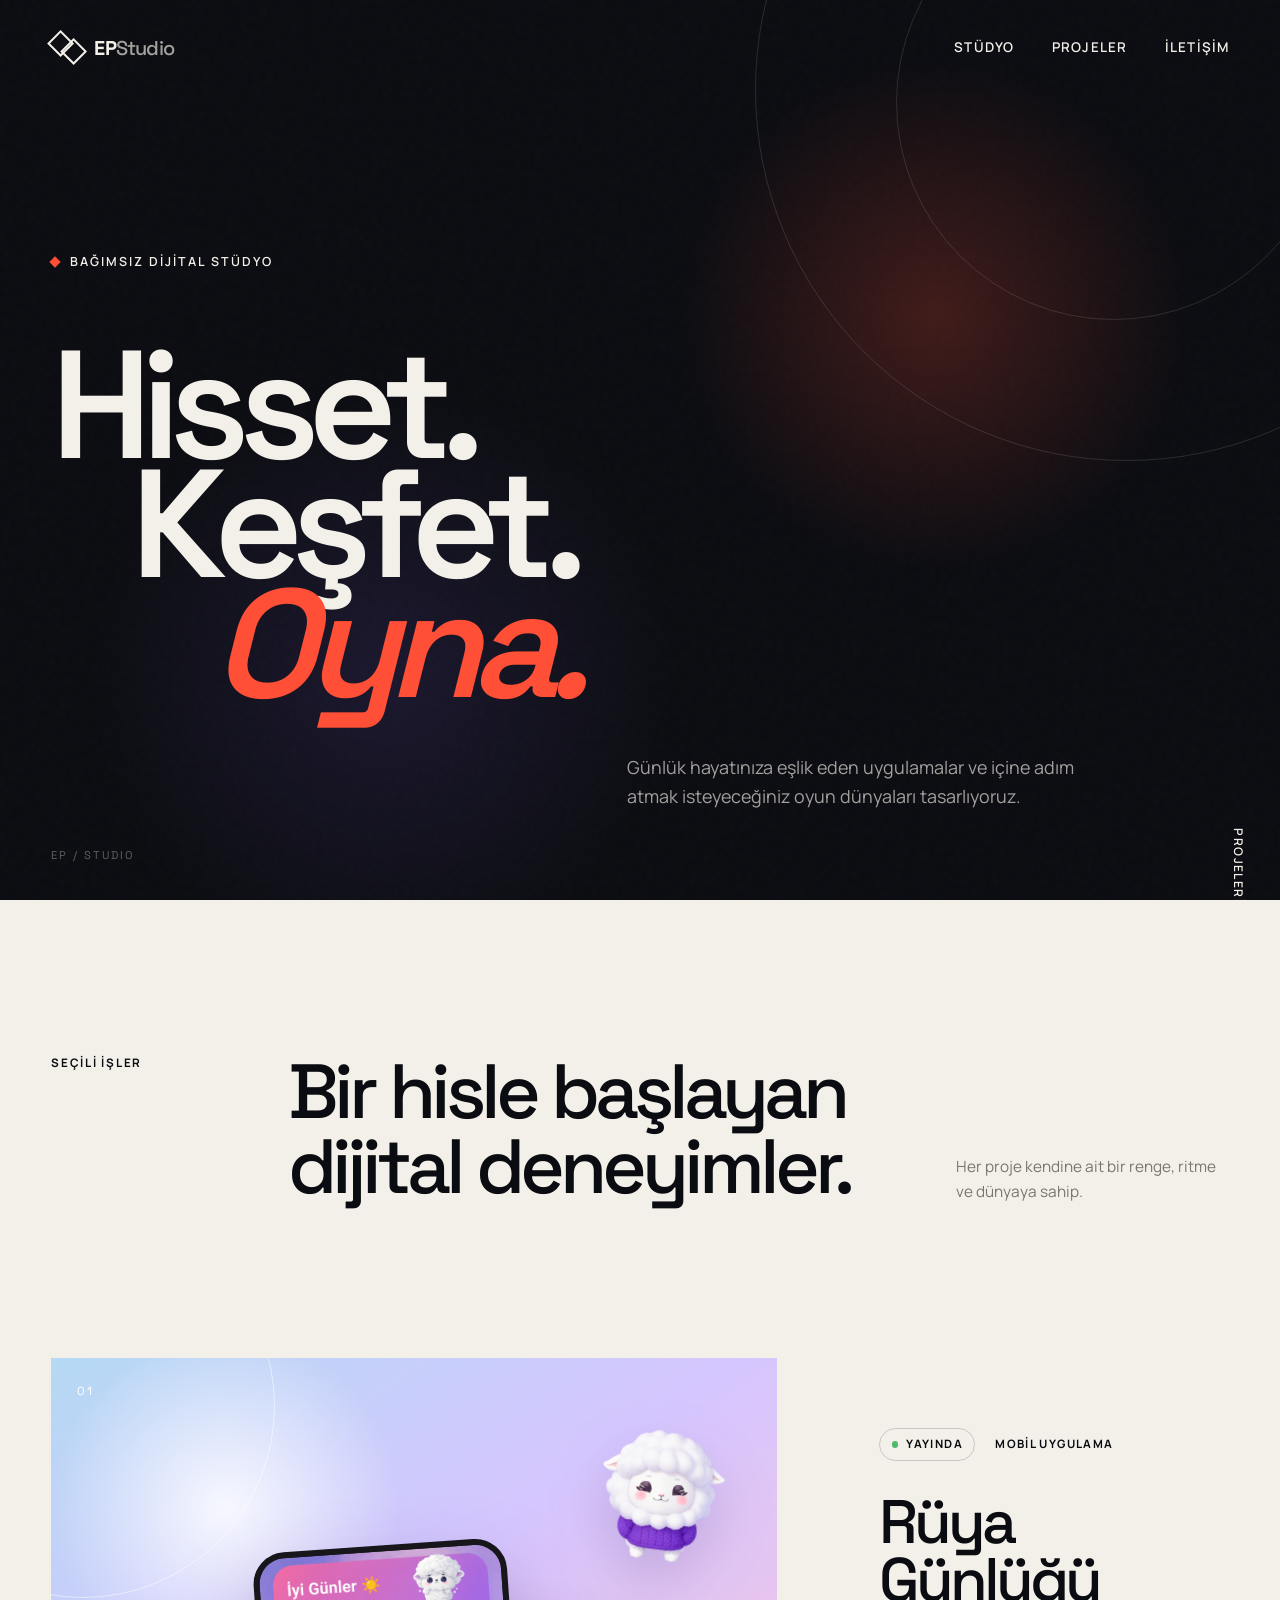
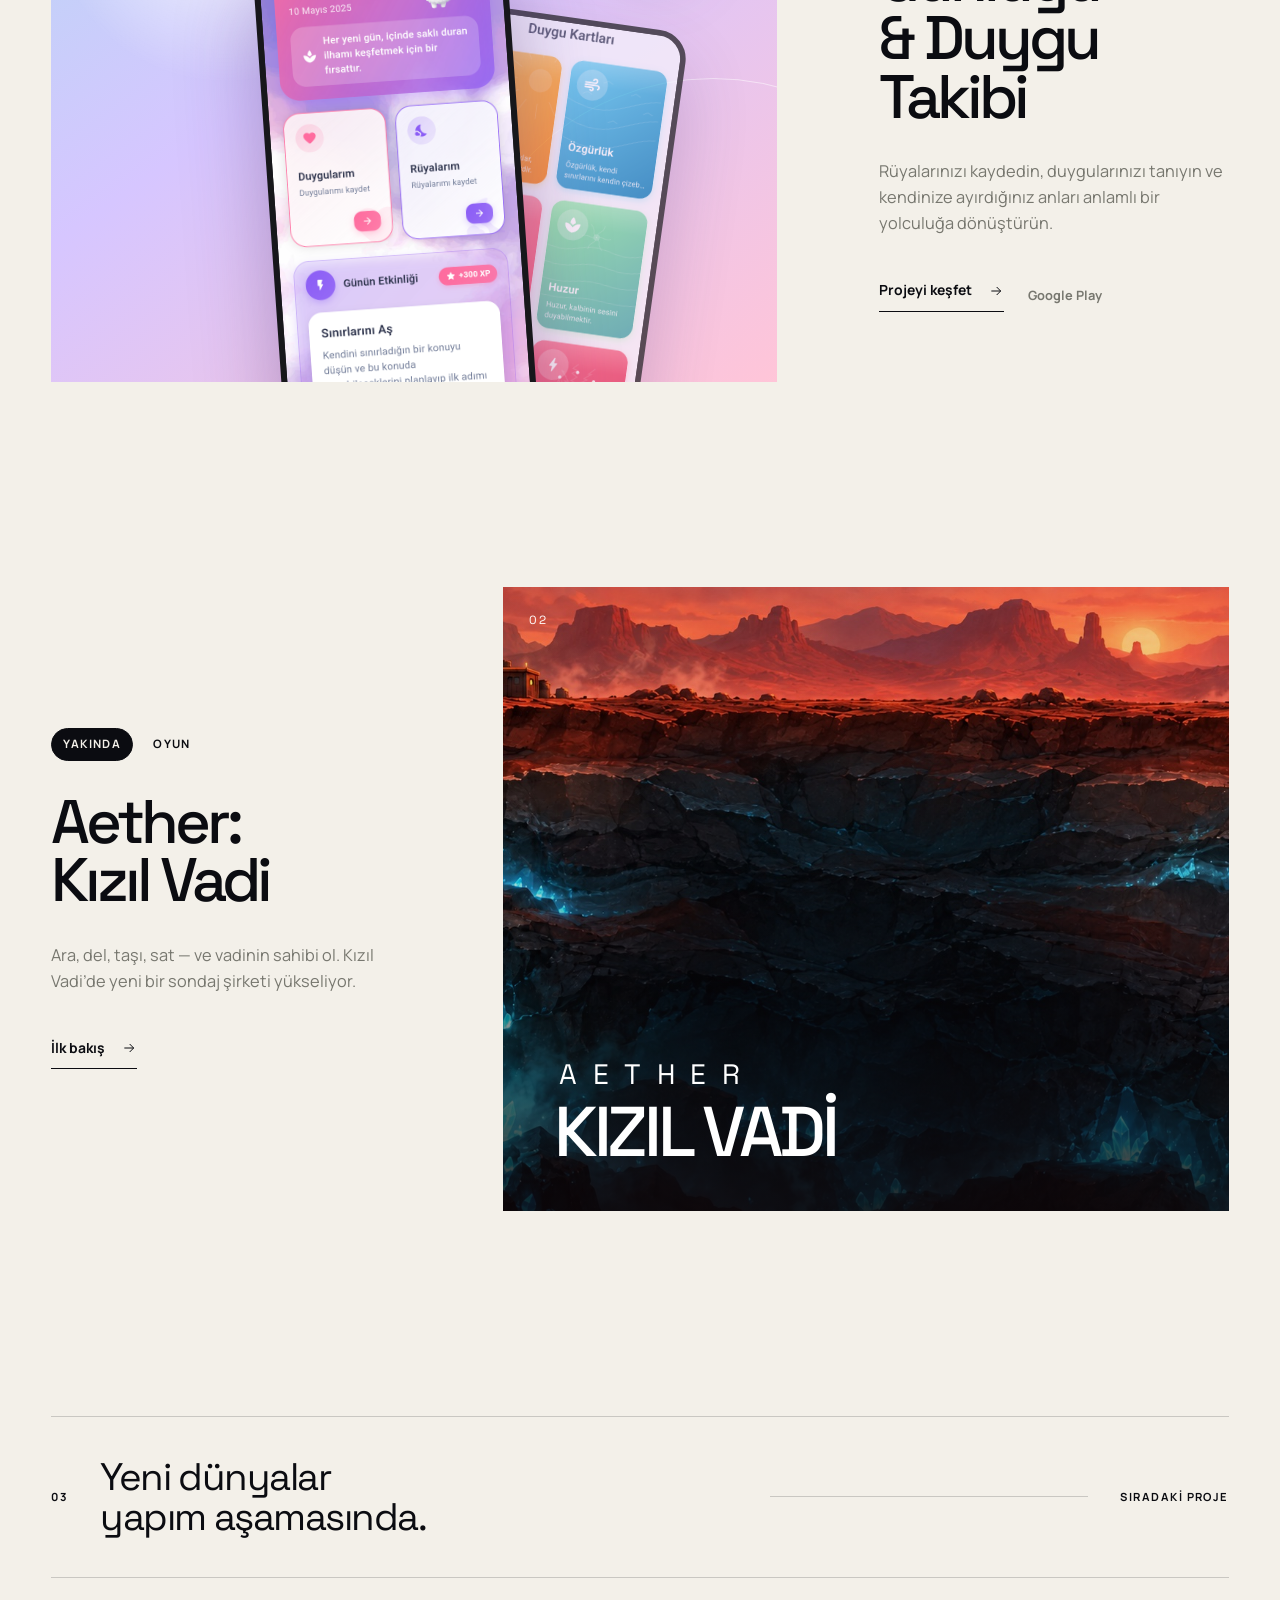
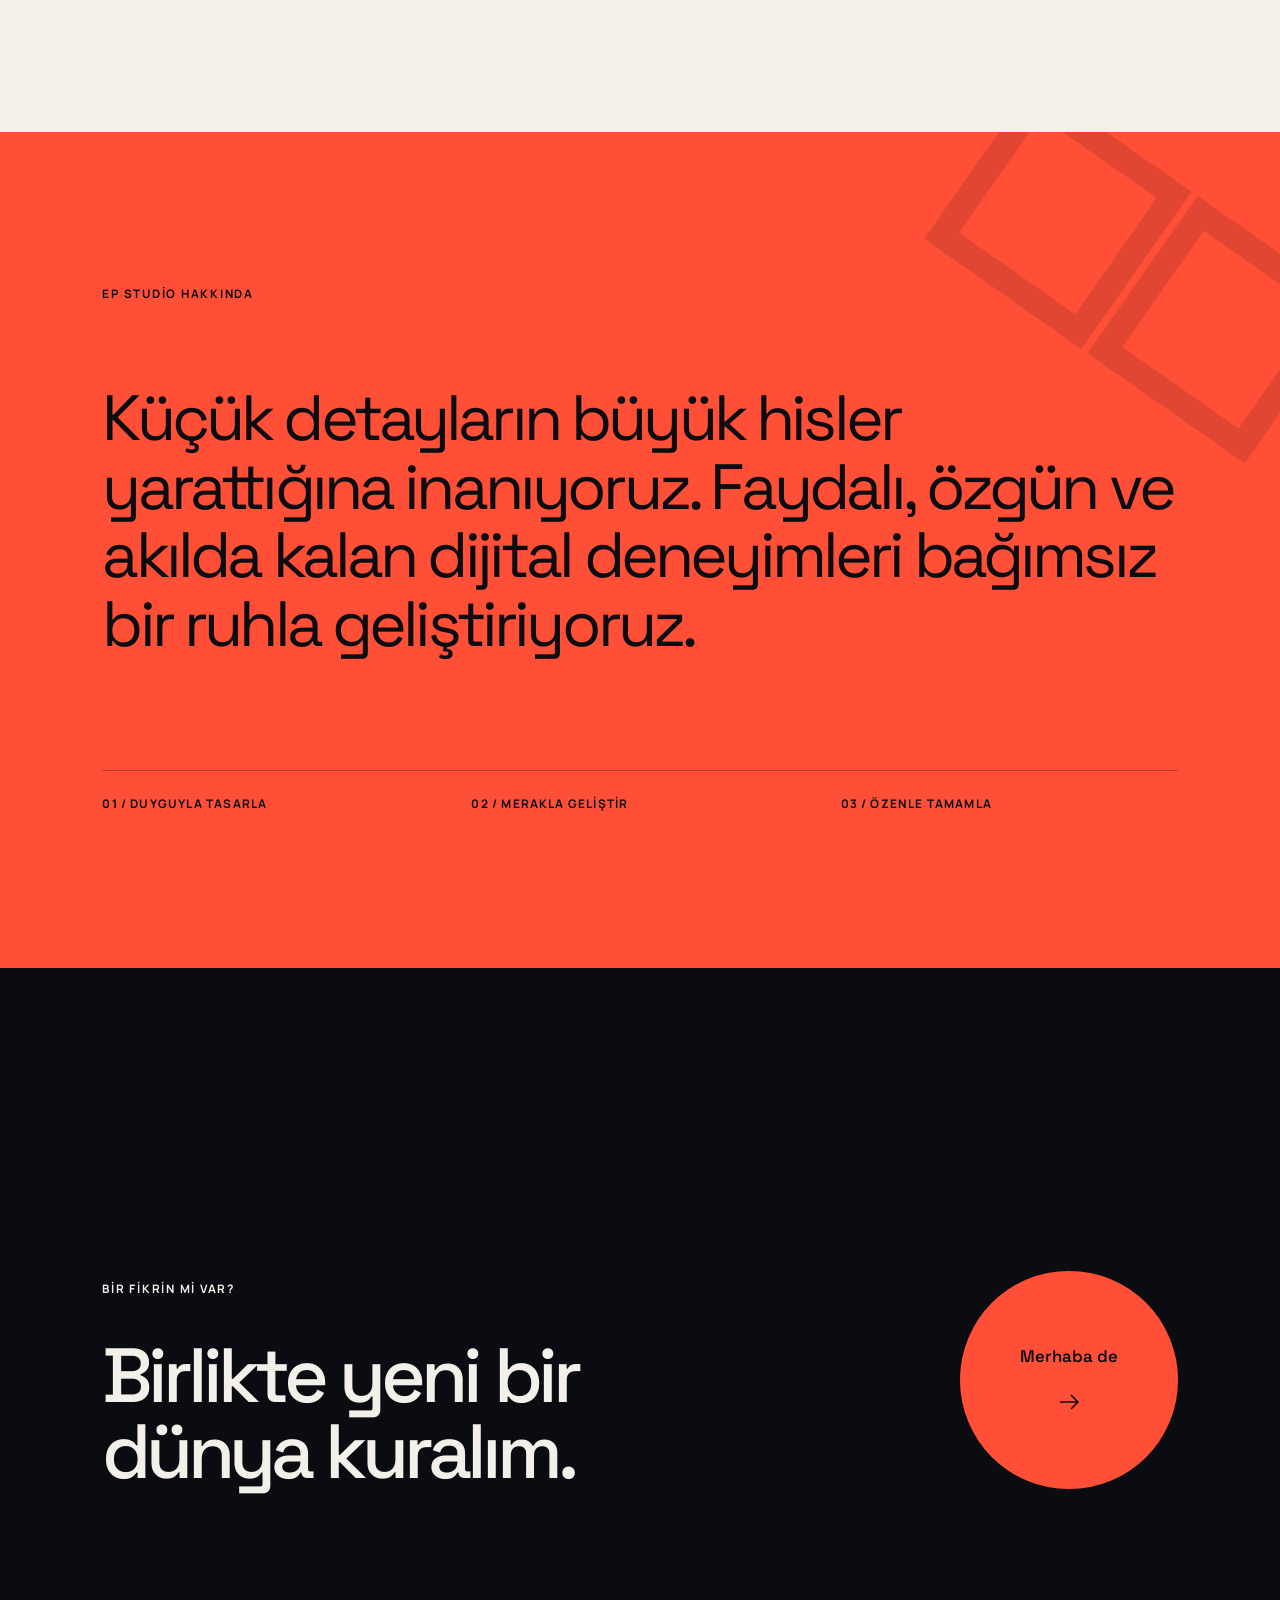
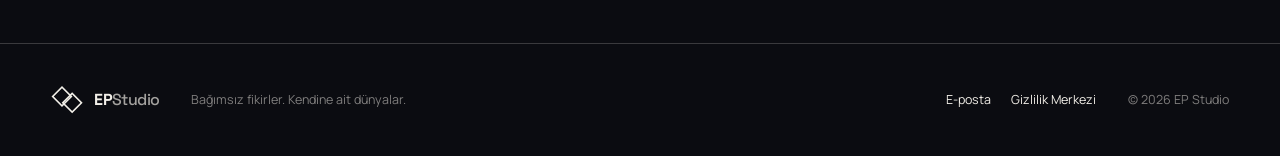
==== commit 7ad7573c: "Redesign homepage as EP Studio portfolio" ====
--- a/index.html
+++ b/index.html
@@ -1,1331 +1,163 @@
-<!DOCTYPE html>
+<!doctype html>
 <html lang="tr">
-<head>
-    <meta charset="UTF-8">
-    <meta name="viewport" content="width=device-width, initial-scale=1.0">
-    <title>Rüya Günlüğü & Duygu Takibi - Kişisel Günlüğünüz</title>
-    <meta name="description" content="Rüya Günlüğü & Duygu Takibi uygulaması ile rüyalarınızı kaydedin, duygu durumunuzu takip edin ve şifreli güvenli günlük tutmanın keyfini çıkarın.">
-    
-    <!-- App Icon Favicon -->
-    <link rel="icon" type="image/png" href="./images/app-icon.png">
-    <link rel="apple-touch-icon" href="./images/app-icon.png">
-    
-    <!-- Quicksand Font (App Font) -->
-    <link rel="preconnect" href="https://fonts.googleapis.com">
-    <link rel="preconnect" href="https://fonts.gstatic.com" crossorigin>
-    <link href="https://fonts.googleapis.com/css2?family=Quicksand:wght@400;500;600;700;800&display=swap" rel="stylesheet">
-    
-    <style>
-        :root {
-            --bg-color: #fdfbf7;
-            --text-primary: #373351;
-            --text-secondary: #7c779e;
-            --primary-color: #9a66ff;
-            --primary-hover: #834ff2;
-            --accent-color: #ff6b8b;
-            --card-shadow: 0 16px 40px rgba(154, 102, 255, 0.06);
-            --hover-shadow: 0 20px 48px rgba(154, 102, 255, 0.15);
-            --border-radius-lg: 32px;
-            --border-radius-md: 20px;
-            --border-radius-sm: 14px;
-            --font-app: 'Quicksand', sans-serif;
-            
-            /* Pastel Card Colors */
-            --pastel-purple: #f5f0ff;
-            --pastel-blue: #eef6ff;
-            --pastel-orange: #fff6ed;
-            --pastel-green: #f0fdf4;
-            --pastel-pink: #fdf2f8;
-            --pastel-cyan: #ecfeff;
-        }
+  <head>
+    <meta charset="UTF-8" />
+    <meta name="viewport" content="width=device-width, initial-scale=1" />
+    <meta name="theme-color" content="#08090d" />
+    <meta name="description" content="EP Studio; duygulara dokunan uygulamalar ve keşfedilecek yeni dünyalar tasarlayan bağımsız bir dijital stüdyo." />
+    <title>EP Studio — Hisset. Keşfet. Oyna.</title>
+    <link rel="icon" type="image/svg+xml" href="./assets/favicon.svg" />
+    <link rel="preconnect" href="https://fonts.googleapis.com" />
+    <link rel="preconnect" href="https://fonts.gstatic.com" crossorigin />
+    <link href="https://fonts.googleapis.com/css2?family=Manrope:wght@400;500;600;700;800&amp;family=Space+Grotesk:wght@500;600;700&amp;display=swap" rel="stylesheet" />
+    <link rel="stylesheet" href="./assets/css/site.css" />
+  </head>
+  <body class="home-page">
+    <a class="skip-link" href="#work">İçeriğe geç</a>
 
-        * {
-            margin: 0;
-            padding: 0;
-            box-sizing: border-box;
-            scroll-behavior: smooth;
-        }
-
-        body {
-            font-family: var(--font-app);
-            color: var(--text-primary);
-            background-color: var(--bg-color);
-            background-image: 
-                radial-gradient(circle at 10% 20%, rgba(255, 107, 139, 0.05) 0%, transparent 40%),
-                radial-gradient(circle at 80% 50%, rgba(154, 102, 255, 0.06) 0%, transparent 50%),
-                radial-gradient(circle at 50% 90%, rgba(14, 165, 233, 0.04) 0%, transparent 40%);
-            background-attachment: fixed;
-            min-height: 100vh;
-            overflow-x: hidden;
-            line-height: 1.6;
-        }
-
-        .container {
-            max-width: 1200px;
-            margin: 0 auto;
-            padding: 0 24px;
-        }
-
-        /* Navigation Bar */
-        .header {
-            background: rgba(253, 251, 247, 0.85);
-            backdrop-filter: blur(20px);
-            -webkit-backdrop-filter: blur(20px);
-            border-bottom: 1px solid rgba(154, 102, 255, 0.08);
-            padding: 1rem 0;
-            position: sticky;
-            top: 0;
-            z-index: 100;
-        }
-
-        .nav {
-            display: flex;
-            justify-content: space-between;
-            align-items: center;
-        }
-
-        .logo {
-            font-size: 1.45rem;
-            font-weight: 800;
-            display: flex;
-            align-items: center;
-            gap: 0.8rem;
-            text-decoration: none;
-            color: var(--text-primary);
-            transition: transform 0.2s ease;
-        }
-
-        .logo:hover {
-            transform: scale(1.02);
-        }
-
-        .app-icon {
-            width: 44px;
-            height: 44px;
-            background-image: url('./images/app-icon.png');
-            background-size: cover;
-            background-position: center;
-            border-radius: 12px;
-            box-shadow: 0 6px 20px rgba(154, 102, 255, 0.25);
-            border: 2px solid #fff;
-        }
-
-        .nav-links {
-            display: flex;
-            gap: 1.5rem;
-            align-items: center;
-        }
-
-        .nav-links a {
-            color: var(--text-secondary);
-            text-decoration: none;
-            font-weight: 700;
-            font-size: 0.95rem;
-            transition: all 0.3s ease;
-            padding: 8px 18px;
-            border-radius: 20px;
-        }
-
-        .nav-links a:hover {
-            color: var(--primary-color);
-            background: rgba(154, 102, 255, 0.05);
-        }
-
-        .nav-links a.policy-link {
-            border: 2px solid rgba(154, 102, 255, 0.15);
-            background: #fff;
-            color: var(--primary-color);
-            box-shadow: 0 4px 12px rgba(154, 102, 255, 0.04);
-        }
-
-        .nav-links a.policy-link:hover {
-            background: var(--primary-color);
-            color: #fff;
-            border-color: var(--primary-color);
-        }
-
-        /* Hero Section */
-        .hero {
-            padding: 5rem 0 4rem 0;
-            position: relative;
-        }
-
-        .hero-content {
-            display: grid;
-            grid-template-columns: 1.1fr 0.9fr;
-            gap: 4rem;
-            align-items: center;
-        }
-
-        .hero-text {
-            text-align: left;
-        }
-
-        .hero-badge {
-            display: inline-flex;
-            align-items: center;
-            gap: 0.5rem;
-            background: rgba(255, 107, 139, 0.08);
-            color: var(--accent-color);
-            padding: 8px 16px;
-            border-radius: 20px;
-            font-weight: 700;
-            font-size: 0.9rem;
-            margin-bottom: 1.5rem;
-            border: 1px solid rgba(255, 107, 139, 0.15);
-        }
-
-        .hero-text h1 {
-            font-size: 3.8rem;
-            font-weight: 850;
-            line-height: 1.2;
-            margin-bottom: 1.5rem;
-            background: linear-gradient(135deg, #2d2a45 0%, #9a66ff 100%);
-            -webkit-background-clip: text;
-            -webkit-text-fill-color: transparent;
-            letter-spacing: -0.02em;
-        }
-
-        .hero-text p {
-            font-size: 1.25rem;
-            color: var(--text-secondary);
-            line-height: 1.75;
-            margin-bottom: 2.5rem;
-            font-weight: 500;
-        }
-
-        .cta-buttons {
-            display: flex;
-            gap: 1.2rem;
-            flex-wrap: wrap;
-            margin-bottom: 2.5rem;
-        }
-
-        .cta-button {
-            display: inline-flex;
-            align-items: center;
-            justify-content: center;
-            background: linear-gradient(135deg, var(--primary-color) 0%, #7c4af2 100%);
-            color: #fff;
-            padding: 16px 36px;
-            border-radius: 30px;
-            text-decoration: none;
-            font-weight: 800;
-            font-size: 1.05rem;
-            box-shadow: 0 10px 25px rgba(154, 102, 255, 0.3);
-            transition: all 0.3s cubic-bezier(0.175, 0.885, 0.32, 1.275);
-            border: none;
-            gap: 0.8rem;
-        }
-
-        .cta-button:hover {
-            transform: translateY(-4px) scale(1.02);
-            box-shadow: 0 15px 30px rgba(154, 102, 255, 0.45);
-        }
-
-        .cta-button.secondary {
-            background: #fff;
-            border: 2px solid rgba(154, 102, 255, 0.2);
-            box-shadow: 0 6px 15px rgba(0,0,0,0.02);
-            color: var(--primary-color);
-        }
-
-        .cta-button.secondary:hover {
-            background: rgba(154, 102, 255, 0.04);
-            border-color: var(--primary-color);
-            box-shadow: 0 8px 20px rgba(154, 102, 255, 0.1);
-        }
-
-        .play-store-icon {
-            width: 22px;
-            height: 22px;
-        }
-
-        /* Mascot Speech Bubble */
-        .mascot-bubble-wrapper {
-            display: flex;
-            align-items: center;
-            gap: 1rem;
-            background: #fff;
-            padding: 12px 20px;
-            border-radius: var(--border-radius-md);
-            box-shadow: var(--card-shadow);
-            border: 1px solid rgba(154, 102, 255, 0.08);
-            max-width: 450px;
-        }
-
-        .mascot-bubble-img {
-            width: 50px;
-            height: auto;
-            animation: gentle-shake 3s ease-in-out infinite;
-        }
-
-        .mascot-bubble-text {
-            font-size: 0.95rem;
-            color: var(--text-primary);
-            font-weight: 600;
-        }
-
-        @keyframes gentle-shake {
-            0%, 100% { transform: rotate(0deg) translateY(0); }
-            25% { transform: rotate(3deg) translateY(-2px); }
-            75% { transform: rotate(-3deg) translateY(1px); }
-        }
-
-        /* White Device Mockup */
-        .phone-mockup-wrapper {
-            display: flex;
-            justify-content: center;
-            align-items: center;
-            position: relative;
-        }
-
-        .phone-mockup {
-            position: relative;
-            width: 295px;
-            height: 605px;
-            background: #fff;
-            border-radius: 46px;
-            padding: 12px;
-            box-shadow: 0 25px 50px rgba(110, 107, 133, 0.18),
-                        0 0 0 4px #e5e7eb,
-                        0 0 35px rgba(154, 102, 255, 0.12);
-            animation: floating 5s ease-in-out infinite;
-        }
-
-        .phone-mockup::before {
-            content: "";
-            position: absolute;
-            top: 0;
-            left: 50%;
-            transform: translateX(-50%);
-            width: 130px;
-            height: 28px;
-            background: #fff;
-            border-bottom-left-radius: 18px;
-            border-bottom-right-radius: 18px;
-            border: 1px solid #e5e7eb;
-            border-top: none;
-            z-index: 10;
-        }
-
-        .phone-screen {
-            width: 100%;
-            height: 100%;
-            border-radius: 36px;
-            overflow: hidden;
-            background: #faf9f6;
-            border: 1px solid #f3f4f6;
-        }
-
-        .phone-screen img {
-            width: 100%;
-            height: 100%;
-            object-fit: cover;
-            display: block;
-        }
-
-        @keyframes floating {
-            0%, 100% { transform: translateY(0px); }
-            50% { transform: translateY(-10px); }
-        }
-
-        /* Features - Bento Grid */
-        .features-section {
-            padding: 6rem 0;
-            position: relative;
-        }
-
-        .section-title-wrapper {
-            text-align: center;
-            margin-bottom: 4rem;
-        }
-
-        .section-title {
-            font-size: 2.8rem;
-            font-weight: 800;
-            color: var(--text-primary);
-            margin-bottom: 1rem;
-            letter-spacing: -0.01em;
-        }
-
-        .section-subtitle {
-            font-size: 1.2rem;
-            color: var(--text-secondary);
-            max-width: 600px;
-            margin: 0 auto;
-            line-height: 1.7;
-            font-weight: 500;
-        }
-
-        .bento-grid {
-            display: grid;
-            grid-template-columns: repeat(3, 1fr);
-            gap: 1.5rem;
-        }
-
-        .bento-item {
-            border-radius: var(--border-radius-lg);
-            padding: 2.5rem;
-            box-shadow: var(--card-shadow);
-            transition: all 0.4s cubic-bezier(0.175, 0.885, 0.32, 1.275);
-            position: relative;
-            overflow: hidden;
-            border: 1px solid transparent;
-            display: flex;
-            flex-direction: column;
-            justify-content: space-between;
-        }
-
-        .bento-item:hover {
-            transform: translateY(-6px);
-            box-shadow: var(--hover-shadow);
-        }
-
-        .bento-item-lg {
-            grid-column: span 2;
-        }
-
-        .bento-content {
-            margin-bottom: 1.5rem;
-        }
-
-        .bento-item h3 {
-            font-size: 1.6rem;
-            font-weight: 800;
-            color: var(--text-primary);
-            margin-bottom: 0.8rem;
-            display: flex;
-            align-items: center;
-            gap: 0.6rem;
-        }
-
-        .bento-item p {
-            color: var(--text-secondary);
-            line-height: 1.7;
-            font-size: 1.05rem;
-            font-weight: 500;
-        }
-
-        /* Mascot inside cards */
-        .bento-mascot-img {
-            width: 85px;
-            height: auto;
-            align-self: flex-end;
-            margin-top: 1rem;
-            filter: drop-shadow(0 8px 16px rgba(0,0,0,0.06));
-            transition: transform 0.4s ease;
-        }
-
-        .bento-item:hover .bento-mascot-img {
-            transform: scale(1.1) rotate(5deg);
-        }
-
-        /* Bento Individual Themes */
-        .bento-purple {
-            background-color: var(--pastel-purple);
-            border-color: #e9e0ff;
-        }
-        .bento-blue {
-            background-color: var(--pastel-blue);
-            border-color: #dbeafe;
-        }
-        .bento-orange {
-            background-color: var(--pastel-orange);
-            border-color: #ffedd5;
-        }
-        .bento-green {
-            background-color: var(--pastel-green);
-            border-color: #dcfce7;
-        }
-        .bento-pink {
-            background-color: var(--pastel-pink);
-            border-color: #fce7f3;
-        }
-        .bento-cyan {
-            background-color: var(--pastel-cyan);
-            border-color: #cffafe;
-        }
-
-        /* Premium Badge */
-        .premium-tag {
-            background: #fff;
-            color: var(--accent-color);
-            border: 1px solid rgba(255, 107, 139, 0.3);
-            padding: 3px 10px;
-            border-radius: 12px;
-            font-size: 0.8rem;
-            font-weight: 700;
-            text-transform: uppercase;
-            letter-spacing: 0.05em;
-            margin-left: 8px;
-            vertical-align: middle;
-        }
-
-        /* Interactive Mood Selector */
-        .mood-check-section {
-            padding: 5rem 0;
-            position: relative;
-        }
-
-        .mood-check-card {
-            background: #fff;
-            border: 1px solid rgba(154, 102, 255, 0.08);
-            border-radius: var(--border-radius-lg);
-            padding: 4rem 3rem;
-            text-align: center;
-            max-width: 900px;
-            margin: 0 auto;
-            box-shadow: var(--card-shadow);
-            position: relative;
-        }
-
-        .mood-check-card h3 {
-            font-size: 2.3rem;
-            font-weight: 800;
-            color: var(--text-primary);
-            margin-bottom: 0.8rem;
-        }
-
-        .mood-check-card p.mood-subtitle {
-            color: var(--text-secondary);
-            margin-bottom: 3rem;
-            font-size: 1.15rem;
-            font-weight: 500;
-        }
-
-        .mood-buttons {
-            display: grid;
-            grid-template-columns: repeat(5, 1fr);
-            gap: 1.2rem;
-            margin-bottom: 2.5rem;
-        }
-
-        .mood-btn {
-            background: #fff;
-            border: 1.5px solid #eae8f0;
-            padding: 16px 12px;
-            border-radius: 24px;
-            cursor: pointer;
-            display: flex;
-            flex-direction: column;
-            align-items: center;
-            gap: 0.8rem;
-            transition: all 0.3s cubic-bezier(0.175, 0.885, 0.32, 1.275);
-            box-shadow: 0 4px 12px rgba(110, 107, 133, 0.02);
-        }
-
-        .mood-btn img {
-            width: 54px;
-            height: 54px;
-            object-fit: contain;
-            transition: transform 0.3s ease;
-        }
-
-        .mood-btn span {
-            font-weight: 700;
-            font-size: 0.9rem;
-            color: var(--text-primary);
-        }
-
-        .mood-btn:hover {
-            transform: translateY(-8px);
-            border-color: var(--primary-color);
-            box-shadow: 0 12px 25px rgba(154, 102, 255, 0.1);
-        }
-
-        .mood-btn:hover img {
-            transform: scale(1.15);
-        }
-
-        .mood-btn.selected {
-            border-color: var(--primary-color);
-            background: var(--pastel-purple);
-            box-shadow: 0 10px 25px rgba(154, 102, 255, 0.15);
-        }
-
-        .mood-response-box {
-            padding: 2rem;
-            border-radius: var(--border-radius-md);
-            border: 1.5px solid transparent;
-            animation: slideDown 0.4s cubic-bezier(0.16, 1, 0.3, 1);
-            text-align: left;
-            box-shadow: 0 8px 24px rgba(154,102,255,0.03);
-        }
-
-        .mood-response-box h4 {
-            font-size: 1.35rem;
-            font-weight: 800;
-            margin-bottom: 0.6rem;
-            display: flex;
-            align-items: center;
-            gap: 0.5rem;
-        }
-
-        .mood-response-box p {
-            font-size: 1.05rem;
-            line-height: 1.7;
-            font-weight: 500;
-            color: var(--text-primary);
-        }
-
-        @keyframes slideDown {
-            from { opacity: 0; transform: translateY(-15px); }
-            to { opacity: 1; transform: translateY(0); }
-        }
-
-        /* Interactive Showcase Section (Device Tour) */
-        .showcase-section {
-            padding: 6rem 0;
-            position: relative;
-        }
-
-        .showcase-container {
-            display: grid;
-            grid-template-columns: 1.15fr 0.85fr;
-            gap: 4rem;
-            align-items: center;
-            margin-top: 3.5rem;
-        }
-
-        .showcase-tabs {
-            display: flex;
-            flex-direction: column;
-            gap: 0.85rem;
-        }
-
-        .showcase-tab {
-            background: #fff;
-            border: 1.5px solid #eae8f0;
-            border-radius: var(--border-radius-md);
-            padding: 1.1rem 1.4rem;
-            cursor: pointer;
-            text-align: left;
-            display: flex;
-            align-items: center;
-            gap: 1.2rem;
-            transition: all 0.3s cubic-bezier(0.16, 1, 0.3, 1);
-            box-shadow: 0 4px 12px rgba(110, 107, 133, 0.01);
-            user-select: none;
-        }
-
-        .showcase-tab:hover {
-            transform: translateX(6px);
-            border-color: rgba(154, 102, 255, 0.3);
-            box-shadow: 0 8px 20px rgba(154, 102, 255, 0.04);
-        }
-
-        .showcase-tab.active {
-            background-color: var(--pastel-purple);
-            border-color: var(--primary-color);
-            box-shadow: 0 10px 25px rgba(154, 102, 255, 0.08);
-        }
-
-        .showcase-tab-num {
-            font-size: 1.1rem;
-            font-weight: 800;
-            color: var(--primary-color);
-            background: rgba(154, 102, 255, 0.1);
-            width: 38px;
-            height: 38px;
-            border-radius: 50%;
-            display: flex;
-            align-items: center;
-            justify-content: center;
-            flex-shrink: 0;
-            transition: all 0.3s ease;
-        }
-
-        .showcase-tab.active .showcase-tab-num {
-            background: var(--primary-color);
-            color: #fff;
-        }
-
-        .showcase-tab-content h4 {
-            font-size: 1.15rem;
-            font-weight: 800;
-            color: var(--text-primary);
-            margin-bottom: 0.15rem;
-        }
-
-        .showcase-tab-content p {
-            font-size: 0.95rem;
-            color: var(--text-secondary);
-            margin: 0;
-            font-weight: 500;
-        }
-
-        .showcase-mockup-wrapper {
-            display: flex;
-            justify-content: center;
-        }
-
-        .showcase-phone {
-            position: relative;
-            width: 295px;
-            height: 600px;
-            background: #fff;
-            border-radius: 46px;
-            padding: 12px;
-            box-shadow: 0 25px 60px rgba(110, 107, 133, 0.18),
-                        0 0 0 4px #e5e7eb,
-                        0 0 45px rgba(154, 102, 255, 0.12);
-        }
-
-        .showcase-phone::before {
-            content: "";
-            position: absolute;
-            top: 0;
-            left: 50%;
-            transform: translateX(-50%);
-            width: 125px;
-            height: 27px;
-            background: #fff;
-            border-bottom-left-radius: 17px;
-            border-bottom-right-radius: 17px;
-            border: 1px solid #e5e7eb;
-            border-top: none;
-            z-index: 10;
-        }
-
-        .showcase-screen {
-            width: 100%;
-            height: 100%;
-            border-radius: 36px;
-            overflow: hidden;
-            background: #faf9f6;
-            border: 1px solid #f3f4f6;
-            position: relative;
-        }
-
-        .showcase-screen img {
-            position: absolute;
-            top: 0;
-            left: 0;
-            width: 100%;
-            height: 100%;
-            object-fit: cover;
-            opacity: 0;
-            transition: opacity 0.4s ease-in-out;
-            z-index: 1;
-            display: block;
-        }
-
-        .showcase-screen img.active {
-            opacity: 1;
-            z-index: 2;
-        }
-
-        /* App Showcase / Banner Card */
-        .about-section {
-            padding: 6rem 0;
-            text-align: center;
-        }
-
-        .about-card {
-            background: linear-gradient(135deg, #fff7ed 0%, #fff0f6 100%);
-            border: 1.5px solid #ffebf3;
-            border-radius: 40px;
-            padding: 5rem 2rem;
-            max-width: 1000px;
-            margin: 0 auto;
-            box-shadow: var(--card-shadow);
-            position: relative;
-        }
-
-        .about-card h2 {
-            font-size: 2.8rem;
-            font-weight: 850;
-            color: var(--text-primary);
-            margin-bottom: 1.5rem;
-            line-height: 1.2;
-        }
-
-        .about-card p {
-            font-size: 1.25rem;
-            color: var(--text-secondary);
-            max-width: 780px;
-            margin: 0 auto 3rem;
-            line-height: 1.8;
-            font-weight: 500;
-        }
-
-        /* Footer */
-        .footer {
-            background: #f4f2f9;
-            border-top: 1px solid rgba(154, 102, 255, 0.06);
-            color: var(--text-primary);
-            padding: 5rem 0 2.5rem;
-        }
-
-        .footer-content {
-            display: grid;
-            grid-template-columns: repeat(auto-fit, minmax(220px, 1fr));
-            gap: 3.5rem;
-            margin-bottom: 4rem;
-        }
-
-        .footer-section h4 {
-            font-size: 1.25rem;
-            margin-bottom: 1.5rem;
-            color: var(--primary-color);
-            font-weight: 800;
-        }
-
-        .footer-links {
-            display: flex;
-            flex-direction: column;
-            gap: 1rem;
-        }
-
-        .footer-links a {
-            color: var(--text-secondary);
-            text-decoration: none;
-            transition: all 0.3s ease;
-            font-size: 0.95rem;
-            font-weight: 600;
-        }
-
-        .footer-links a:hover {
-            color: var(--primary-color);
-            transform: translateX(3px);
-        }
-
-        .footer-bottom {
-            border-top: 1px solid rgba(154, 102, 255, 0.06);
-            padding-top: 2rem;
-            text-align: center;
-        }
-
-        .footer-bottom p {
-            color: var(--text-secondary);
-            font-size: 0.9rem;
-            font-weight: 600;
-        }
-
-        /* Responsive Layouts */
-        @media (max-width: 968px) {
-            .hero-content {
-                grid-template-columns: 1fr;
-                text-align: center;
-                gap: 3rem;
-            }
-
-            .hero-text {
-                display: flex;
-                flex-direction: column;
-                align-items: center;
-                text-align: center;
-            }
-
-            .hero-text h1 {
-                font-size: 3rem;
-            }
-
-            .cta-buttons {
-                justify-content: center;
-            }
-
-            .bento-grid {
-                grid-template-columns: repeat(2, 1fr);
-            }
-
-            .bento-item-lg {
-                grid-column: span 2;
-            }
-
-            /* Showcase layout for mobile */
-            .showcase-container {
-                grid-template-columns: 1fr;
-                gap: 2.5rem;
-            }
-
-            .showcase-tabs {
-                flex-direction: row;
-                overflow-x: auto;
-                padding-bottom: 1.2rem;
-                scroll-snap-type: x mandatory;
-                scrollbar-width: none;
-            }
-
-            .showcase-tabs::-webkit-scrollbar {
-                display: none;
-            }
-
-            .showcase-tab {
-                flex: 0 0 auto;
-                scroll-snap-align: start;
-                padding: 0.9rem 1.2rem;
-                gap: 0.8rem;
-            }
-
-            .showcase-mockup-wrapper {
-                order: 2;
-            }
-        }
-
-        @media (max-width: 640px) {
-            .hero-text h1 {
-                font-size: 2.4rem;
-            }
-
-            .bento-grid {
-                grid-template-columns: 1fr;
-            }
-
-            .bento-item-lg {
-                grid-column: span 1;
-            }
-
-            .nav-links {
-                gap: 0.8rem;
-            }
-
-            .nav-links a {
-                padding: 6px 12px;
-                font-size: 0.85rem;
-            }
-        }
-    </style>
-</head>
-<body>
-
-    <!-- Header -->
-    <header class="header">
-        <div class="container">
-            <nav class="nav">
-                <a href="#" class="logo">
-                    <div class="app-icon"></div>
-                    Rüya Günlüğü & Duygu Takibi
-                </a>
-                <div class="nav-links">
-                    <a href="#features">Özellikler</a>
-                    <a href="#screenshots">Ekran Görüntüleri</a>
-                    <a href="/privacy-policy/" class="policy-link">Gizlilik Politikası</a>
-                </div>
-            </nav>
-        </div>
+    <header class="site-header" data-header>
+      <a class="brand" href="./" aria-label="EP Studio ana sayfa">
+        <span class="brand-mark" aria-hidden="true"><i></i><i></i></span>
+        <span>EP<span>Studio</span></span>
+      </a>
+      <button class="menu-button" type="button" aria-label="Menüyü aç" aria-expanded="false" data-menu-button>
+        <span></span><span></span>
+      </button>
+      <nav class="site-nav" aria-label="Ana menü" data-nav>
+        <a href="#studio">Stüdyo</a>
+        <a href="#work">Projeler</a>
+        <a href="#contact">İletişim</a>
+      </nav>
     </header>
 
-    <!-- Hero Section -->
-    <section class="hero">
-        <div class="container">
-            <div class="hero-content">
-                <div class="hero-text">
-                    <div class="hero-badge">
-                        <span>✨ Rengarenk ve Sevimli Günlük Deneyimi</span>
-                    </div>
-                    <h1>Rüya Günlüğü &<br>Duygu Takibi</h1>
-                    <p>Ruh halinizi sevimli emojilerle takip edin, rüyalarınızı şifreli bir deftere kaydederek bilinçaltınızın sırlarını çözün. Zihinsel sağlığınızı ve duygusal gelişim seviyenizi eğlenceli grafiklerle takip edin.</p>
-                    <div class="cta-buttons">
-                        <a href="https://play.google.com/store/apps/details?id=com.epstudios.emotionjourney" class="cta-button" target="_blank">
-                            <svg class="play-store-icon" viewBox="0 0 24 24" fill="currentColor">
-                                <path d="M5,3H19A2,2 0 0,1 21,5V19A2,2 0 0,1 19,21H5A2,2 0 0,1 3,19V5A2,2 0 0,1 5,3M17.5,12L8,6.5V17.5L17.5,12Z" />
-                            </svg>
-                            Google Play'den Ücretsiz İndir
-                        </a>
-                        <a href="#features" class="cta-button secondary">Özellikleri İncele</a>
-                    </div>
-                    
-                    <!-- Speech bubble with home mascot -->
-                    <div class="mascot-bubble-wrapper">
-                        <img src="./images/mascots/home.png" alt="Mascot" class="mascot-bubble-img">
-                        <div class="mascot-bubble-text">
-                            "Bugün nasılsın? Gel, günlüğüne duygularını bırakalım ve sevimli kartlarla zihnini dinlendirelim!"
-                        </div>
-                    </div>
-                </div>
-                
-                <div class="phone-mockup-wrapper">
-                    <div class="phone-mockup">
-                        <div class="phone-screen">
-                            <img src="./images/hero-screenshot.png" alt="Rüya Günlüğü Uygulama Görünümü">
-                        </div>
-                    </div>
-                </div>
+    <main>
+      <section class="studio-hero" id="studio">
+        <div class="hero-grain" aria-hidden="true"></div>
+        <div class="hero-orbit orbit-one" aria-hidden="true"></div>
+        <div class="hero-orbit orbit-two" aria-hidden="true"></div>
+        <div class="hero-kicker reveal"><span></span>Bağımsız dijital stüdyo</div>
+
+        <div class="hero-copy reveal">
+          <h1>
+            <span>Hisset.</span>
+            <span>Keşfet.</span>
+            <span class="accent-word">Oyna.</span>
+          </h1>
+          <p>Günlük hayatınıza eşlik eden uygulamalar ve içine adım atmak isteyeceğiniz oyun dünyaları tasarlıyoruz.</p>
+        </div>
+
+        <a class="scroll-cue" href="#work" aria-label="Projeleri gör">
+          <span>Projelerimiz</span>
+          <svg viewBox="0 0 24 24" aria-hidden="true"><path d="M12 4v15M6 13l6 6 6-6" /></svg>
+        </a>
+        <div class="hero-index" aria-hidden="true">EP / STUDIO</div>
+      </section>
+
+      <section class="work-section" id="work">
+        <div class="section-intro reveal">
+          <p class="eyebrow">Seçili işler</p>
+          <h2>Bir hisle başlayan<br />dijital deneyimler.</h2>
+          <p class="section-note">Her proje kendine ait bir renge, ritme ve dünyaya sahip.</p>
+        </div>
+
+        <div class="project-list">
+          <article class="project project-dream reveal">
+            <a class="project-visual" href="./uygulamalar/ruya-gunlugu/" aria-label="Rüya Günlüğü ve Duygu Takibi detaylarını gör">
+              <div class="dream-backdrop"></div>
+              <div class="dream-bloom dream-bloom-one"></div>
+              <div class="dream-bloom dream-bloom-two"></div>
+              <div class="phone-shell phone-back" aria-hidden="true"><img src="./images/screenshot-2.png" alt="" /></div>
+              <div class="phone-shell phone-front"><img src="./images/hero-screenshot.png" alt="Rüya Günlüğü ve Duygu Takibi uygulamasının ana ekranı" /></div>
+              <img class="dream-mascot" src="./images/mascots/dream.png" alt="" aria-hidden="true" />
+              <span class="project-number">01</span>
+            </a>
+
+            <div class="project-copy">
+              <div class="project-meta">
+                <span class="status status-live"><i></i>Yayında</span>
+                <span>Mobil uygulama</span>
+              </div>
+              <h3>Rüya Günlüğü<br />&amp; Duygu Takibi</h3>
+              <p>Rüyalarınızı kaydedin, duygularınızı tanıyın ve kendinize ayırdığınız anları anlamlı bir yolculuğa dönüştürün.</p>
+              <div class="project-actions">
+                <a class="text-link" href="./uygulamalar/ruya-gunlugu/">
+                  Projeyi keşfet
+                  <svg viewBox="0 0 24 24" aria-hidden="true"><path d="M5 12h14M13 6l6 6-6 6" /></svg>
+                </a>
+                <a class="store-link" href="https://play.google.com/store/apps/details?id=com.epstudios.emotionjourney" target="_blank" rel="noopener noreferrer">Google Play</a>
+              </div>
             </div>
+          </article>
+
+          <article class="project project-aether reveal">
+            <a class="project-visual" href="./oyunlar/aether-kizil-vadi/" aria-label="Aether Kızıl Vadi yakında sayfasını gör">
+              <img class="aether-art" src="./assets/images/aether-menu-background.jpg" alt="Kızıl Vadi oyununun sondaj kuleleri ve Aether kristalleriyle kaplı vadisi" />
+              <div class="aether-overlay"></div>
+              <div class="aether-title" aria-hidden="true"><small>AETHER</small><strong>KIZIL VADİ</strong></div>
+              <span class="project-number">02</span>
+            </a>
+
+            <div class="project-copy">
+              <div class="project-meta">
+                <span class="status status-soon">Yakında</span>
+                <span>Oyun</span>
+              </div>
+              <h3>Aether:<br />Kızıl Vadi</h3>
+              <p>Ara, del, taşı, sat — ve vadinin sahibi ol. Kızıl Vadi’de yeni bir sondaj şirketi yükseliyor.</p>
+              <div class="project-actions">
+                <a class="text-link" href="./oyunlar/aether-kizil-vadi/">
+                  İlk bakış
+                  <svg viewBox="0 0 24 24" aria-hidden="true"><path d="M5 12h14M13 6l6 6-6 6" /></svg>
+                </a>
+              </div>
+            </div>
+          </article>
         </div>
-    </section>
 
-    <!-- Bento Grid Features Section -->
-    <section id="features" class="features-section">
-        <div class="container">
-            <div class="section-title-wrapper">
-                <h2 class="section-title">İç Dünyanı Keşfetmene Yardımcı Özellikler</h2>
-                <p class="section-subtitle">Ruh sağlığını destekleyecek, duygularını ve rüyalarını düzenleyecek sevimli araçlar</p>
-            </div>
-            
-            <div class="bento-grid">
-                <!-- Card 1 (Large) - Emojis -->
-                <div class="bento-item bento-item-lg bento-purple">
-                    <div class="bento-content">
-                        <h3>💫 Yenilikçi Duygu Kartları</h3>
-                        <p>Duygularınızı sadece yazarak değil, her duyguya özel tasarlanmış sevimli kartlarla ifade edin. Kartlarda bulunan seviyeler ve özel görevler sayesinde duygusal farkındalığınızı adım adım geliştirin.</p>
-                    </div>
-                    <img src="./images/mascots/emotion.png" alt="Emotion Mascot" class="bento-mascot-img">
-                </div>
-                
-                <!-- Card 2 (Medium) - Dreams -->
-                <div class="bento-item bento-blue">
-                    <div class="bento-content">
-                        <h3>💭 Bilinçaltı & Rüya Defteri</h3>
-                        <p>Gördüğünüz rüyaları yazın ve rüyalarınızla o günkü modunuz arasındaki bağlantıyı keşfedin. Bilinçaltınızın sırlarını çözmek artık çok kolay.</p>
-                    </div>
-                    <img src="./images/mascots/dream.png" alt="Dream Mascot" class="bento-mascot-img">
-                </div>
-                
-                <!-- Card 3 (Medium) - Charts -->
-                <div class="bento-item bento-orange">
-                    <div class="bento-content">
-                        <h3>📈 Gelişmiş Duygu Analizi</h3>
-                        <p>Hata yapmadan haftalık ve aylık mod grafiklerinizle ruh halinizdeki dalgalanmaları görün. Hangi günlerin veya aktivitelerin modunuzu yükselttiğini analiz edin.</p>
-                    </div>
-                </div>
-                
-                <!-- Card 4 (Large) - Cloud Backup -->
-                <div class="bento-item bento-item-lg bento-green">
-                    <div class="bento-content">
-                        <h3>☁️ Güvenli Bulut Yedekleme <span class="premium-tag">Premium</span></h3>
-                        <p>Verilerinizi kaybetmekten korkmayın! Google Drive entegrasyonu sayesinde tüm günlük ve rüya kayıtlarınızı şifreli bir biçimde kendi kişisel Drive hesabınızda yedekleyebilir, yeni bir cihaza geçtiğinizde anında geri yükleyebilirsiniz.</p>
-                    </div>
-                </div>
+        <div class="future-row reveal" aria-label="Gelecek projeler">
+          <span>03</span>
+          <p>Yeni dünyalar<br />yapım aşamasında.</p>
+          <span class="future-line"></span>
+          <span class="future-label">Sıradaki proje</span>
+        </div>
+      </section>
 
-                <!-- Card 5 (Medium) - Safety -->
-                <div class="bento-item bento-pink">
-                    <div class="bento-content">
-                        <h3>🔒 Üst Düzey Güvenlik (Şifre & Parmak İzi)</h3>
-                        <p>Düşünceleriniz ve rüyalarınız sadece size özel kalsın. Uygulamayı PIN, Desen veya biyometrik parmak izi korumasıyla kilitleyerek tamamen güvende tutun.</p>
-                    </div>
-                </div>
+      <section class="manifesto-section">
+        <div class="manifesto-mark" aria-hidden="true"><i></i><i></i></div>
+        <p class="eyebrow reveal">EP Studio hakkında</p>
+        <p class="manifesto-copy reveal">Küçük detayların büyük hisler yarattığına inanıyoruz. Faydalı, özgün ve akılda kalan dijital deneyimleri bağımsız bir ruhla geliştiriyoruz.</p>
+        <div class="principles reveal">
+          <span>01 / Duyguyla tasarla</span>
+          <span>02 / Merakla geliştir</span>
+          <span>03 / Özenle tamamla</span>
+        </div>
+      </section>
 
-                <!-- Card 6 (Medium) - Themes -->
-                <div class="bento-item bento-cyan">
-                    <div class="bento-content">
-                        <h3>🎨 Renkli Temalar</h3>
-                        <p>Kendi modunuza uygun rengarenk tema seçeneklerinden birini seçerek uygulamanın tasarımını kendinize özel hale getirin.</p>
-                    </div>
-                </div>
-            </div>
+      <section class="contact-section" id="contact">
+        <div class="contact-copy reveal">
+          <p class="eyebrow">Bir fikrin mi var?</p>
+          <h2>Birlikte yeni bir<br />dünya kuralım.</h2>
         </div>
-    </section>
+        <a class="contact-button reveal" href="mailto:epstudios.dev@gmail.com">
+          <span>Merhaba de</span>
+          <svg viewBox="0 0 32 32" aria-hidden="true"><path d="M7 16h18M18 9l7 7-7 7" /></svg>
+        </a>
+      </section>
+    </main>
 
-    <!-- Interactive mood check section with local emojis -->
-    <section class="mood-check-section">
-        <div class="container">
-            <div class="mood-check-card">
-                <h3>Bugün Nasıl Hissediyorsun?</h3>
-                <p class="mood-subtitle">Uygulama içi sevimli emojilerimizi deneyin! Seçtiğiniz ruh haline göre size özel tavsiyeyi görün.</p>
-                
-                <div class="mood-buttons">
-                    <button class="mood-btn" onclick="selectMood(this, 'muhtesem', 'Muhteşem', 'muhtesem')">
-                        <img src="./images/emojis/muhtesem.png" alt="Muhteşem">
-                        <span>Muhteşem</span>
-                    </button>
-                    <button class="mood-btn" onclick="selectMood(this, 'mutlu', 'Mutlu', 'mutlu')">
-                        <img src="./images/emojis/mutlu.png" alt="Mutlu">
-                        <span>Mutlu</span>
-                    </button>
-                    <button class="mood-btn" onclick="selectMood(this, 'huzurlu', 'Huzurlu', 'huzurlu')">
-                        <img src="./images/emojis/huzurlu.png" alt="Huzurlu">
-                        <span>Huzurlu</span>
-                    </button>
-                    <button class="mood-btn" onclick="selectMood(this, 'heyecanli', 'Heyecanlı', 'heyecanli')">
-                        <img src="./images/emojis/heyecanli.png" alt="Heyecanlı">
-                        <span>Heyecanlı</span>
-                    </button>
-                    <button class="mood-btn" onclick="selectMood(this, 'notr', 'Nötr', 'notr')">
-                        <img src="./images/emojis/notr.png" alt="Nötr">
-                        <span>Nötr</span>
-                    </button>
-                    <button class="mood-btn" onclick="selectMood(this, 'endiseli', 'Endişeli', 'endiseli')">
-                        <img src="./images/emojis/endiseli.png" alt="Endişeli">
-                        <span>Endişeli</span>
-                    </button>
-                    <button class="mood-btn" onclick="selectMood(this, 'kaygili', 'Kaygılı', 'kaygili')">
-                        <img src="./images/emojis/kaygili.png" alt="Kaygılı">
-                        <span>Kaygılı</span>
-                    </button>
-                    <button class="mood-btn" onclick="selectMood(this, 'korkmus', 'Korkmuş', 'korkmus')">
-                        <img src="./images/emojis/korkmus.png" alt="Korkmuş">
-                        <span>Korkmuş</span>
-                    </button>
-                    <button class="mood-btn" onclick="selectMood(this, 'mutsuz', 'Mutsuz', 'mutsuz')">
-                        <img src="./images/emojis/mutsuz.png" alt="Mutsuz">
-                        <span>Mutsuz</span>
-                    </button>
-                    <button class="mood-btn" onclick="selectMood(this, 'ofkeli', 'Öfkeli', 'ofkeli')">
-                        <img src="./images/emojis/ofkeli.png" alt="Öfkeli">
-                        <span>Öfkeli</span>
-                    </button>
-                </div>
-
-                <div id="mood-response" class="mood-response-box" style="display: none;">
-                    <h4 id="mood-title"></h4>
-                    <p id="mood-text"></p>
-                </div>
-            </div>
-        </div>
-    </section>
-
-    <!-- Gallery / Interactive Showcase Section (Device Tour) -->
-    <section id="screenshots" class="showcase-section">
-        <div class="container">
-            <div class="section-title-wrapper">
-                <h2 class="section-title">Uygulama Özelliklerini İnceleyin</h2>
-                <p class="section-subtitle">Aşağıdaki menüden geçiş yaparak uygulamanın tüm özelliklerini canlı görüntülerle keşfedin</p>
-            </div>
-            
-            <div class="showcase-container">
-                <!-- Tabs on the left -->
-                <div class="showcase-tabs">
-                    <!-- Tab 1 -->
-                    <div class="showcase-tab active" onclick="showScreenshot(0)">
-                        <div class="showcase-tab-num">1</div>
-                        <div class="showcase-tab-content">
-                            <h4>Duygularını Keşfet</h4>
-                            <p>Ruh halinizi cana yakın arayüzümüzle tahlil edin.</p>
-                        </div>
-                    </div>
-                    <!-- Tab 2 -->
-                    <div class="showcase-tab" onclick="showScreenshot(1)">
-                        <div class="showcase-tab-num">2</div>
-                        <div class="showcase-tab-content">
-                            <h4>Duygu Kartları</h4>
-                            <p>Duygusal farkındalık seviyelerinizi geliştirin.</p>
-                        </div>
-                    </div>
-                    <!-- Tab 3 -->
-                    <div class="showcase-tab" onclick="showScreenshot(2)">
-                        <div class="showcase-tab-num">3</div>
-                        <div class="showcase-tab-content">
-                            <h4>Günlük & Rüya Defteri</h4>
-                            <p>Zihninizi meşgul eden her şeyi güvenle kaydedin.</p>
-                        </div>
-                    </div>
-                    <!-- Tab 4 -->
-                    <div class="showcase-tab" onclick="showScreenshot(3)">
-                        <div class="showcase-tab-num">4</div>
-                        <div class="showcase-tab-content">
-                            <h4>Duygu Durum Analizi</h4>
-                            <p>Değişimleri ve tetikleyicileri grafiklerle görün.</p>
-                        </div>
-                    </div>
-                    <!-- Tab 5 -->
-                    <div class="showcase-tab" onclick="showScreenshot(4)">
-                        <div class="showcase-tab-num">5</div>
-                        <div class="showcase-tab-content">
-                            <h4>Rüyanın Sırları</h4>
-                            <p>Bilinçaltınızın gizemli yollarını keşfedin.</p>
-                        </div>
-                    </div>
-                    <!-- Tab 6 -->
-                    <div class="showcase-tab" onclick="showScreenshot(5)">
-                        <div class="showcase-tab-num">6</div>
-                        <div class="showcase-tab-content">
-                            <h4>Size Özel Temalar</h4>
-                            <p>Uygulamayı kendi tarzınızla renklendirin.</p>
-                        </div>
-                    </div>
-                    <!-- Tab 7 -->
-                    <div class="showcase-tab" onclick="showScreenshot(6)">
-                        <div class="showcase-tab-num">7</div>
-                        <div class="showcase-tab-content">
-                            <h4>Maksimum Güvenlik</h4>
-                            <p>Şifreli koruma ile gizliliğiniz tamamen koruma altında.</p>
-                        </div>
-                    </div>
-                </div>
-
-                <!-- Showcase Phone Mockup on the right -->
-                <div class="showcase-mockup-wrapper">
-                    <div class="showcase-phone">
-                        <div class="showcase-screen">
-                            <img id="screenshot-img-0" src="./images/duygu-kesfet.png" class="active" alt="Duygu Dünyanızı Keşfedin">
-                            <img id="screenshot-img-1" src="./images/duygu-kartlari.png" alt="Duygu Kartlarıyla Gelişin">
-                            <img id="screenshot-img-2" src="./images/duygu-ruya-kaydet.png" alt="Duygu ve Rüyaları Kaydedin">
-                            <img id="screenshot-img-3" src="./images/duygu-analiz.png" alt="Duygu Analiz">
-                            <img id="screenshot-img-4" src="./images/ruya-sirlari.png" alt="Rüya Sırları">
-                            <img id="screenshot-img-5" src="./images/temalar.png" alt="Size Özel Temalar">
-                            <img id="screenshot-img-6" src="./images/dusunceler-ozel.png" alt="Düşünceleriniz Size Özel">
-                        </div>
-                    </div>
-                </div>
-            </div>
-        </div>
-    </section>
-
-    <!-- Final Call to Action -->
-    <section class="about-section">
-        <div class="container">
-            <div class="about-card">
-                <h2>Ruhunu Dinlendirmeye Bugün Başla</h2>
-                <p>Her gün birkaç dakikanı ayırarak duygularını kaydet, rüyalarını not al ve zihninin derinliklerindeki desenleri keşfet. Rüya Günlüğü & Duygu Takibi tamamen şifreli yapısıyla senin en güvenli zihinsel sığınağın olacak.</p>
-                <a href="https://play.google.com/store/apps/details?id=com.epstudios.emotionjourney" class="cta-button" target="_blank">
-                    Uygulamayı Play Store'dan İndir
-                </a>
-            </div>
-        </div>
-    </section>
-
-    <!-- Footer -->
-    <footer class="footer">
-        <div class="container">
-            <div class="footer-content">
-                <div class="footer-section">
-                    <h4>Rüya Günlüğü & Duygu Takibi</h4>
-                    <div class="footer-links">
-                        <a href="https://play.google.com/store/apps/details?id=com.epstudios.emotionjourney" target="_blank">Google Play Store</a>
-                        <a href="#features">Özellikler</a>
-                        <a href="#screenshots">Ekran Görüntüleri</a>
-                    </div>
-                </div>
-                
-                <div class="footer-section">
-                    <h4>İletişim & Destek</h4>
-                    <div class="footer-links">
-                        <a href="mailto:epstudios.dev@gmail.com">epstudios.dev@gmail.com</a>
-                        <a href="mailto:epstudios.dev@gmail.com">Teknik Destek</a>
-                    </div>
-                </div>
-                
-                <div class="footer-section">
-                    <h4>Yasal Bilgiler</h4>
-                    <div class="footer-links">
-                        <a href="/privacy-policy/">Gizlilik Politikası (Privacy Policy)</a>
-                    </div>
-                </div>
-            </div>
-            
-            <div class="footer-bottom">
-                <p>&copy; 2026 Rüya Günlüğü & Duygu Takibi - EP Studios. Tüm hakları saklıdır.</p>
-            </div>
-        </div>
+    <footer class="site-footer">
+      <a class="brand brand-footer" href="./" aria-label="EP Studio ana sayfa">
+        <span class="brand-mark" aria-hidden="true"><i></i><i></i></span>
+        <span>EP<span>Studio</span></span>
+      </a>
+      <p>Bağımsız fikirler. Kendine ait dünyalar.</p>
+      <div class="footer-links">
+        <a href="mailto:epstudios.dev@gmail.com">E-posta</a>
+        <a href="./gizlilik/">Gizlilik Merkezi</a>
+      </div>
+      <span class="copyright">© <span data-year></span> EP Studio</span>
     </footer>
 
-    <!-- Interactive mood logic & Showcase logic -->
-    <script>
-        // Interactive Showcase Switching
-        function showScreenshot(tabIndex) {
-            // 1. Get all tabs and remove active class
-            const tabs = document.querySelectorAll('.showcase-tab');
-            tabs.forEach(tab => tab.classList.remove('active'));
-            
-            // 2. Add active class to clicked tab
-            tabs[tabIndex].classList.add('active');
-            
-            // 3. Get all images in phone screen and remove active class
-            const images = document.querySelectorAll('.showcase-screen img');
-            images.forEach(img => img.classList.remove('active'));
-            
-            // 4. Set the target image as active
-            const targetImg = document.getElementById(`screenshot-img-${tabIndex}`);
-            if (targetImg) {
-                targetImg.classList.add('active');
-            }
-            
-            // 5. Scroll the tab into view on mobile (horizontal layout)
-            if (window.innerWidth <= 968) {
-                const tab = tabs[tabIndex];
-                const container = document.querySelector('.showcase-tabs');
-                container.scrollTo({
-                    left: tab.offsetLeft - (container.offsetWidth / 2) + (tab.offsetWidth / 2),
-                    behavior: 'smooth'
-                });
-            }
-        }
-
-        // Interactive mood selections
-        function selectMood(btn, type, name, emojiName) {
-            // Remove selected class from all buttons
-            document.querySelectorAll('.mood-btn').forEach(button => {
-                button.classList.remove('selected');
-            });
-            
-            // Add selected class to current button
-            btn.classList.add('selected');
-            
-            const box = document.getElementById('mood-response');
-            const title = document.getElementById('mood-title');
-            const text = document.getElementById('mood-text');
-            
-            box.style.display = 'block';
-            
-            let responseText = '';
-            let boxBgColor = '';
-            let boxBorderColor = '';
-            let textTitleColor = '';
-            
-            switch(type) {
-                case 'muhtesem':
-                    responseText = 'Harika! Gününün muhteşem geçmesi bizi çok sevindirdi. Bu enerjiyi hemen günlüğüne yazıp sabitleyebilirsin. Rüya Günlüğü & Duygu Takibi\'nde bu enerjiyi korumana yardımcı olacak heyecan dolu yeni duygu kartları seni bekliyor!';
-                    boxBgColor = '#fdf4ff'; // Purple/pinkish light
-                    boxBorderColor = '#f0abfc';
-                    textTitleColor = '#d946ef';
-                    break;
-                case 'mutlu':
-                    responseText = 'Ne güzel bir gün! Mutluluk paylaştıkça çoğalır. Günlüğüne seni neyin mutlu ettiğini yazarak bu güzel anıyı ölümsüzleştir. İleride geriye dönüp okuduğunda sana tebessüm ettirecektir.';
-                    boxBgColor = '#fffbeb'; // Yellow light
-                    boxBorderColor = '#fde047';
-                    textTitleColor = '#ca8a04';
-                    break;
-                case 'huzurlu':
-                    responseText = 'İçsel huzur en büyük zenginliktir. Bugün zihninin dinginliğini günlüğüne dökerek bu anı kaydet. Rüya günlüğünle bu dinginliği pekiştirerek huzurlu bir gece uykusuna hazırlanabilirsin.';
-                    boxBgColor = '#f0fdf4'; // Green light
-                    boxBorderColor = '#bbf7d0';
-                    textTitleColor = '#16a34a';
-                    break;
-                case 'heyecanli':
-                    responseText = 'Bu harika enerjiyi harekete geçir! Seni heyecanlandıran fikirleri, hedefleri ve olayları hemen günlüğüne kaydet. Gelişmiş analizlerimizde bu yüksek enerjinin modunu nasıl tetiklediğini görebilirsin.';
-                    boxBgColor = '#fff7ed'; // Orange light
-                    boxBorderColor = '#fed7aa';
-                    textTitleColor = '#ea580c';
-                    break;
-                case 'notr':
-                    responseText = 'Sakin ve dengeli bir gün. Her gün fırtınalı veya aşırı coşkulu olmak zorunda değil. Bugünün sadeliğini, gün içinde yaptığın ufak aktiviteleri günlüğüne not et. Dengede kalmak iyidir.';
-                    boxBgColor = '#f8fafc'; // Slate light
-                    boxBorderColor = '#cbd5e1';
-                    textTitleColor = '#475569';
-                    break;
-                case 'endiseli':
-                    responseText = 'Nefes al ve rahatla. Endişeli hissetmen çok insani. Kafandaki tüm karmaşayı günlüğünün güvenli kollarına bırak. Şifreli korumamız sayesinde sadece senin görebileceğin bu alanda içini dökerek hafifleyebilirsin.';
-                    boxBgColor = '#faf5ff'; // Violet light
-                    boxBorderColor = '#e9d5ff';
-                    textTitleColor = '#9333ea';
-                    break;
-                case 'kaygili':
-                    responseText = 'Kendine yüklenme. Kaygı sadece geçici bir buluttur. Rüya Günlüğü & Duygu Takibi\'nin rahatlatıcı aktiviteleri ve duygu kartları sayesinde bu hislerle baş etmeyi öğrenebilir, tetikleyicilerini analizlerimizden keşfedebilirsin.';
-                    boxBgColor = '#eff6ff'; // Blue light
-                    boxBorderColor = '#bfdbfe';
-                    textTitleColor = '#2563eb';
-                    break;
-                case 'korkmus':
-                    responseText = 'Buradasın ve güvendesin. Korkularını kağıda dökmek, onları somutlaştırıp küçültmenin en iyi yoludur. Günlüğünü kilitleyip parmak izi korumasını açarak zihnini tamamen güvenceye al.';
-                    boxBgColor = '#fff1f2'; // Red/rose light
-                    boxBorderColor = '#fecdd3';
-                    textTitleColor = '#e11d48';
-                    break;
-                case 'mutsuz':
-                    responseText = 'Bugün modun biraz düşük olabilir, bu da yolculuğun bir parçası. Kendine zaman tanı. Günlüğüne hislerini yazmak rahatlamana yardımcı olacaktır. Unutma, her zor günün ardından yeni bir gün doğar.';
-                    boxBgColor = '#f0f9ff'; // Cyan/sky light
-                    boxBorderColor = '#bae6fd';
-                    textTitleColor = '#0284c7';
-                    break;
-                case 'ofkeli':
-                    responseText = 'Öfke güçlü bir tepkidir, onu bastırma ama güvenli bir şekilde serbest bırak. Seni neyin öfkelendirdiğini yargılanmadan, sansürsüzce günlüğüne yaz. Yazmak nabzını düşürecek ve durumu net görmeni sağlayacaktır.';
-                    boxBgColor = '#fff5f5'; // Red light
-                    boxBorderColor = '#feb2b2';
-                    textTitleColor = '#dc2626';
-                    break;
-            }
-            
-            box.style.backgroundColor = boxBgColor;
-            box.style.borderColor = boxBorderColor;
-            title.style.color = textTitleColor;
-            
-            // Add emoji icon inline in response title
-            title.innerHTML = `<img src="./images/emojis/${emojiName}.png" style="width: 28px; height: 28px; vertical-align: middle; margin-right: 8px;"> ${name}`;
-            text.innerText = responseText;
-        }
-    </script>
-</body>
+    <script src="./assets/js/site.js" defer></script>
+  </body>
 </html>
--- a/assets/css/site.css
+++ b/assets/css/site.css
@@ -0,0 +1,356 @@
+:root {
+  --ink: #0b0c11;
+  --paper: #f3f0e9;
+  --muted: #77776f;
+  --line: rgba(11, 12, 17, 0.18);
+  --night-line: rgba(243, 240, 233, 0.2);
+  --orange: #ff4f36;
+  --display: 'Space Grotesk', sans-serif;
+  --body: 'Manrope', sans-serif;
+}
+
+* { box-sizing: border-box; margin: 0; padding: 0; }
+html { scroll-behavior: smooth; }
+body { background: var(--paper); color: var(--ink); font-family: var(--body); font-size: 1rem; line-height: 1.6; overflow-x: hidden; }
+body.menu-open { overflow: hidden; }
+a { color: inherit; }
+img { display: block; max-width: 100%; }
+button, a { -webkit-tap-highlight-color: transparent; }
+
+.skip-link { background: #fff; color: #000; left: 1rem; padding: .75rem 1rem; position: fixed; top: 1rem; transform: translateY(-160%); z-index: 1000; }
+.skip-link:focus { transform: translateY(0); }
+
+.site-header { align-items: center; color: var(--paper); display: flex; height: 6rem; justify-content: space-between; left: 0; padding: 0 4vw; position: fixed; right: 0; top: 0; transition: background-color 240ms ease, height 240ms ease, border-color 240ms ease; z-index: 100; }
+.site-header.is-scrolled { backdrop-filter: blur(18px); background: rgba(8, 9, 13, .86); border-bottom: 1px solid rgba(255,255,255,.08); height: 4.6rem; }
+.brand { align-items: center; display: inline-flex; font-family: var(--display); font-size: 1.25rem; font-weight: 700; gap: .7rem; letter-spacing: -.04em; text-decoration: none; }
+.brand > span:last-child > span { font-weight: 500; opacity: .66; }
+.brand-mark { display: inline-block; height: 2rem; position: relative; width: 2rem; }
+.brand-mark i { border: 2px solid currentColor; display: block; height: 1.2rem; position: absolute; transform: rotate(45deg); width: 1.2rem; }
+.brand-mark i:first-child { left: 0; top: .15rem; }
+.brand-mark i:last-child { bottom: .15rem; right: 0; }
+.site-nav { align-items: center; display: flex; gap: clamp(1.5rem, 3vw, 3.5rem); }
+.site-nav a { font-size: .84rem; font-weight: 600; letter-spacing: .08em; position: relative; text-decoration: none; text-transform: uppercase; }
+.site-nav a::after { background: currentColor; bottom: -.35rem; content: ''; height: 1px; left: 0; position: absolute; transform: scaleX(0); transform-origin: right; transition: transform 200ms ease; width: 100%; }
+.site-nav a:hover::after, .site-nav a:focus-visible::after { transform: scaleX(1); transform-origin: left; }
+.menu-button { background: none; border: 0; color: currentColor; display: none; height: 2.75rem; position: relative; width: 2.75rem; z-index: 110; }
+.menu-button span { background: currentColor; height: 1px; left: .55rem; position: absolute; transition: transform 200ms ease, top 200ms ease; width: 1.65rem; }
+.menu-button span:first-child { top: 1rem; }
+.menu-button span:last-child { top: 1.65rem; }
+
+.studio-hero { align-items: flex-end; background: radial-gradient(circle at 73% 35%, rgba(255,79,54,.22), transparent 23%), radial-gradient(circle at 30% 75%, rgba(141,105,255,.12), transparent 26%), var(--ink); color: var(--paper); display: flex; min-height: 100svh; overflow: hidden; padding: clamp(9rem,15vw,14rem) 4vw clamp(4rem,7vw,7rem); position: relative; }
+.hero-grain { background-image: url("data:image/svg+xml,%3Csvg viewBox='0 0 180 180' xmlns='http://www.w3.org/2000/svg'%3E%3Cfilter id='n'%3E%3CfeTurbulence type='fractalNoise' baseFrequency='.8' numOctaves='4' stitchTiles='stitch'/%3E%3C/filter%3E%3Crect width='100%25' height='100%25' filter='url(%23n)' opacity='.45'/%3E%3C/svg%3E"); inset: 0; opacity: .045; pointer-events: none; position: absolute; }
+.hero-orbit { border: 1px solid rgba(243,240,233,.13); border-radius: 50%; pointer-events: none; position: absolute; }
+.orbit-one { height: 58vw; right: -17vw; top: -22vw; width: 58vw; }
+.orbit-two { height: 34vw; right: -4vw; top: -9vw; width: 34vw; }
+.hero-kicker { align-items: center; display: flex; font-size: .78rem; font-weight: 600; gap: .7rem; left: 4vw; letter-spacing: .16em; position: absolute; text-transform: uppercase; top: 28%; }
+.hero-kicker span { background: var(--orange); height: .5rem; transform: rotate(45deg); width: .5rem; }
+.hero-copy { max-width: 82rem; position: relative; z-index: 2; }
+.hero-copy h1 { font-family: var(--display); font-size: clamp(4rem,12vw,11rem); font-weight: 600; letter-spacing: -.075em; line-height: .78; }
+.hero-copy h1 span { display: block; }
+.hero-copy h1 span:nth-child(2) { margin-left: .52em; }
+.hero-copy h1 .accent-word { color: var(--orange); font-style: italic; margin-left: 1.05em; }
+.hero-copy > p { color: rgba(243,240,233,.65); font-size: clamp(1rem,1.4vw,1.2rem); margin-left: min(45vw,42rem); margin-top: 3rem; max-width: 31rem; }
+.scroll-cue { align-items: center; bottom: 4.5rem; display: flex; font-size: .75rem; font-weight: 600; gap: .85rem; letter-spacing: .12em; position: absolute; right: 4vw; text-decoration: none; text-transform: uppercase; transform: rotate(90deg) translateX(100%); transform-origin: right bottom; }
+.scroll-cue svg, .text-link svg { fill: none; stroke: currentColor; stroke-width: 1.5; }
+.scroll-cue svg { height: 1.1rem; width: 1.1rem; }
+.hero-index { bottom: 2.2rem; color: rgba(243,240,233,.36); font-family: var(--display); font-size: .7rem; left: 4vw; letter-spacing: .18em; position: absolute; }
+
+.work-section { padding: clamp(7rem,12vw,12rem) 4vw; }
+.section-intro { display: grid; gap: 2rem; grid-template-columns: minmax(7rem,.45fr) 1.4fr .6fr; margin: 0 auto clamp(6rem,12vw,12rem); max-width: 92rem; }
+.eyebrow { font-size: .73rem; font-weight: 700; letter-spacing: .15em; text-transform: uppercase; }
+.section-intro h2, .contact-copy h2 { font-family: var(--display); font-size: clamp(2.7rem,6vw,6.5rem); font-weight: 500; letter-spacing: -.065em; line-height: .98; }
+.section-note { align-self: end; color: var(--muted); font-size: .96rem; max-width: 18rem; }
+.project-list { display: grid; gap: clamp(8rem,16vw,15rem); margin: auto; max-width: 92rem; }
+.project { align-items: center; display: grid; gap: clamp(3rem,8vw,9rem); grid-template-columns: minmax(0,1.35fr) minmax(18rem,.65fr); }
+.project:nth-child(even) { grid-template-columns: minmax(18rem,.65fr) minmax(0,1.35fr); }
+.project:nth-child(even) .project-visual { order: 2; }
+.project:nth-child(even) .project-copy { order: 1; }
+.project-visual { aspect-ratio: 1 / .86; color: #fff; display: block; overflow: hidden; position: relative; text-decoration: none; }
+.project-number { font-family: var(--display); font-size: .74rem; left: 1.6rem; letter-spacing: .16em; position: absolute; top: 1.5rem; z-index: 5; }
+
+.project-dream .project-visual { background: #dcd2ff; }
+.dream-backdrop { background: radial-gradient(circle at 24% 24%,rgba(255,255,255,.85),transparent 24%), linear-gradient(145deg,#b5d9f4 0%,#d6c6ff 43%,#ffc5d8 100%); inset: 0; position: absolute; transition: transform 700ms cubic-bezier(.2,.8,.2,1); }
+.dream-bloom { border: 1px solid rgba(255,255,255,.5); border-radius: 50%; position: absolute; }
+.dream-bloom-one { height: 24rem; left: -10rem; top: -9rem; width: 24rem; }
+.dream-bloom-two { bottom: -13rem; height: 32rem; right: -12rem; width: 32rem; }
+.phone-shell { background: #17171b; border: .42rem solid #17171b; border-radius: 2rem; box-shadow: 0 2.5rem 5rem rgba(72,39,110,.35); height: 82%; overflow: hidden; position: absolute; width: 35%; }
+.phone-shell img { height: 100%; object-fit: cover; width: 100%; }
+.phone-front { bottom: -12%; left: 30%; transform: rotate(-4deg); z-index: 3; }
+.phone-back { bottom: -20%; left: 50%; opacity: .7; transform: rotate(8deg) scale(.92); z-index: 2; }
+.dream-mascot { filter: drop-shadow(0 1.5rem 1.8rem rgba(77,49,115,.2)); position: absolute; right: 4%; top: 8%; transform: rotate(7deg); width: 24%; z-index: 4; }
+.project-visual:hover .dream-backdrop { transform: scale(1.06); }
+
+.project-copy h3 { font-family: var(--display); font-size: clamp(2.5rem,4.8vw,5rem); font-weight: 500; letter-spacing: -.065em; line-height: .95; margin: 2rem 0; }
+.project-copy > p { color: var(--muted); font-size: 1.02rem; max-width: 28rem; }
+.project-meta { align-items: center; display: flex; font-size: .72rem; font-weight: 700; gap: 1.25rem; letter-spacing: .12em; text-transform: uppercase; }
+.status { align-items: center; border: 1px solid var(--line); border-radius: 99px; display: inline-flex; gap: .5rem; padding: .38rem .7rem; }
+.status i { background: #51b870; border-radius: 50%; height: .42rem; width: .42rem; }
+.status-soon { background: var(--ink); border-color: var(--ink); color: var(--paper); }
+.project-actions { align-items: center; display: flex; flex-wrap: wrap; gap: 1.5rem; margin-top: 2.7rem; }
+.text-link { align-items: center; border-bottom: 1px solid currentColor; display: inline-flex; font-size: .87rem; font-weight: 700; gap: 1rem; padding-bottom: .55rem; text-decoration: none; }
+.text-link svg { height: 1rem; transition: transform 200ms ease; width: 1rem; }
+.text-link:hover svg { transform: translateX(.35rem); }
+.store-link { color: var(--muted); font-size: .8rem; font-weight: 700; text-decoration: none; }
+.store-link:hover { color: var(--ink); }
+
+.project-aether .project-visual { background: #210909; }
+.aether-art { height: 100%; object-fit: cover; transition: transform 900ms cubic-bezier(.2,.8,.2,1); width: 100%; }
+.project-visual:hover .aether-art { transform: scale(1.045); }
+.aether-overlay { background: linear-gradient(180deg,rgba(12,4,6,.05),rgba(12,4,6,.05) 40%,rgba(12,4,6,.84)); inset: 0; position: absolute; }
+.aether-title { bottom: 7%; left: 7%; position: absolute; }
+.aether-title small { display: block; font-family: var(--display); font-size: clamp(1rem,2.2vw,2rem); letter-spacing: .55em; margin-left: .2em; }
+.aether-title strong { display: block; font-family: var(--display); font-size: clamp(2.3rem,5.5vw,5.4rem); font-weight: 500; letter-spacing: -.06em; line-height: 1; }
+
+.future-row { align-items: center; border-bottom: 1px solid var(--line); border-top: 1px solid var(--line); display: grid; gap: 2rem; grid-template-columns: auto 1fr minmax(4rem,.5fr) auto; margin: clamp(8rem,16vw,15rem) auto 0; max-width: 92rem; padding: 2.5rem 0; }
+.future-row > span:first-child, .future-label { font-size: .7rem; font-weight: 700; letter-spacing: .13em; text-transform: uppercase; }
+.future-row p { font-family: var(--display); font-size: clamp(1.5rem,3vw,2.7rem); letter-spacing: -.04em; line-height: 1.05; }
+.future-line { background: var(--line); height: 1px; }
+
+.manifesto-section { background: var(--orange); color: var(--ink); overflow: hidden; padding: clamp(7rem,12vw,12rem) 8vw; position: relative; }
+.manifesto-mark { height: 26vw; opacity: .12; position: absolute; right: -2vw; top: -2vw; transform: rotate(-10deg); width: 26vw; }
+.manifesto-mark i { border: 2vw solid var(--ink); height: 15vw; position: absolute; transform: rotate(45deg); width: 15vw; }
+.manifesto-mark i:last-child { bottom: 0; right: 0; }
+.manifesto-copy { font-family: var(--display); font-size: clamp(2.35rem,5vw,5.3rem); letter-spacing: -.06em; line-height: 1.07; margin: 5rem 0 7rem; max-width: 75rem; position: relative; }
+.principles { border-top: 1px solid rgba(11,12,17,.3); display: grid; font-size: .74rem; font-weight: 700; gap: 2rem; grid-template-columns: repeat(3,1fr); letter-spacing: .1em; padding-top: 1.5rem; text-transform: uppercase; }
+
+.contact-section { align-items: end; background: var(--ink); color: var(--paper); display: grid; gap: 4rem; grid-template-columns: 1fr auto; min-height: 75vh; padding: clamp(7rem,12vw,12rem) 8vw; }
+.contact-copy .eyebrow { margin-bottom: 2.5rem; }
+.contact-button { align-items: center; background: var(--orange); border-radius: 50%; color: var(--ink); display: flex; flex-direction: column; font-family: var(--display); font-size: 1.05rem; font-weight: 600; height: clamp(10rem,17vw,15rem); justify-content: center; text-decoration: none; transition: transform 300ms cubic-bezier(.2,.8,.2,1), background 200ms ease; width: clamp(10rem,17vw,15rem); }
+.contact-button svg { fill: none; height: 2rem; margin-top: 1rem; stroke: currentColor; stroke-width: 1.5; width: 2rem; }
+.contact-button:hover { background: #ff684f; transform: rotate(-8deg) scale(1.05); }
+
+.site-footer { align-items: center; background: var(--ink); border-top: 1px solid var(--night-line); color: var(--paper); display: grid; font-size: .78rem; gap: 2rem; grid-template-columns: auto 1fr auto auto; padding: 2.5rem 4vw; }
+.brand-footer { font-size: 1rem; }
+.brand-footer .brand-mark { transform: scale(.78); }
+.site-footer > p { color: rgba(243,240,233,.5); }
+.footer-links { display: flex; gap: 1.25rem; }
+.footer-links a { text-decoration: none; }
+.footer-links a:hover { color: var(--orange); }
+.copyright { color: rgba(243,240,233,.5); }
+
+.reveal { opacity: 0; transform: translateY(2rem); transition: opacity 700ms ease, transform 700ms cubic-bezier(.2,.8,.2,1); }
+.reveal.is-visible { opacity: 1; transform: translateY(0); }
+
+@media (max-width: 900px) {
+  .site-header { height: 4.8rem; }
+  .menu-button { display: block; }
+  .site-nav { align-items: flex-start; background: var(--ink); flex-direction: column; inset: 0; justify-content: center; opacity: 0; padding: 12vw; pointer-events: none; position: fixed; transform: translateY(-1rem); transition: opacity 200ms ease, transform 200ms ease; }
+  .site-nav a { font-family: var(--display); font-size: clamp(2rem,10vw,4rem); letter-spacing: -.04em; text-transform: none; }
+  .menu-open .site-nav { opacity: 1; pointer-events: auto; transform: translateY(0); }
+  .menu-open .menu-button span:first-child { top: 1.32rem; transform: rotate(45deg); }
+  .menu-open .menu-button span:last-child { top: 1.32rem; transform: rotate(-45deg); }
+  .studio-hero { min-height: 48rem; padding-bottom: 8rem; }
+  .hero-kicker { top: 22%; }
+  .hero-copy h1 { font-size: clamp(4rem,17vw,7rem); line-height: .83; }
+  .hero-copy h1 span:nth-child(2) { margin-left: .17em; }
+  .hero-copy h1 .accent-word { margin-left: .38em; }
+  .hero-copy > p { margin-left: 0; margin-top: 2.5rem; max-width: 28rem; }
+  .scroll-cue { display: none; }
+  .section-intro { grid-template-columns: 1fr; }
+  .section-note { max-width: 28rem; }
+  .project, .project:nth-child(even) { gap: 3rem; grid-template-columns: 1fr; }
+  .project:nth-child(even) .project-visual { order: 1; }
+  .project:nth-child(even) .project-copy { order: 2; }
+  .project-visual { aspect-ratio: 1 / .82; }
+  .project-copy { max-width: 38rem; }
+  .project-copy h3 { font-size: clamp(2.7rem,9vw,4.5rem); }
+  .future-row { grid-template-columns: auto 1fr; }
+  .future-line, .future-label { display: none; }
+  .manifesto-mark { height: 45vw; width: 45vw; }
+  .manifesto-mark i { height: 25vw; width: 25vw; }
+  .principles { grid-template-columns: 1fr; }
+  .contact-section { align-items: start; grid-template-columns: 1fr; }
+  .contact-button { justify-self: end; }
+  .site-footer { align-items: start; grid-template-columns: 1fr 1fr; }
+  .site-footer > p { display: none; }
+  .footer-links { justify-self: end; }
+  .copyright { grid-column: 1 / -1; }
+}
+
+@media (max-width: 560px) {
+  .site-header { padding: 0 1.2rem; }
+  .brand { font-size: 1.05rem; }
+  .brand-mark { transform: scale(.86); }
+  .studio-hero { padding-left: 1.2rem; padding-right: 1.2rem; }
+  .hero-kicker, .hero-index { left: 1.2rem; }
+  .work-section { padding-left: 1.2rem; padding-right: 1.2rem; }
+  .project-list { gap: 7rem; }
+  .project-visual { aspect-ratio: .88 / 1; }
+  .phone-shell { border-width: .3rem; border-radius: 1.4rem; height: 77%; width: 43%; }
+  .phone-front { left: 22%; }
+  .phone-back { left: 47%; }
+  .dream-mascot { right: 2%; top: 7%; width: 28%; }
+  .project-number { left: 1rem; top: 1rem; }
+  .aether-art { object-position: 55% center; }
+  .aether-title { bottom: 8%; left: 6%; }
+  .manifesto-section, .contact-section { padding-left: 1.2rem; padding-right: 1.2rem; }
+  .manifesto-copy { margin-bottom: 5rem; }
+  .contact-button { justify-self: start; }
+  .site-footer { padding: 2.5rem 1.2rem; }
+}
+
+@media (prefers-reduced-motion: reduce) {
+  html { scroll-behavior: auto; }
+  *, *::before, *::after { scroll-behavior: auto !important; transition-duration: .01ms !important; }
+  .reveal { opacity: 1; transform: none; }
+}
+
+/* Project detail pages */
+.detail-page { background: #fff; }
+.detail-header { color: #fff; }
+.back-link { align-items: center; display: flex; font-size: .75rem; font-weight: 700; gap: .75rem; letter-spacing: .12em; text-decoration: none; text-transform: uppercase; }
+.back-link svg { fill: none; height: 1.1rem; stroke: currentColor; stroke-width: 1.5; transition: transform 180ms ease; width: 1.1rem; }
+.back-link:hover svg { transform: translateX(-.3rem); }
+.detail-hero { min-height: 100svh; overflow: hidden; position: relative; }
+.detail-hero h1 { font-family: var(--display); font-size: clamp(4rem,9vw,9rem); font-weight: 600; letter-spacing: -.075em; line-height: .84; }
+.detail-hero h1 em { font-weight: 500; }
+.detail-cta { align-items: center; border-radius: 99px; display: inline-flex; font-size: .82rem; font-weight: 700; gap: 1.5rem; letter-spacing: .04em; padding: 1rem 1.5rem; text-decoration: none; }
+.detail-cta svg { fill: none; height: 1rem; stroke: currentColor; stroke-width: 1.7; transition: transform 180ms ease; width: 1rem; }
+.detail-cta:hover svg { transform: translateX(.3rem); }
+.detail-footer { background: #0b0c11; }
+
+.dream-hero { align-items: center; background: linear-gradient(135deg,#94c8ef 0%,#a98ced 45%,#e68fb4 100%); display: grid; grid-template-columns: .9fr 1.1fr; padding: 10rem 6vw 6rem; }
+.dream-hero::before { background: radial-gradient(circle,rgba(255,255,255,.55) 0,rgba(255,255,255,0) 66%); content: ''; height: 55vw; left: -20vw; position: absolute; top: -18vw; width: 55vw; }
+.detail-hero-copy { max-width: 47rem; position: relative; z-index: 4; }
+.detail-app-icon { border: 4px solid rgba(255,255,255,.7); border-radius: 26%; box-shadow: 0 1.5rem 3rem rgba(63,37,115,.2); margin: 3rem 0 2.5rem; width: 5.5rem; }
+.dream-hero h1 { color: #fff; text-shadow: 0 .1em .7em rgba(54,31,104,.13); }
+.dream-hero h1 em { color: #403361; }
+.dream-hero-copy > p { color: rgba(38,30,65,.72); font-size: clamp(1.05rem,1.6vw,1.3rem); margin: 2.4rem 0; max-width: 33rem; }
+.dream-cta { background: #403361; color: #fff; }
+.dream-device-stage { height: min(70vw,48rem); position: relative; z-index: 2; }
+.dream-aura { background: rgba(255,255,255,.22); border: 1px solid rgba(255,255,255,.42); border-radius: 50%; height: min(48vw,42rem); left: 50%; position: absolute; top: 50%; transform: translate(-50%,-48%); width: min(48vw,42rem); }
+.detail-phone { aspect-ratio: 9 / 20; background: #16151b; border: .55rem solid #16151b; border-radius: 2.5rem; box-shadow: 0 3rem 6rem rgba(50,28,91,.34); height: auto; max-height: 88%; overflow: hidden; position: absolute; top: 8%; width: 42%; }
+.detail-phone img { height: 100%; object-fit: contain; object-position: center top; width: 100%; }
+.phone-main { left: 33%; transform: rotate(4deg); z-index: 2; }
+.phone-side { left: 7%; opacity: .75; top: 14%; transform: rotate(-8deg) scale(.84); }
+.detail-mascot { filter: drop-shadow(0 1rem 1.5rem rgba(50,28,91,.22)); position: absolute; right: 2%; top: 10%; transform: rotate(8deg); width: 28%; z-index: 3; }
+
+.detail-intro { display: grid; gap: 2rem; grid-template-columns: .42fr 1.2fr .55fr; padding: clamp(7rem,12vw,12rem) 7vw; }
+.detail-intro h2, .screen-heading h2, .detail-end h2, .aether-teaser h2, .aether-end h2 { font-family: var(--display); font-size: clamp(2.8rem,6vw,6.5rem); font-weight: 500; letter-spacing: -.065em; line-height: .98; }
+.detail-lead { align-self: end; color: var(--muted); max-width: 22rem; }
+.feature-grid { display: grid; gap: 1px; grid-template-columns: repeat(3,1fr); }
+.feature-card { min-height: 34rem; overflow: hidden; padding: 2.5rem; position: relative; }
+.feature-card > span { font-size: .72rem; font-weight: 700; letter-spacing: .13em; }
+.feature-card img { filter: drop-shadow(0 1rem 1.5rem rgba(40,30,80,.15)); height: 11rem; margin: 4.5rem auto 3rem; object-fit: contain; transition: transform 350ms ease; width: 11rem; }
+.feature-card:hover img { transform: rotate(-5deg) scale(1.05); }
+.feature-card h3 { font-family: var(--display); font-size: clamp(1.7rem,2.5vw,2.6rem); letter-spacing: -.045em; line-height: 1.05; margin-bottom: 1rem; }
+.feature-card p { color: rgba(35,31,52,.65); max-width: 22rem; }
+.feature-pink { background: #ffd9e7; }
+.feature-purple { background: #ddd2ff; }
+.feature-blue { background: #cae6f7; }
+.screen-section { background: #17141e; color: #fff; overflow: hidden; padding: clamp(7rem,11vw,11rem) 0; }
+.screen-heading { display: grid; gap: 2rem; grid-template-columns: .42fr 1.7fr; margin-bottom: 6rem; padding: 0 7vw; }
+.screen-strip { display: flex; gap: clamp(1rem,3vw,3rem); overflow-x: auto; padding: 0 7vw 2rem; scrollbar-width: none; }
+.screen-strip::-webkit-scrollbar { display: none; }
+.screen-strip figure { aspect-ratio: 1536 / 2752; background: #282332; border: .38rem solid #282332; border-radius: 2rem; box-shadow: 0 2rem 5rem rgba(0,0,0,.35); flex: 0 0 clamp(16rem,26vw,24rem); overflow: hidden; }
+.screen-strip img { height: 100%; object-fit: contain; width: 100%; }
+.detail-end { align-items: center; display: flex; flex-direction: column; min-height: 78vh; padding: 8rem 1.5rem; text-align: center; }
+.dream-end { background: linear-gradient(145deg,#eee8ff,#ffdce9); }
+.detail-end > img { border-radius: 25%; box-shadow: 0 1.5rem 3rem rgba(76,48,112,.18); margin-bottom: 2.5rem; width: 6rem; }
+.detail-end h2 { margin-bottom: 3rem; }
+
+.aether-detail { background: #100c11; color: #f5e8d3; }
+.aether-hero { align-items: end; display: flex; padding: 8rem 6vw 6rem; }
+.aether-hero-art, .aether-hero-shade { inset: 0; position: absolute; }
+.aether-hero-art { height: 100%; object-fit: cover; width: 100%; }
+.aether-hero-shade { background: linear-gradient(90deg,rgba(10,8,11,.96) 0%,rgba(10,8,11,.76) 35%,rgba(10,8,11,.05) 75%), linear-gradient(0deg,rgba(10,8,11,.65),transparent 55%); }
+.aether-hero-copy { position: relative; z-index: 3; }
+.aether-coming { border: 1px solid rgba(255,219,130,.55); color: #ffdb82; display: inline-block; font-size: .7rem; font-weight: 800; letter-spacing: .15em; padding: .55rem .8rem; text-transform: uppercase; }
+.aether-hero-copy > img { border: 1px solid rgba(255,219,130,.28); border-radius: 1rem; box-shadow: 0 1.5rem 4rem rgba(0,0,0,.5); margin: 2.5rem 0; width: 6.5rem; }
+.aether-overline { color: #6de6e1; font-size: .7rem; font-weight: 800; letter-spacing: .35em; margin-bottom: 1rem; text-transform: uppercase; }
+.aether-hero h1 { color: #f4c966; font-size: clamp(3.6rem,7.5vw,8.2rem); text-shadow: 0 .12em .4em #000; }
+.aether-hero h1 strong { color: #f6d78b; font-weight: 700; }
+.aether-hero-copy > p:last-child { color: rgba(245,232,211,.72); font-size: clamp(1rem,1.6vw,1.25rem); margin-top: 2rem; }
+.aether-scroll { align-items: center; bottom: 3rem; display: flex; font-size: .65rem; font-weight: 800; gap: .7rem; letter-spacing: .17em; position: absolute; right: 4vw; z-index: 3; }
+.aether-scroll span { background: #58dbd5; height: 1px; width: 3rem; }
+.aether-teaser { display: grid; gap: 3rem; grid-template-columns: 1.4fr .6fr; padding: clamp(8rem,14vw,14rem) 7vw; }
+.aether-teaser .eyebrow { color: #58dbd5; margin-bottom: 3rem; }
+.aether-teaser h2 { color: #f4c966; }
+.aether-teaser h2 em { color: #58dbd5; font-weight: 500; }
+.aether-teaser-note { align-self: end; color: rgba(245,232,211,.55); max-width: 22rem; }
+.aether-gallery { padding: 0 4vw clamp(8rem,14vw,14rem); }
+.aether-shot { margin: 0; }
+.aether-shot img { border: 1px solid rgba(88,219,213,.15); box-shadow: 0 2rem 7rem rgba(0,0,0,.4); width: 100%; }
+.aether-shot figcaption { color: rgba(245,232,211,.45); font-size: .68rem; font-weight: 700; letter-spacing: .15em; padding-top: 1rem; text-transform: uppercase; }
+.aether-shot-row { display: grid; gap: 3vw; grid-template-columns: 1fr 1fr; margin-top: 9vw; }
+.aether-shot-row .aether-shot:first-child { transform: translateY(4vw); }
+.aether-end { align-items: center; background: #1b1110; border-bottom: 1px solid rgba(246,215,139,.12); display: grid; gap: 6vw; grid-template-columns: auto 1fr; min-height: 75vh; padding: 7vw; }
+.aether-end-icon { border: 1px solid rgba(246,215,139,.2); padding: 1rem; transform: rotate(-4deg); width: min(34vw,25rem); }
+.aether-end-icon img { width: 100%; }
+.aether-end p { color: #58dbd5; font-size: .72rem; font-weight: 800; letter-spacing: .16em; text-transform: uppercase; }
+.aether-end h2 { color: #f4c966; font-size: clamp(4rem,10vw,11rem); }
+.aether-footer { background: #100c11; }
+
+/* Privacy center */
+.privacy-center { background: var(--paper); color: var(--ink); }
+.privacy-center .site-header { color: var(--paper); }
+.privacy-hero { background: var(--ink); color: var(--paper); min-height: 72svh; overflow: hidden; padding: clamp(10rem,17vw,15rem) 6vw 6rem; position: relative; }
+.privacy-hero::after { border: 1px solid rgba(243,240,233,.14); border-radius: 50%; content: ''; height: min(54vw,46rem); position: absolute; right: -13vw; top: -18vw; width: min(54vw,46rem); }
+.privacy-hero .eyebrow { color: var(--orange); margin-bottom: 2.5rem; }
+.privacy-hero h1 { font-family: var(--display); font-size: clamp(4rem,10vw,10rem); font-weight: 500; letter-spacing: -.075em; line-height: .86; max-width: 70rem; position: relative; z-index: 2; }
+.privacy-hero p:last-child { color: rgba(243,240,233,.58); font-size: 1.05rem; margin-left: min(45vw,40rem); margin-top: 3rem; max-width: 29rem; position: relative; z-index: 2; }
+.privacy-list { padding: clamp(6rem,10vw,10rem) 6vw; }
+.privacy-list-head { display: grid; gap: 2rem; grid-template-columns: .5fr 1.5fr; margin-bottom: 5rem; }
+.privacy-list-head h2 { font-family: var(--display); font-size: clamp(2.5rem,5vw,5rem); font-weight: 500; letter-spacing: -.06em; line-height: 1; }
+.policy-card { align-items: center; border-top: 1px solid var(--line); display: grid; gap: 2rem; grid-template-columns: 5rem 1fr auto; padding: 2.3rem 0; text-decoration: none; }
+.policy-card:last-child { border-bottom: 1px solid var(--line); }
+.policy-card-number { color: var(--muted); font-family: var(--display); font-size: .75rem; letter-spacing: .12em; }
+.policy-card-main { align-items: center; display: flex; gap: 1.5rem; }
+.policy-card-main img { border-radius: 22%; height: 4rem; object-fit: cover; width: 4rem; }
+.policy-card-main h3 { font-family: var(--display); font-size: clamp(1.5rem,2.5vw,2.5rem); font-weight: 500; letter-spacing: -.04em; line-height: 1.05; }
+.policy-card-main p { color: var(--muted); font-size: .82rem; margin-top: .35rem; }
+.policy-card-action { align-items: center; display: flex; font-size: .72rem; font-weight: 700; gap: .8rem; letter-spacing: .1em; text-transform: uppercase; }
+.policy-card-action svg { fill: none; height: 1rem; stroke: currentColor; stroke-width: 1.5; transition: transform 180ms ease; width: 1rem; }
+.policy-card:hover .policy-card-action svg { transform: translateX(.3rem); }
+.privacy-guidance { background: var(--orange); display: grid; gap: 3rem; grid-template-columns: .7fr 1.3fr; padding: clamp(6rem,10vw,10rem) 6vw; }
+.privacy-guidance h2 { font-family: var(--display); font-size: clamp(2.4rem,5vw,5rem); font-weight: 500; letter-spacing: -.06em; line-height: 1; }
+.privacy-guidance-copy { display: grid; gap: 2rem; }
+.privacy-guidance-copy p { max-width: 38rem; }
+.privacy-contact { border-top: 1px solid rgba(11,12,17,.35); font-size: .85rem; font-weight: 700; padding-top: 1.5rem; }
+
+@media (max-width: 900px) {
+  .dream-hero { grid-template-columns: 1fr; padding-top: 8rem; }
+  .dream-device-stage { height: min(110vw,43rem); margin-top: 2rem; }
+  .dream-aura { height: min(78vw,36rem); width: min(78vw,36rem); }
+  .detail-intro { grid-template-columns: 1fr; }
+  .detail-intro h2 { max-width: 45rem; }
+  .feature-grid { grid-template-columns: 1fr; }
+  .feature-card { min-height: 27rem; }
+  .feature-card img { height: 8rem; margin: 2.5rem auto; width: 8rem; }
+  .screen-heading { grid-template-columns: 1fr; }
+  .aether-hero-shade { background: linear-gradient(0deg,rgba(10,8,11,.96) 0%,rgba(10,8,11,.58) 55%,rgba(10,8,11,.18)); }
+  .aether-hero-art { object-position: center; }
+  .aether-teaser { grid-template-columns: 1fr; }
+  .aether-shot-row { grid-template-columns: 1fr; margin-top: 4rem; }
+  .aether-shot-row .aether-shot:first-child { transform: none; }
+  .aether-end { grid-template-columns: 1fr; }
+  .aether-end-icon { width: min(65vw,22rem); }
+  .privacy-list-head, .privacy-guidance { grid-template-columns: 1fr; }
+}
+
+@media (max-width: 560px) {
+  .detail-header { padding: 0 1.2rem; }
+  .back-link { font-size: .65rem; gap: .4rem; }
+  .dream-hero { padding-left: 1.2rem; padding-right: 1.2rem; }
+  .detail-app-icon { margin-top: 2rem; }
+  .detail-phone { border-width: .35rem; border-radius: 1.7rem; width: 46%; }
+  .phone-main { left: 29%; }
+  .phone-side { left: 3%; }
+  .detail-intro { padding-left: 1.2rem; padding-right: 1.2rem; }
+  .feature-card { padding: 2rem 1.2rem; }
+  .screen-heading, .screen-strip { padding-left: 1.2rem; padding-right: 1.2rem; }
+  .screen-strip figure { border-radius: 1.8rem; flex-basis: 15rem; }
+  .aether-hero { min-height: 46rem; padding: 7rem 1.2rem 4rem; }
+  .aether-hero-art { object-position: 60% center; }
+  .aether-hero-copy > img { width: 5rem; }
+  .aether-scroll { display: none; }
+  .aether-teaser { padding-left: 1.2rem; padding-right: 1.2rem; }
+  .aether-gallery { padding-left: 1.2rem; padding-right: 1.2rem; }
+  .aether-end { padding-left: 1.2rem; padding-right: 1.2rem; }
+  .privacy-hero, .privacy-list, .privacy-guidance { padding-left: 1.2rem; padding-right: 1.2rem; }
+  .privacy-hero p:last-child { margin-left: 0; }
+  .policy-card { grid-template-columns: 2rem 1fr; }
+  .policy-card-main { gap: 1rem; }
+  .policy-card-main img { height: 3.2rem; width: 3.2rem; }
+  .policy-card-action { grid-column: 2; }
+}
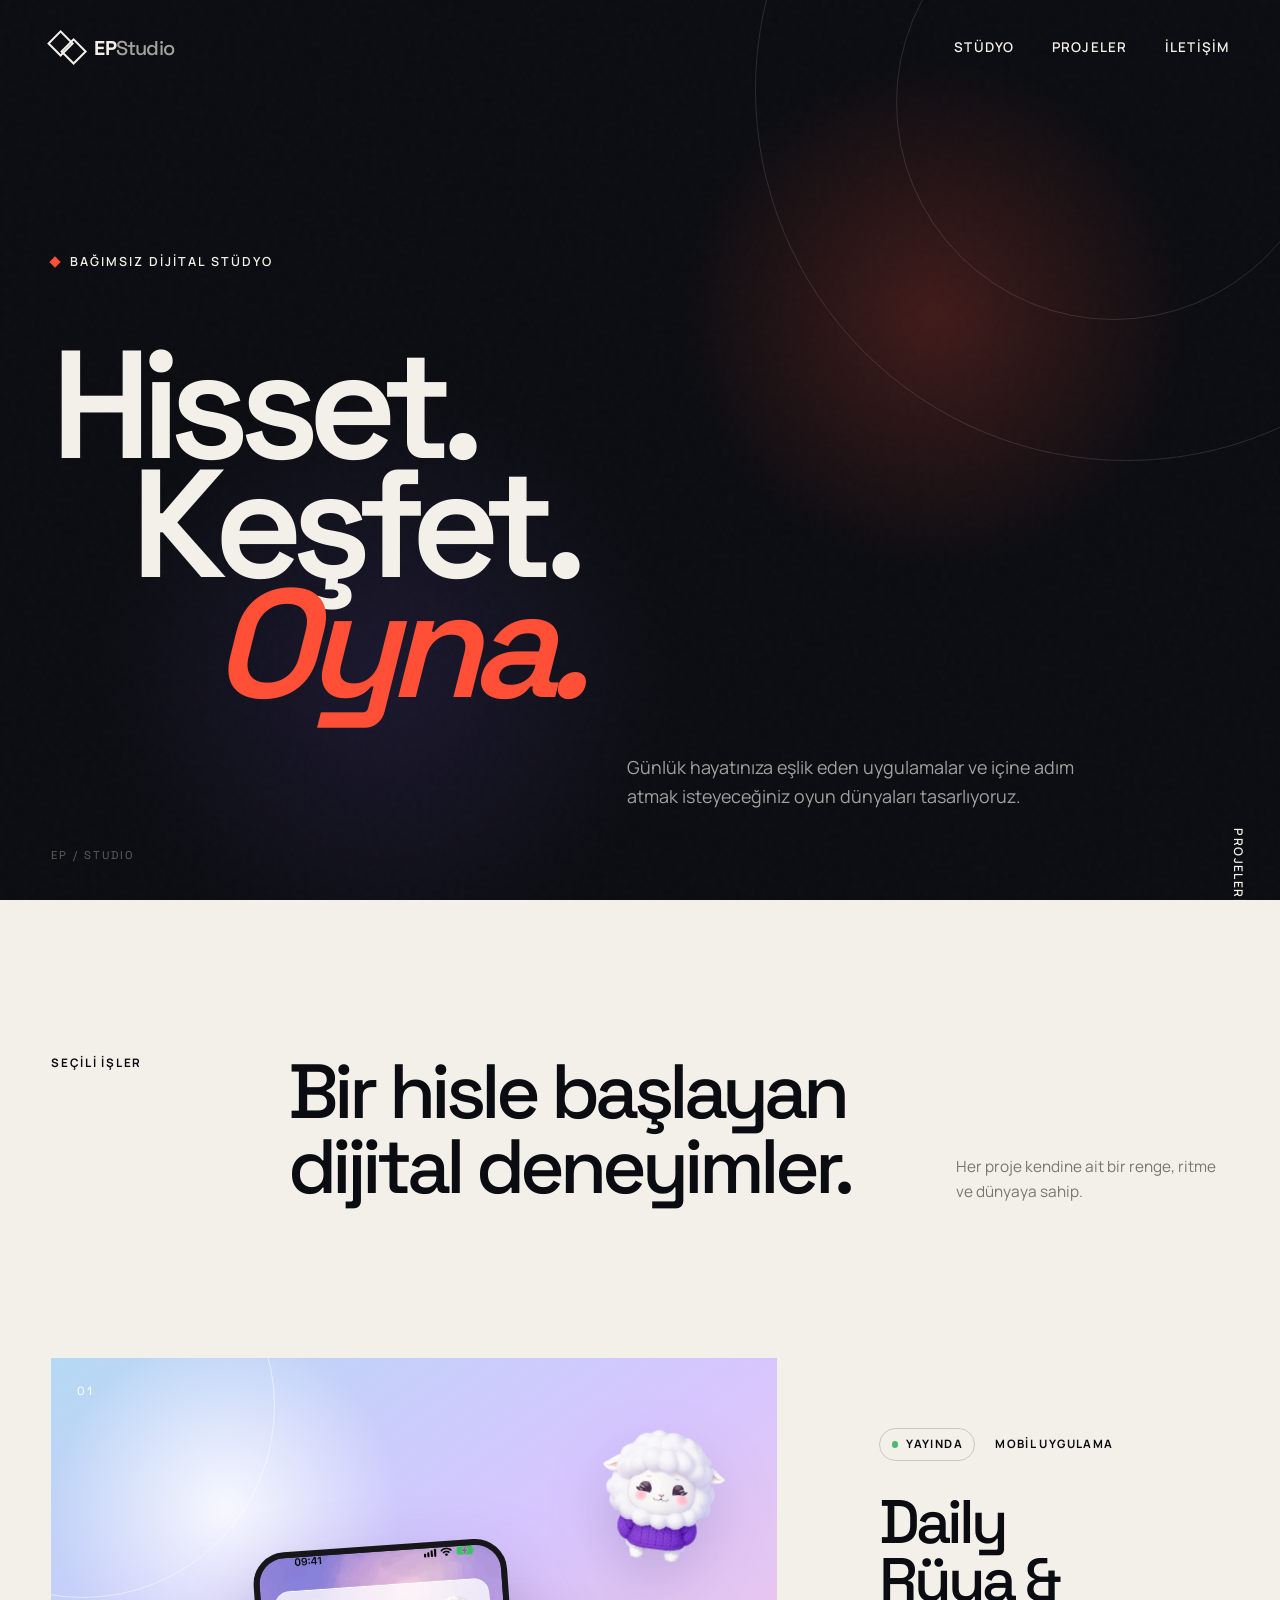
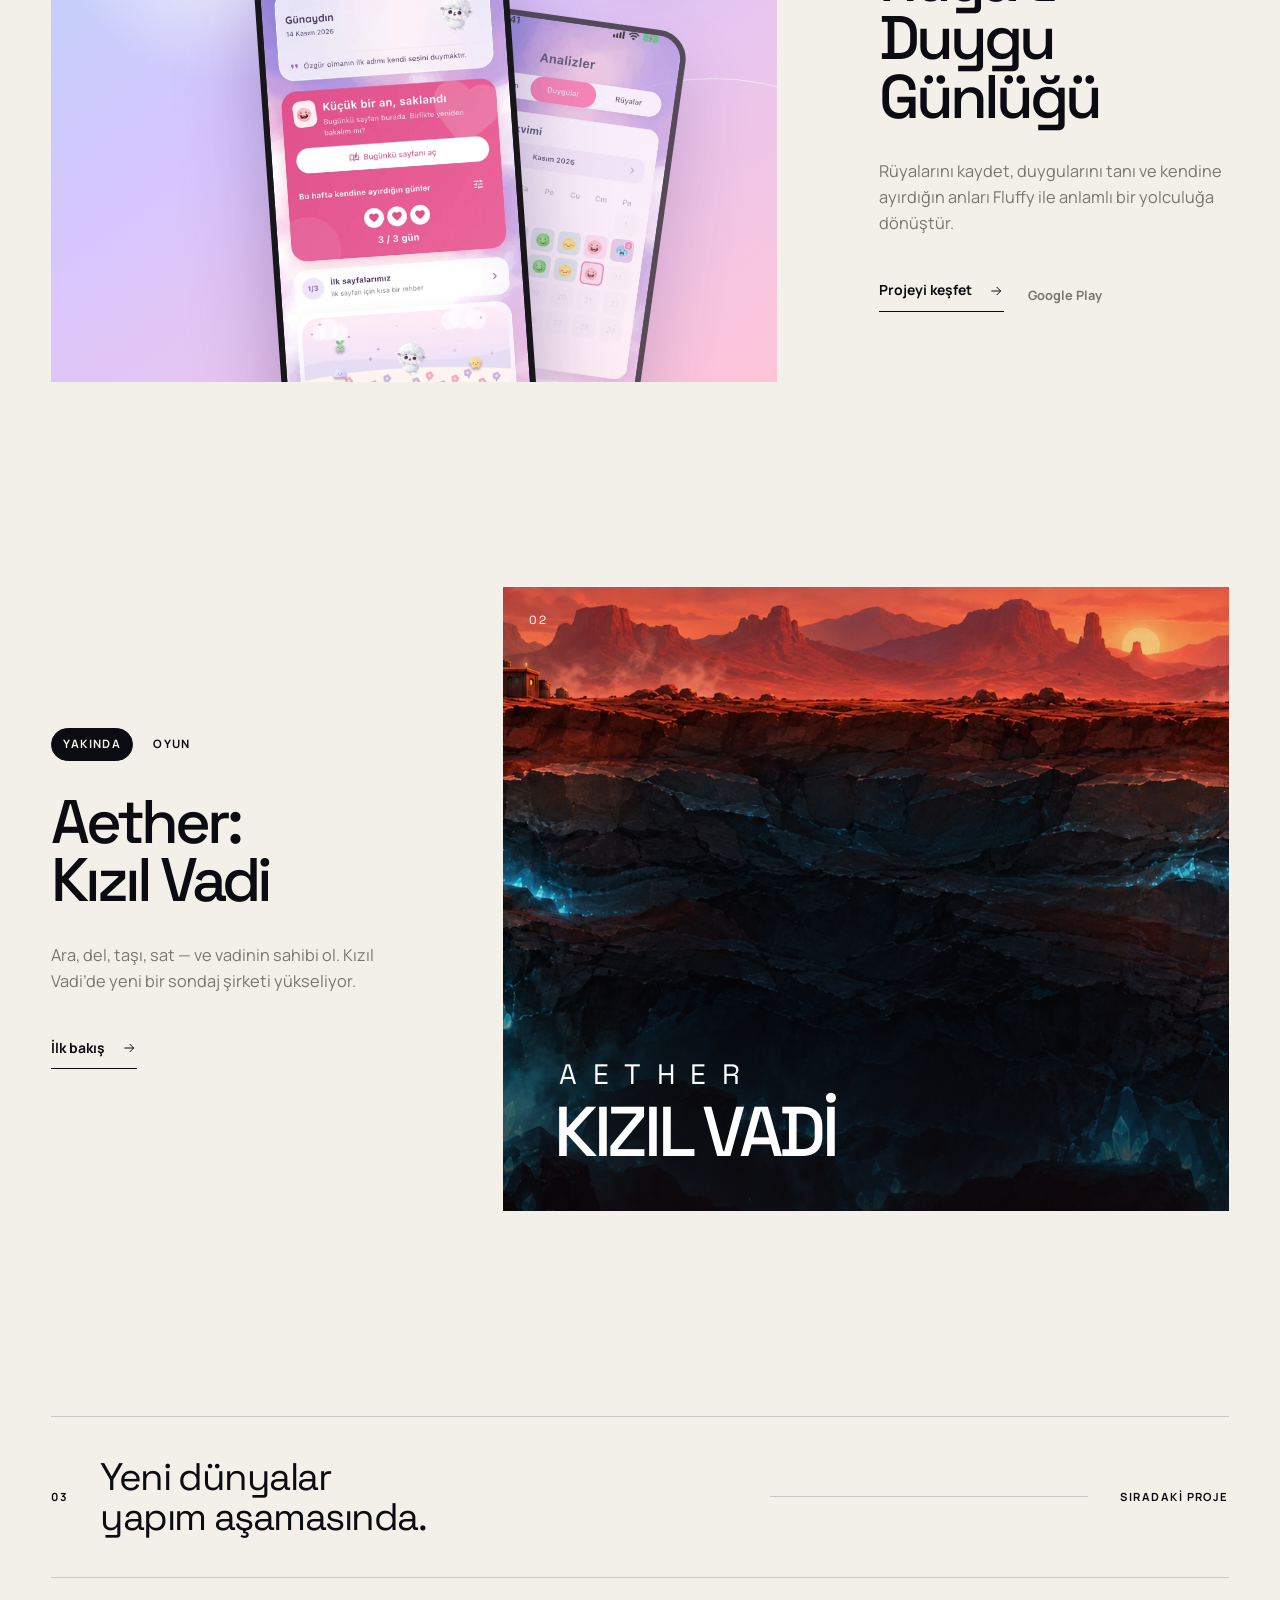
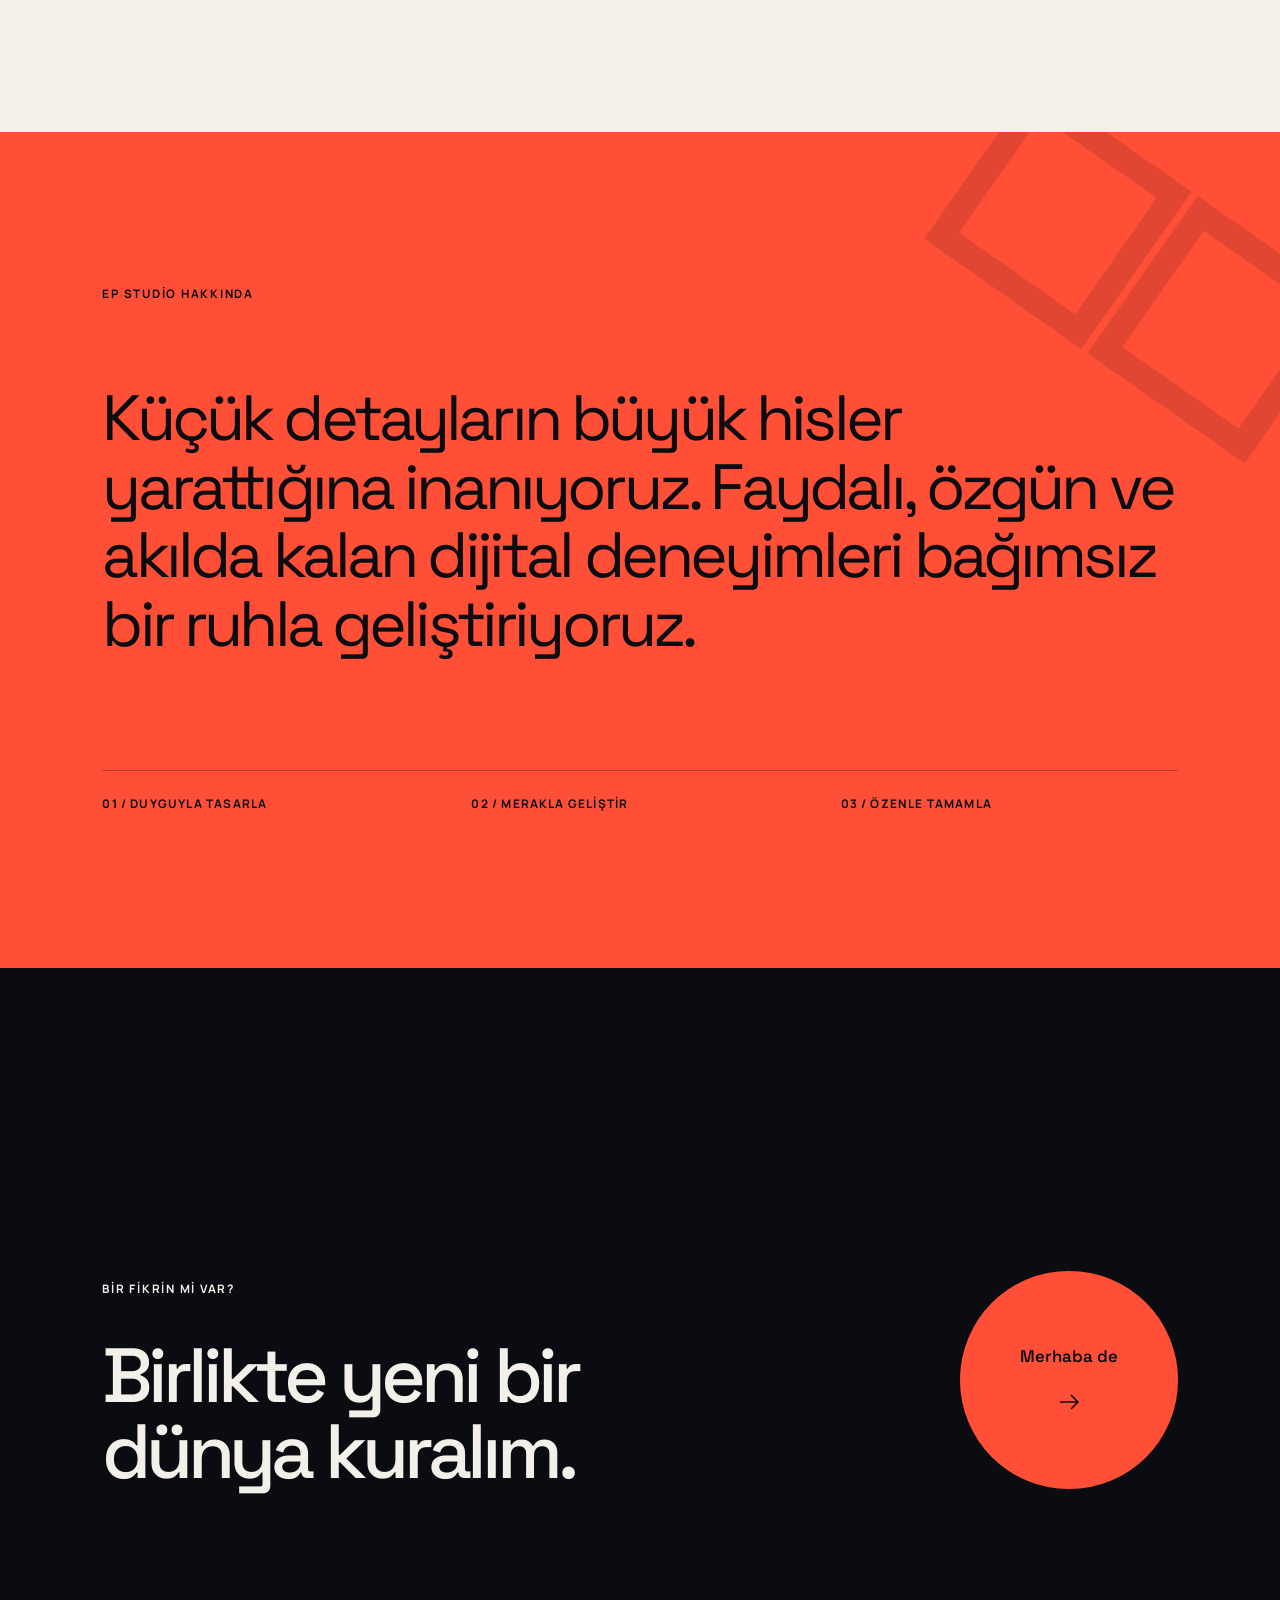
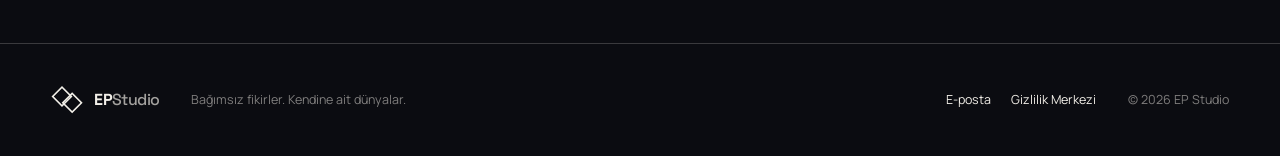
==== commit 7d3ca8ae: "Rebrand Daily page and add SEO basics - Daily naming, sen-voice copy, iOS coming soon note - canonic" ====
--- a/index.html
+++ b/index.html
@@ -6,6 +6,18 @@
     <meta name="theme-color" content="#08090d" />
     <meta name="description" content="EP Studio; duygulara dokunan uygulamalar ve keşfedilecek yeni dünyalar tasarlayan bağımsız bir dijital stüdyo." />
     <title>EP Studio — Hisset. Keşfet. Oyna.</title>
+    <link rel="canonical" href="https://epstudios.com.tr/" />
+    <meta property="og:type" content="website" />
+    <meta property="og:site_name" content="EP Studio" />
+    <meta property="og:locale" content="tr_TR" />
+    <meta property="og:title" content="EP Studio — Hisset. Keşfet. Oyna." />
+    <meta property="og:description" content="Duygulara dokunan uygulamalar ve keşfedilecek yeni dünyalar tasarlayan bağımsız bir dijital stüdyo." />
+    <meta property="og:url" content="https://epstudios.com.tr/" />
+    <meta property="og:image" content="https://epstudios.com.tr/images/daily/og-daily.jpg" />
+    <meta name="twitter:card" content="summary_large_image" />
+    <script type="application/ld+json">
+      {"@context":"https://schema.org","@type":"Organization","name":"EP Studio","url":"https://epstudios.com.tr/","email":"epstudios.dev@gmail.com"}
+    </script>
     <link rel="icon" type="image/svg+xml" href="./assets/favicon.svg" />
     <link rel="preconnect" href="https://fonts.googleapis.com" />
     <link rel="preconnect" href="https://fonts.gstatic.com" crossorigin />
@@ -62,12 +74,12 @@
 
         <div class="project-list">
           <article class="project project-dream reveal">
-            <a class="project-visual" href="./uygulamalar/ruya-gunlugu/" aria-label="Rüya Günlüğü ve Duygu Takibi detaylarını gör">
+            <a class="project-visual" href="./uygulamalar/ruya-gunlugu/" aria-label="Daily — Rüya Günlüğü ve Duygu Takibi detaylarını gör">
               <div class="dream-backdrop"></div>
               <div class="dream-bloom dream-bloom-one"></div>
               <div class="dream-bloom dream-bloom-two"></div>
-              <div class="phone-shell phone-back" aria-hidden="true"><img src="./images/screenshot-2.png" alt="" /></div>
-              <div class="phone-shell phone-front"><img src="./images/hero-screenshot.png" alt="Rüya Günlüğü ve Duygu Takibi uygulamasının ana ekranı" /></div>
+              <div class="phone-shell phone-back" aria-hidden="true"><img src="./images/daily/hero-analytics.webp" alt="" /></div>
+              <div class="phone-shell phone-front"><img src="./images/daily/hero-home.webp" alt="Daily rüya ve duygu günlüğü uygulamasının ana ekranı" /></div>
               <img class="dream-mascot" src="./images/mascots/dream.png" alt="" aria-hidden="true" />
               <span class="project-number">01</span>
             </a>
@@ -77,8 +89,8 @@
                 <span class="status status-live"><i></i>Yayında</span>
                 <span>Mobil uygulama</span>
               </div>
-              <h3>Rüya Günlüğü<br />&amp; Duygu Takibi</h3>
-              <p>Rüyalarınızı kaydedin, duygularınızı tanıyın ve kendinize ayırdığınız anları anlamlı bir yolculuğa dönüştürün.</p>
+              <h3>Daily<br />Rüya &amp; Duygu Günlüğü</h3>
+              <p>Rüyalarını kaydet, duygularını tanı ve kendine ayırdığın anları Fluffy ile anlamlı bir yolculuğa dönüştür.</p>
               <div class="project-actions">
                 <a class="text-link" href="./uygulamalar/ruya-gunlugu/">
                   Projeyi keşfet
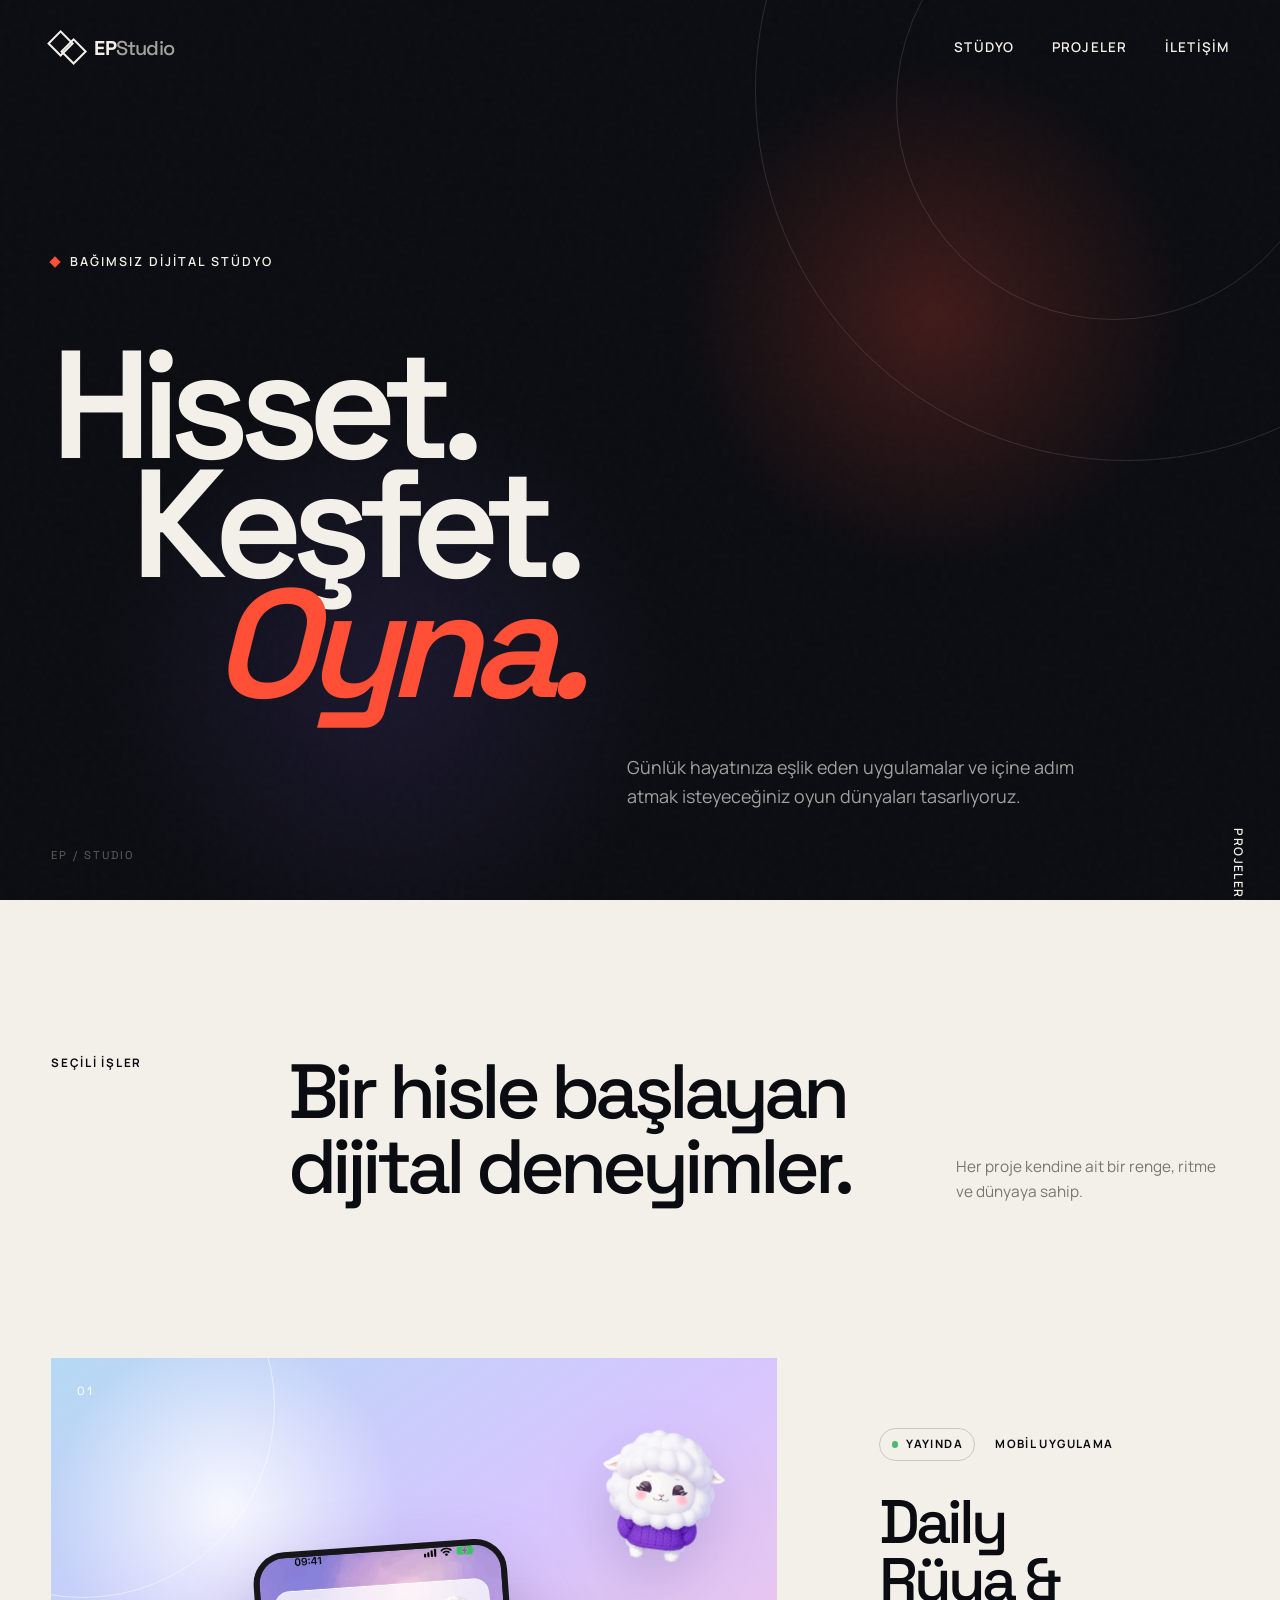
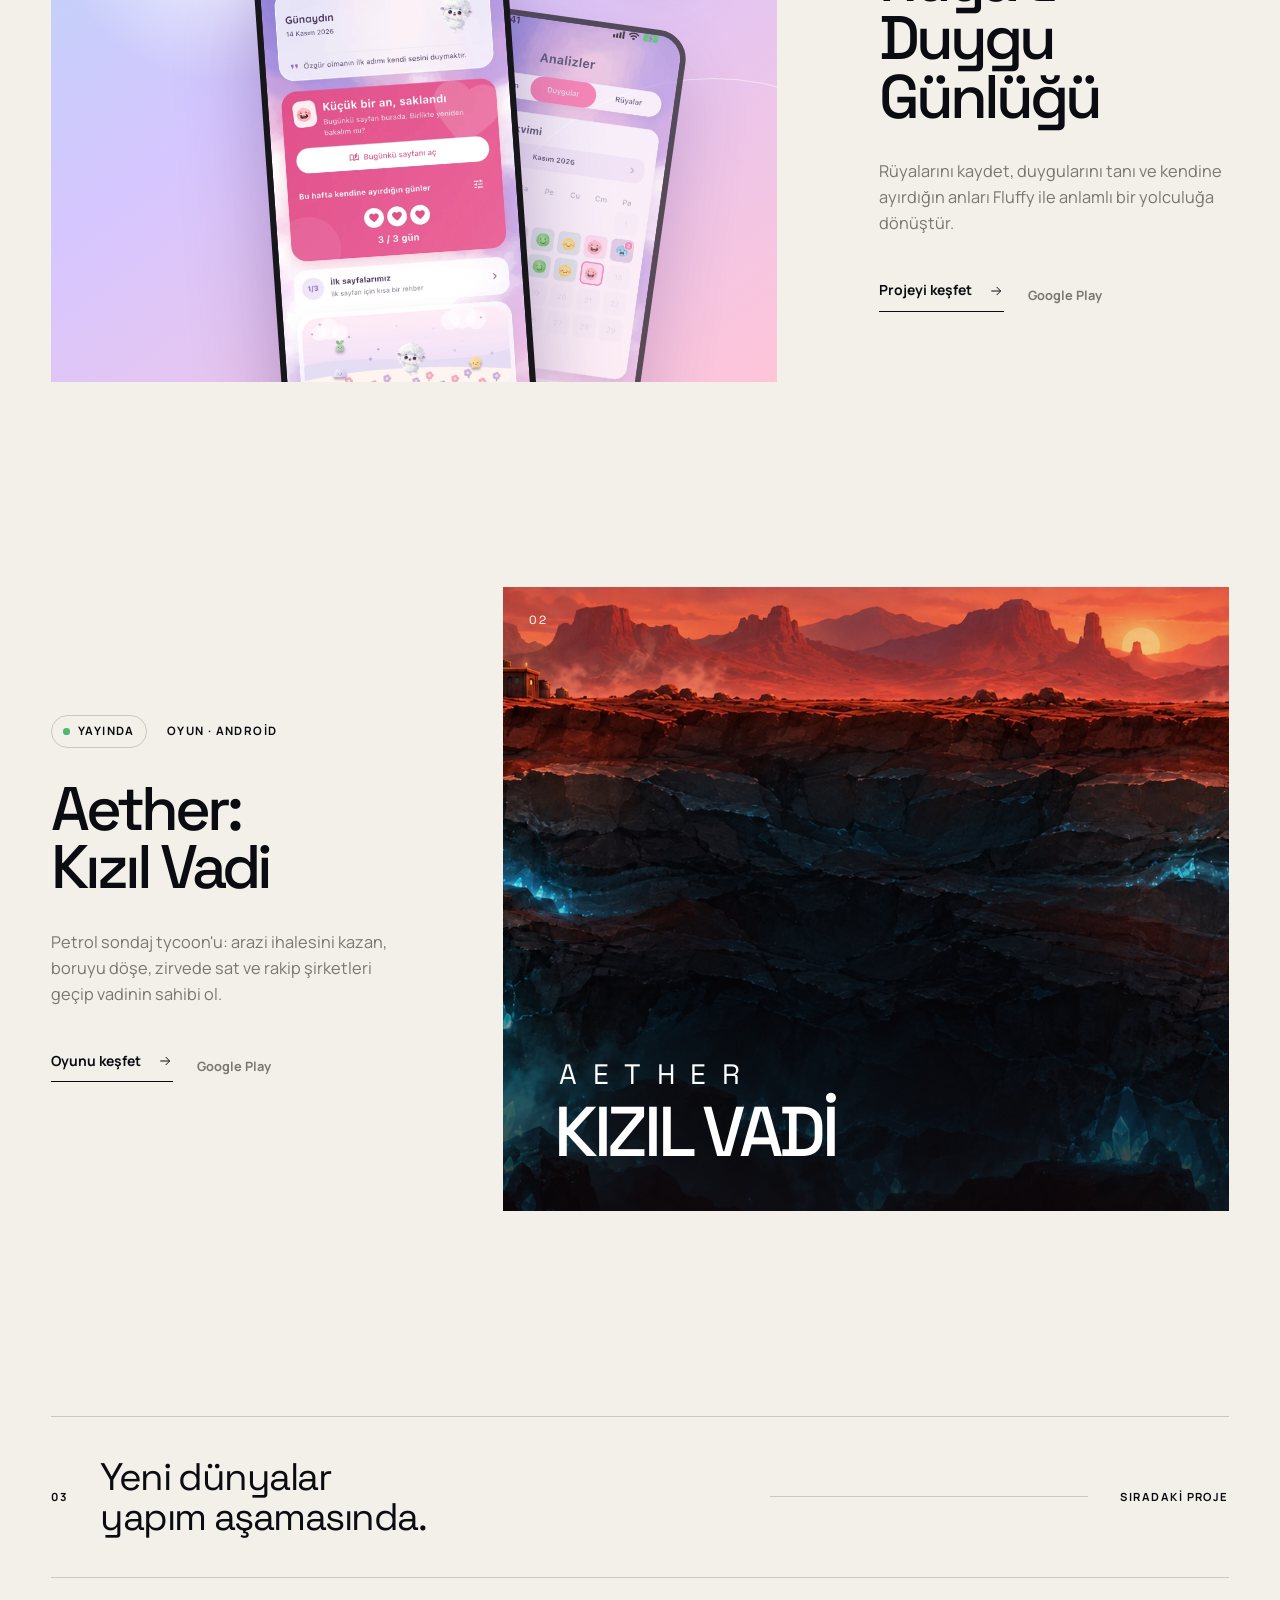
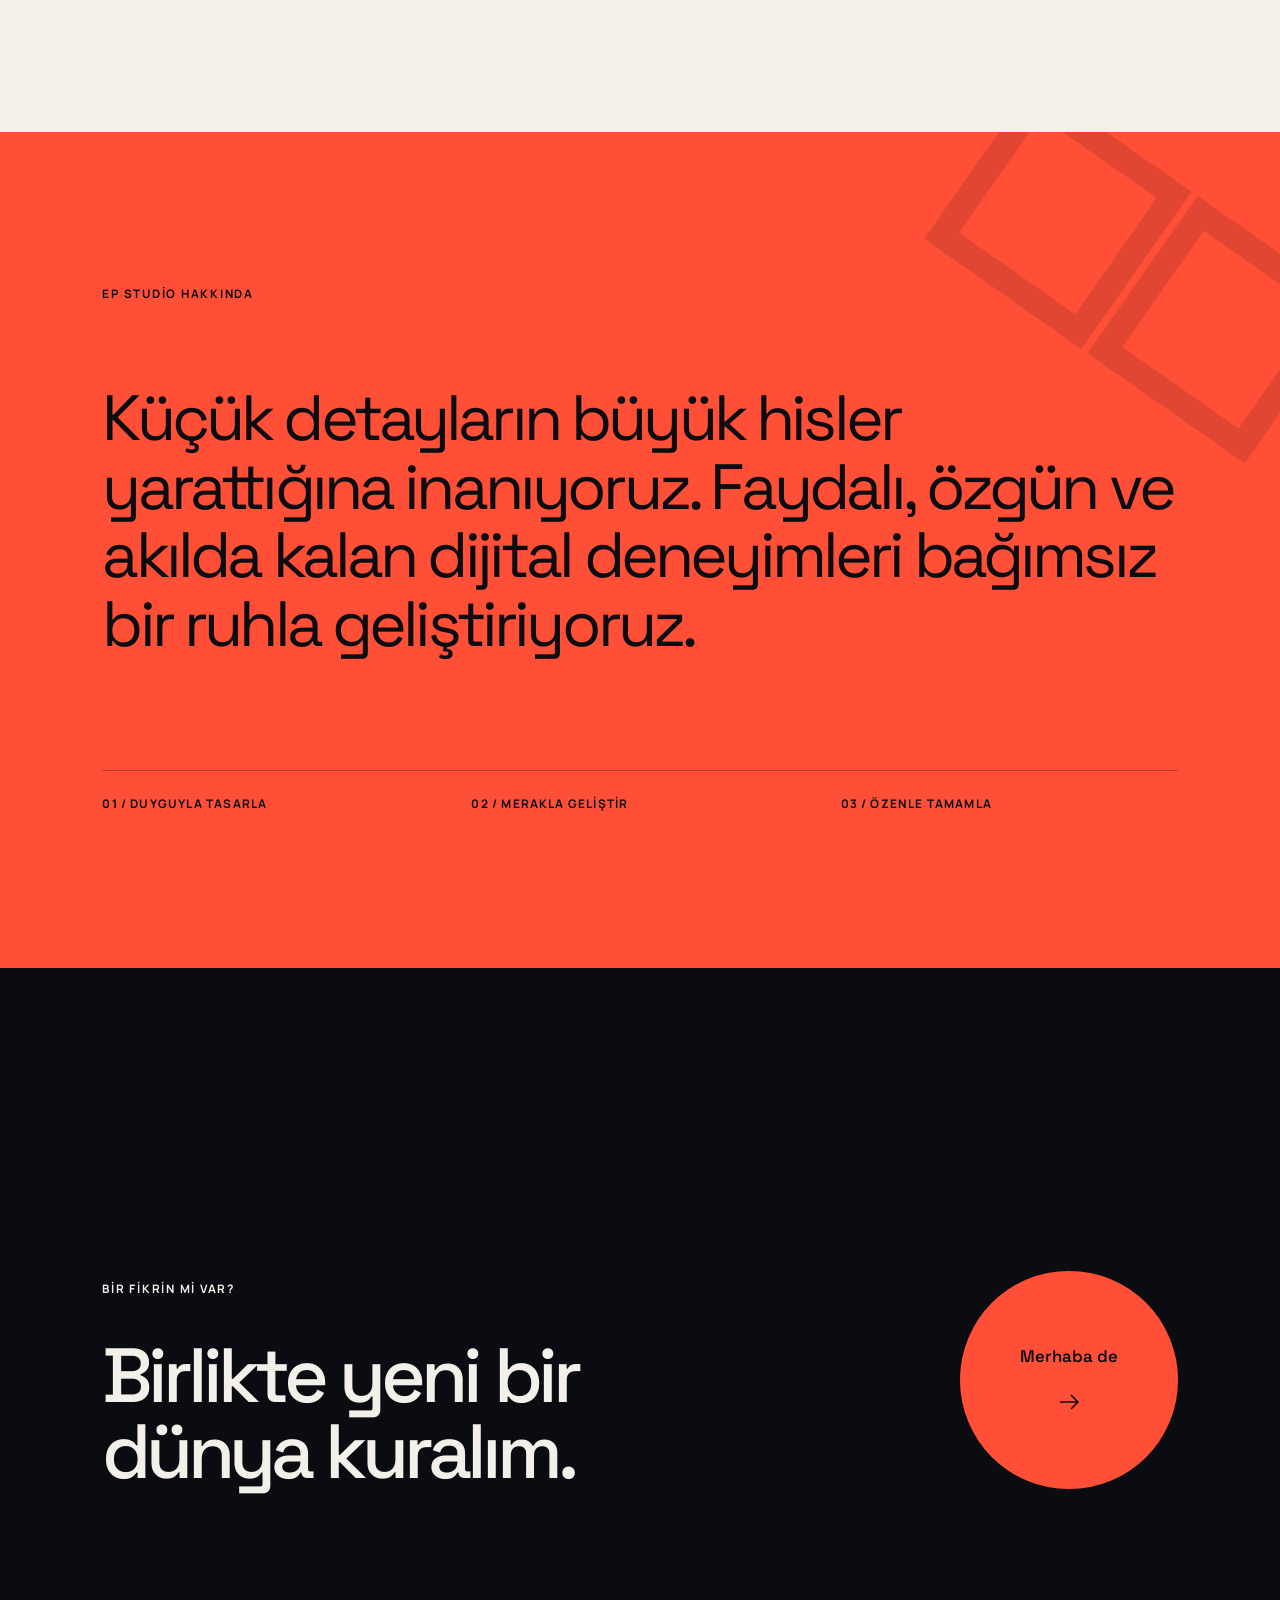
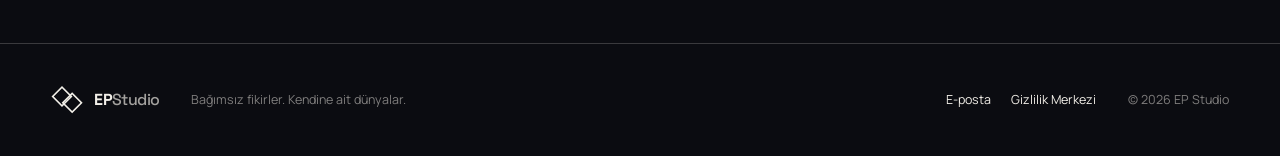
==== commit 7291adaa: "Aether page: live on Google Play, real gameplay, oil drilling copy; fix Daily hero icon - Aether: 'Y" ====
--- a/index.html
+++ b/index.html
@@ -22,7 +22,7 @@
     <link rel="preconnect" href="https://fonts.googleapis.com" />
     <link rel="preconnect" href="https://fonts.gstatic.com" crossorigin />
     <link href="https://fonts.googleapis.com/css2?family=Manrope:wght@400;500;600;700;800&amp;family=Space+Grotesk:wght@500;600;700&amp;display=swap" rel="stylesheet" />
-    <link rel="stylesheet" href="./assets/css/site.css" />
+    <link rel="stylesheet" href="./assets/css/site.css?v=20261121" />
   </head>
   <body class="home-page">
     <a class="skip-link" href="#work">İçeriğe geç</a>
@@ -102,8 +102,8 @@
           </article>
 
           <article class="project project-aether reveal">
-            <a class="project-visual" href="./oyunlar/aether-kizil-vadi/" aria-label="Aether Kızıl Vadi yakında sayfasını gör">
-              <img class="aether-art" src="./assets/images/aether-menu-background.jpg" alt="Kızıl Vadi oyununun sondaj kuleleri ve Aether kristalleriyle kaplı vadisi" />
+            <a class="project-visual" href="./oyunlar/aether-kizil-vadi/" aria-label="Aether: Kızıl Vadi oyun sayfasını gör">
+              <img class="aether-art" src="./assets/images/aether-menu-background.jpg" alt="Aether: Kızıl Vadi oyununun sondaj kuleleri ve vadisi" />
               <div class="aether-overlay"></div>
               <div class="aether-title" aria-hidden="true"><small>AETHER</small><strong>KIZIL VADİ</strong></div>
               <span class="project-number">02</span>
@@ -111,16 +111,17 @@
 
             <div class="project-copy">
               <div class="project-meta">
-                <span class="status status-soon">Yakında</span>
-                <span>Oyun</span>
+                <span class="status status-live"><i></i>Yayında</span>
+                <span>Oyun · Android</span>
               </div>
               <h3>Aether:<br />Kızıl Vadi</h3>
-              <p>Ara, del, taşı, sat — ve vadinin sahibi ol. Kızıl Vadi’de yeni bir sondaj şirketi yükseliyor.</p>
+              <p>Petrol sondaj tycoon'u: arazi ihalesini kazan, boruyu döşe, zirvede sat ve rakip şirketleri geçip vadinin sahibi ol.</p>
               <div class="project-actions">
                 <a class="text-link" href="./oyunlar/aether-kizil-vadi/">
-                  İlk bakış
+                  Oyunu keşfet
                   <svg viewBox="0 0 24 24" aria-hidden="true"><path d="M5 12h14M13 6l6 6-6 6" /></svg>
                 </a>
+                <a class="store-link" href="https://play.google.com/store/apps/details?id=com.epstudios.aethertycoon" target="_blank" rel="noopener noreferrer">Google Play</a>
               </div>
             </div>
           </article>
@@ -170,6 +171,6 @@
       <span class="copyright">© <span data-year></span> EP Studio</span>
     </footer>
 
-    <script src="./assets/js/site.js" defer></script>
+    <script src="./assets/js/site.js?v=20261121" defer></script>
   </body>
 </html>
--- a/assets/css/site.css
+++ b/assets/css/site.css
@@ -212,10 +212,10 @@
 .dream-hero { align-items: center; background: linear-gradient(135deg,#94c8ef 0%,#a98ced 45%,#e68fb4 100%); display: grid; grid-template-columns: .9fr 1.1fr; padding: 10rem 6vw 6rem; }
 .dream-hero::before { background: radial-gradient(circle,rgba(255,255,255,.55) 0,rgba(255,255,255,0) 66%); content: ''; height: 55vw; left: -20vw; position: absolute; top: -18vw; width: 55vw; }
 .detail-hero-copy { max-width: 47rem; position: relative; z-index: 4; }
-.detail-app-icon { border: 4px solid rgba(255,255,255,.7); border-radius: 26%; box-shadow: 0 1.5rem 3rem rgba(63,37,115,.2); margin: 3rem 0 2.5rem; width: 5.5rem; }
+.detail-app-icon { aspect-ratio: 1; border: 4px solid rgba(255,255,255,.7); border-radius: 26%; box-shadow: 0 1.5rem 3rem rgba(63,37,115,.2); height: auto; margin: 3rem 0 2.5rem; object-fit: cover; width: 5.5rem; }
 .dream-hero h1 { color: #fff; text-shadow: 0 .1em .7em rgba(54,31,104,.13); }
 .dream-hero h1 em { color: #403361; }
-.dream-hero-copy > p { color: rgba(38,30,65,.72); font-size: clamp(1.05rem,1.6vw,1.3rem); margin: 2.4rem 0; max-width: 33rem; }
+.dream-hero .detail-hero-copy > p { color: rgba(38,30,65,.72); font-size: clamp(1.05rem,1.6vw,1.3rem); margin: 2.4rem 0; max-width: 33rem; }
 .dream-cta { background: #403361; color: #fff; }
 .dream-device-stage { height: min(70vw,48rem); position: relative; z-index: 2; }
 .dream-aura { background: rgba(255,255,255,.22); border: 1px solid rgba(255,255,255,.42); border-radius: 50%; height: min(48vw,42rem); left: 50%; position: absolute; top: 50%; transform: translate(-50%,-48%); width: min(48vw,42rem); }
@@ -240,13 +240,15 @@
 .feature-blue { background: #cae6f7; }
 .screen-section { background: #17141e; color: #fff; overflow: hidden; padding: clamp(7rem,11vw,11rem) 0; }
 .screen-heading { display: grid; gap: 2rem; grid-template-columns: .42fr 1.7fr; margin-bottom: 6rem; padding: 0 7vw; }
-.screen-strip { display: flex; gap: clamp(1rem,3vw,3rem); overflow-x: auto; padding: 0 7vw 2rem; scrollbar-width: none; }
+.screen-strip { display: flex; gap: clamp(1rem,3vw,3rem); overflow-x: auto; padding: 0 7vw 2rem; scroll-padding: 0 7vw; scroll-snap-type: x mandatory; scrollbar-width: none; }
+.screen-strip figure { scroll-snap-align: start; }
+@media (min-width: 1100px) { .screen-strip { display: grid; grid-template-columns: repeat(4,1fr); overflow: visible; } }
 .screen-strip::-webkit-scrollbar { display: none; }
 .screen-strip figure { aspect-ratio: 1536 / 2752; background: #282332; border: .38rem solid #282332; border-radius: 2rem; box-shadow: 0 2rem 5rem rgba(0,0,0,.35); flex: 0 0 clamp(16rem,26vw,24rem); overflow: hidden; }
 .screen-strip img { height: 100%; object-fit: contain; width: 100%; }
 .detail-end { align-items: center; display: flex; flex-direction: column; min-height: 78vh; padding: 8rem 1.5rem; text-align: center; }
 .dream-end { background: linear-gradient(145deg,#eee8ff,#ffdce9); }
-.detail-end > img { border-radius: 25%; box-shadow: 0 1.5rem 3rem rgba(76,48,112,.18); margin-bottom: 2.5rem; width: 6rem; }
+.detail-end > img { aspect-ratio: 1; border-radius: 25%; height: auto; box-shadow: 0 1.5rem 3rem rgba(76,48,112,.18); margin-bottom: 2.5rem; width: 6rem; }
 .detail-end h2 { margin-bottom: 3rem; }
 
 .aether-detail { background: #100c11; color: #f5e8d3; }
@@ -255,28 +257,53 @@
 .aether-hero-art { height: 100%; object-fit: cover; width: 100%; }
 .aether-hero-shade { background: linear-gradient(90deg,rgba(10,8,11,.96) 0%,rgba(10,8,11,.76) 35%,rgba(10,8,11,.05) 75%), linear-gradient(0deg,rgba(10,8,11,.65),transparent 55%); }
 .aether-hero-copy { position: relative; z-index: 3; }
-.aether-coming { border: 1px solid rgba(255,219,130,.55); color: #ffdb82; display: inline-block; font-size: .7rem; font-weight: 800; letter-spacing: .15em; padding: .55rem .8rem; text-transform: uppercase; }
-.aether-hero-copy > img { border: 1px solid rgba(255,219,130,.28); border-radius: 1rem; box-shadow: 0 1.5rem 4rem rgba(0,0,0,.5); margin: 2.5rem 0; width: 6.5rem; }
+.aether-badges { align-items: center; display: flex; flex-wrap: wrap; gap: .8rem; }
+.aether-live, .aether-soon { align-items: center; border: 1px solid rgba(255,219,130,.55); color: #ffdb82; display: inline-flex; font-size: .7rem; font-weight: 800; gap: .5rem; letter-spacing: .15em; padding: .55rem .8rem; text-transform: uppercase; }
+.aether-live i { animation: aether-pulse 2s ease-in-out infinite; background: #6de6a0; border-radius: 50%; height: .45rem; width: .45rem; }
+.aether-soon { border-color: rgba(245,232,211,.2); color: rgba(245,232,211,.6); }
+@keyframes aether-pulse { 50% { box-shadow: 0 0 0 .35rem rgba(109,230,160,.18); } }
+.aether-hero-copy > img { aspect-ratio: 1; height: auto; border: 1px solid rgba(255,219,130,.28); border-radius: 1rem; box-shadow: 0 1.5rem 4rem rgba(0,0,0,.5); margin: 2.5rem 0; width: 6.5rem; }
 .aether-overline { color: #6de6e1; font-size: .7rem; font-weight: 800; letter-spacing: .35em; margin-bottom: 1rem; text-transform: uppercase; }
 .aether-hero h1 { color: #f4c966; font-size: clamp(3.6rem,7.5vw,8.2rem); text-shadow: 0 .12em .4em #000; }
 .aether-hero h1 strong { color: #f6d78b; font-weight: 700; }
-.aether-hero-copy > p:last-child { color: rgba(245,232,211,.72); font-size: clamp(1rem,1.6vw,1.25rem); margin-top: 2rem; }
-.aether-scroll { align-items: center; bottom: 3rem; display: flex; font-size: .65rem; font-weight: 800; gap: .7rem; letter-spacing: .17em; position: absolute; right: 4vw; z-index: 3; }
+.aether-tagline { color: rgba(245,232,211,.78); font-size: clamp(1rem,1.6vw,1.25rem); margin: 2rem 0 2.4rem; max-width: 32rem; }
+.aether-cta { background: #f4c966; color: #1b1110; box-shadow: 0 1rem 2.5rem rgba(244,201,102,.18); transition: transform 180ms ease, box-shadow 180ms ease; }
+.aether-cta:hover { box-shadow: 0 1.2rem 3rem rgba(244,201,102,.3); transform: translateY(-2px); }
+.aether-scroll { align-items: center; color: inherit; text-decoration: none; bottom: 3rem; display: flex; font-size: .65rem; font-weight: 800; gap: .7rem; letter-spacing: .17em; position: absolute; right: 4vw; z-index: 3; }
 .aether-scroll span { background: #58dbd5; height: 1px; width: 3rem; }
-.aether-teaser { display: grid; gap: 3rem; grid-template-columns: 1.4fr .6fr; padding: clamp(8rem,14vw,14rem) 7vw; }
+.aether-teaser { align-items: end; display: grid; gap: 3rem; grid-template-columns: 1.2fr .8fr; padding: clamp(7rem,12vw,12rem) 7vw clamp(4rem,7vw,7rem); }
 .aether-teaser .eyebrow { color: #58dbd5; margin-bottom: 3rem; }
 .aether-teaser h2 { color: #f4c966; }
 .aether-teaser h2 em { color: #58dbd5; font-weight: 500; }
-.aether-teaser-note { align-self: end; color: rgba(245,232,211,.55); max-width: 22rem; }
-.aether-gallery { padding: 0 4vw clamp(8rem,14vw,14rem); }
+.aether-steps { border-top: 1px solid rgba(246,215,139,.18); counter-reset: none; display: grid; grid-template-columns: repeat(4,1fr); list-style: none; }
+.aether-steps li { border-right: 1px solid rgba(246,215,139,.12); color: #f5e8d3; font-family: var(--display); font-size: clamp(1rem,1.5vw,1.35rem); font-weight: 600; letter-spacing: -.02em; padding: 1.2rem .9rem 0; }
+.aether-steps li:last-child { border-right: 0; }
+.aether-steps span { color: #58dbd5; display: block; font-size: .68rem; letter-spacing: .15em; margin-bottom: .4rem; }
+.aether-loop { display: grid; gap: clamp(5rem,9vw,9rem); padding: 0 6vw clamp(7rem,12vw,12rem); }
+.aether-step { align-items: center; display: grid; gap: clamp(2rem,4vw,4.5rem); grid-template-columns: 1.55fr .85fr; }
+.aether-step:nth-child(even) { grid-template-columns: .85fr 1.55fr; }
+.aether-step:nth-child(even) .aether-shot { order: 2; }
+.aether-step-copy span { color: #58dbd5; font-size: .7rem; font-weight: 800; letter-spacing: .16em; text-transform: uppercase; }
+.aether-step-copy h3 { color: #f4c966; font-family: var(--display); font-size: clamp(2rem,3.4vw,3.4rem); font-weight: 500; letter-spacing: -.05em; line-height: 1; margin: 1rem 0 1.2rem; }
+.aether-step-copy p { color: rgba(245,232,211,.66); max-width: 26rem; }
+.aether-valley { background: #160f12; border-top: 1px solid rgba(246,215,139,.1); display: grid; gap: clamp(3rem,6vw,6rem); grid-template-columns: .8fr 1.2fr; padding: clamp(7rem,12vw,12rem) 6vw; }
+.aether-valley .eyebrow { color: #58dbd5; margin-bottom: 2rem; }
+.aether-valley h2 { color: #f4c966; font-family: var(--display); font-size: clamp(2.8rem,5.5vw,6rem); font-weight: 500; letter-spacing: -.065em; line-height: .98; }
+.aether-valley h2 em { color: #58dbd5; font-weight: 500; }
+.aether-facts { display: grid; gap: 0; list-style: none; margin-top: 3rem; }
+.aether-facts li { align-items: baseline; border-top: 1px solid rgba(246,215,139,.14); display: flex; gap: 1.2rem; padding: 1.1rem 0; }
+.aether-facts b { color: #f6d78b; font-family: var(--display); font-size: 2.4rem; font-weight: 600; letter-spacing: -.05em; line-height: 1; min-width: 3.2rem; }
+.aether-facts span { color: rgba(245,232,211,.7); }
+.aether-valley-shots { display: grid; gap: 3rem; }
+.aether-valley-shots .aether-shot:last-child { margin-left: 12%; }
 .aether-shot { margin: 0; }
+.aether-shot img { aspect-ratio: 1600 / 812; border-radius: 1.1rem; height: auto; }
 .aether-shot img { border: 1px solid rgba(88,219,213,.15); box-shadow: 0 2rem 7rem rgba(0,0,0,.4); width: 100%; }
 .aether-shot figcaption { color: rgba(245,232,211,.45); font-size: .68rem; font-weight: 700; letter-spacing: .15em; padding-top: 1rem; text-transform: uppercase; }
-.aether-shot-row { display: grid; gap: 3vw; grid-template-columns: 1fr 1fr; margin-top: 9vw; }
-.aether-shot-row .aether-shot:first-child { transform: translateY(4vw); }
 .aether-end { align-items: center; background: #1b1110; border-bottom: 1px solid rgba(246,215,139,.12); display: grid; gap: 6vw; grid-template-columns: auto 1fr; min-height: 75vh; padding: 7vw; }
 .aether-end-icon { border: 1px solid rgba(246,215,139,.2); padding: 1rem; transform: rotate(-4deg); width: min(34vw,25rem); }
-.aether-end-icon img { width: 100%; }
+.aether-end-icon img { aspect-ratio: 1; height: auto; width: 100%; }
+.aether-end .aether-cta { margin-top: 2.5rem; }
 .aether-end p { color: #58dbd5; font-size: .72rem; font-weight: 800; letter-spacing: .16em; text-transform: uppercase; }
 .aether-end h2 { color: #f4c966; font-size: clamp(4rem,10vw,11rem); }
 .aether-footer { background: #100c11; }
@@ -321,8 +348,10 @@
   .aether-hero-shade { background: linear-gradient(0deg,rgba(10,8,11,.96) 0%,rgba(10,8,11,.58) 55%,rgba(10,8,11,.18)); }
   .aether-hero-art { object-position: center; }
   .aether-teaser { grid-template-columns: 1fr; }
-  .aether-shot-row { grid-template-columns: 1fr; margin-top: 4rem; }
-  .aether-shot-row .aether-shot:first-child { transform: none; }
+  .aether-step, .aether-step:nth-child(even) { grid-template-columns: 1fr; }
+  .aether-step:nth-child(even) .aether-shot { order: 0; }
+  .aether-valley { grid-template-columns: 1fr; }
+  .aether-valley-shots .aether-shot:last-child { margin-left: 0; }
   .aether-end { grid-template-columns: 1fr; }
   .aether-end-icon { width: min(65vw,22rem); }
   .privacy-list-head, .privacy-guidance { grid-template-columns: 1fr; }
@@ -344,8 +373,10 @@
   .aether-hero-art { object-position: 60% center; }
   .aether-hero-copy > img { width: 5rem; }
   .aether-scroll { display: none; }
-  .aether-teaser { padding-left: 1.2rem; padding-right: 1.2rem; }
-  .aether-gallery { padding-left: 1.2rem; padding-right: 1.2rem; }
+  .aether-teaser, .aether-loop, .aether-valley { padding-left: 1.2rem; padding-right: 1.2rem; }
+  .aether-steps { grid-template-columns: repeat(2,1fr); }
+  .aether-steps li { border-right: 0; padding-bottom: 1rem; }
+  .aether-shot img { border-radius: .8rem; }
   .aether-end { padding-left: 1.2rem; padding-right: 1.2rem; }
   .privacy-hero, .privacy-list, .privacy-guidance { padding-left: 1.2rem; padding-right: 1.2rem; }
   .privacy-hero p:last-child { margin-left: 0; }
@@ -354,3 +385,7 @@
   .policy-card-main img { height: 3.2rem; width: 3.2rem; }
   .policy-card-action { grid-column: 2; }
 }
+
+@media (prefers-reduced-motion: reduce) {
+  .aether-live i { animation: none; }
+}
